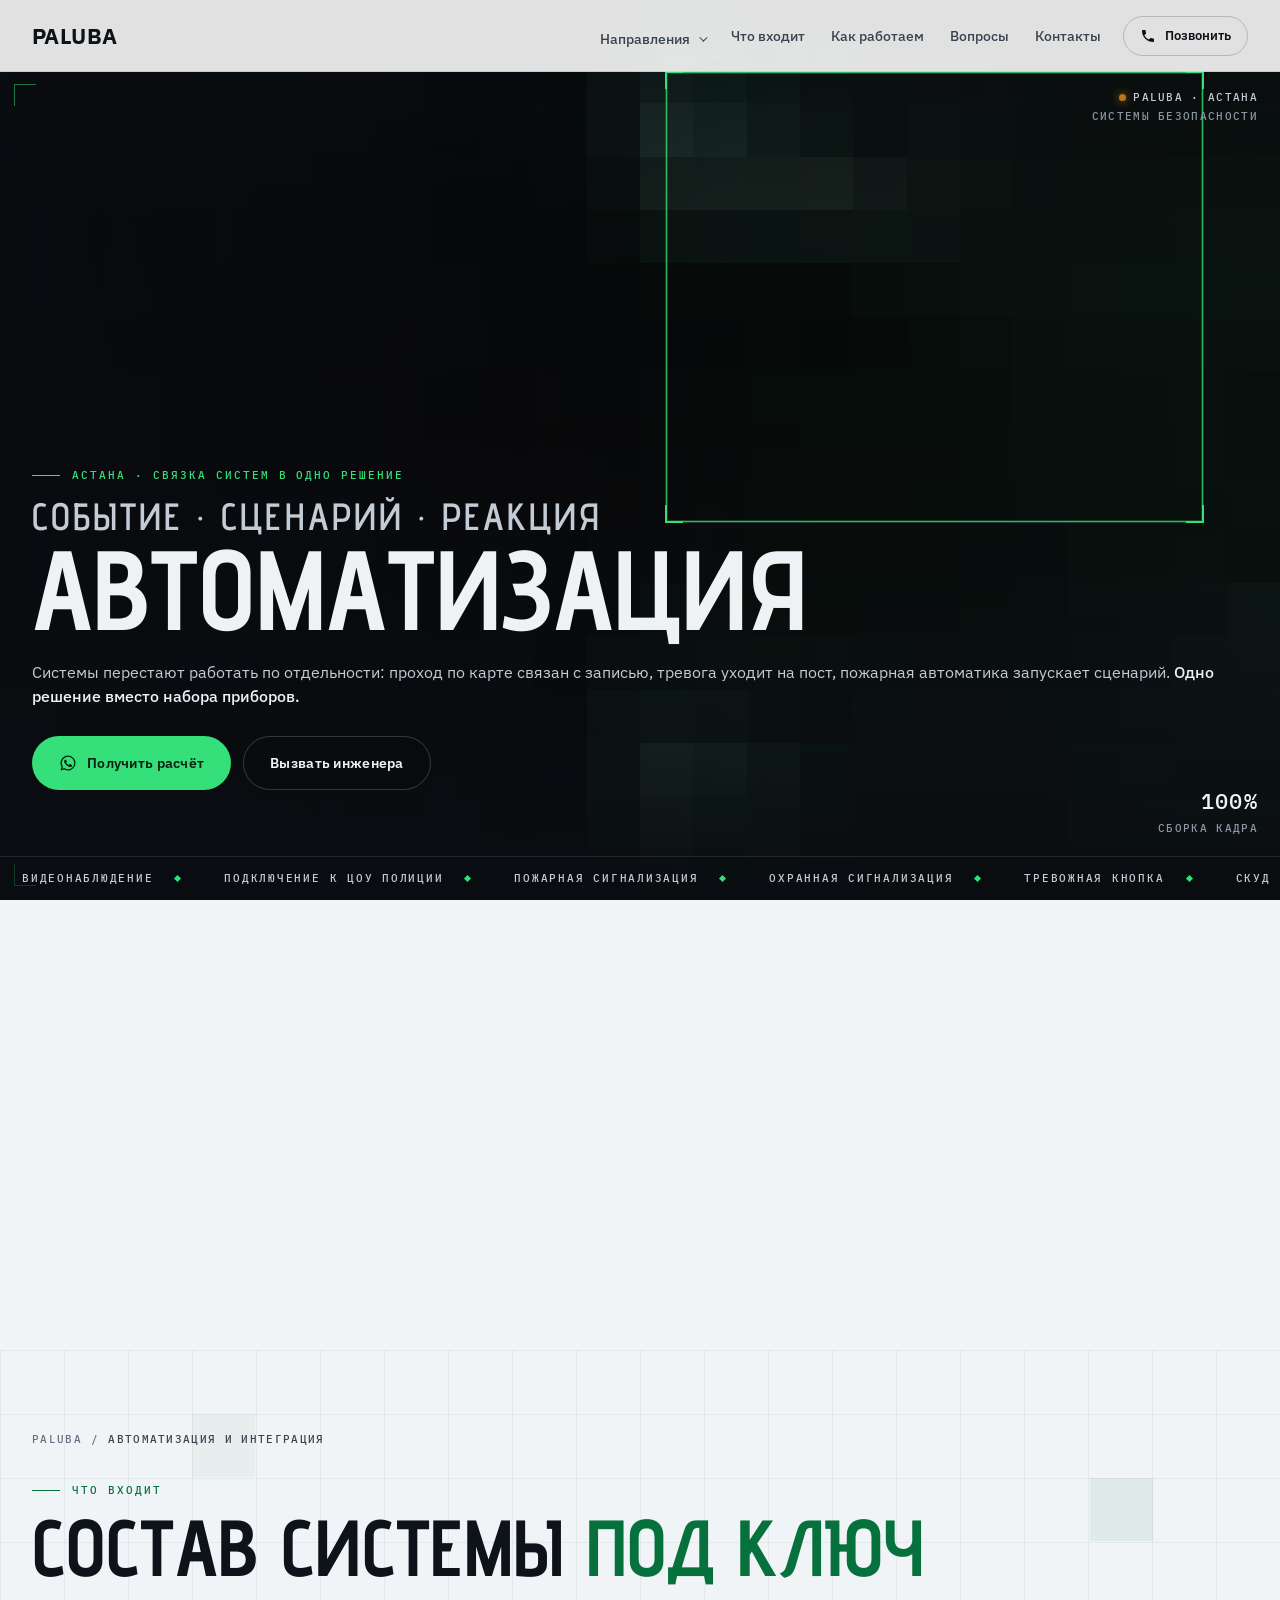
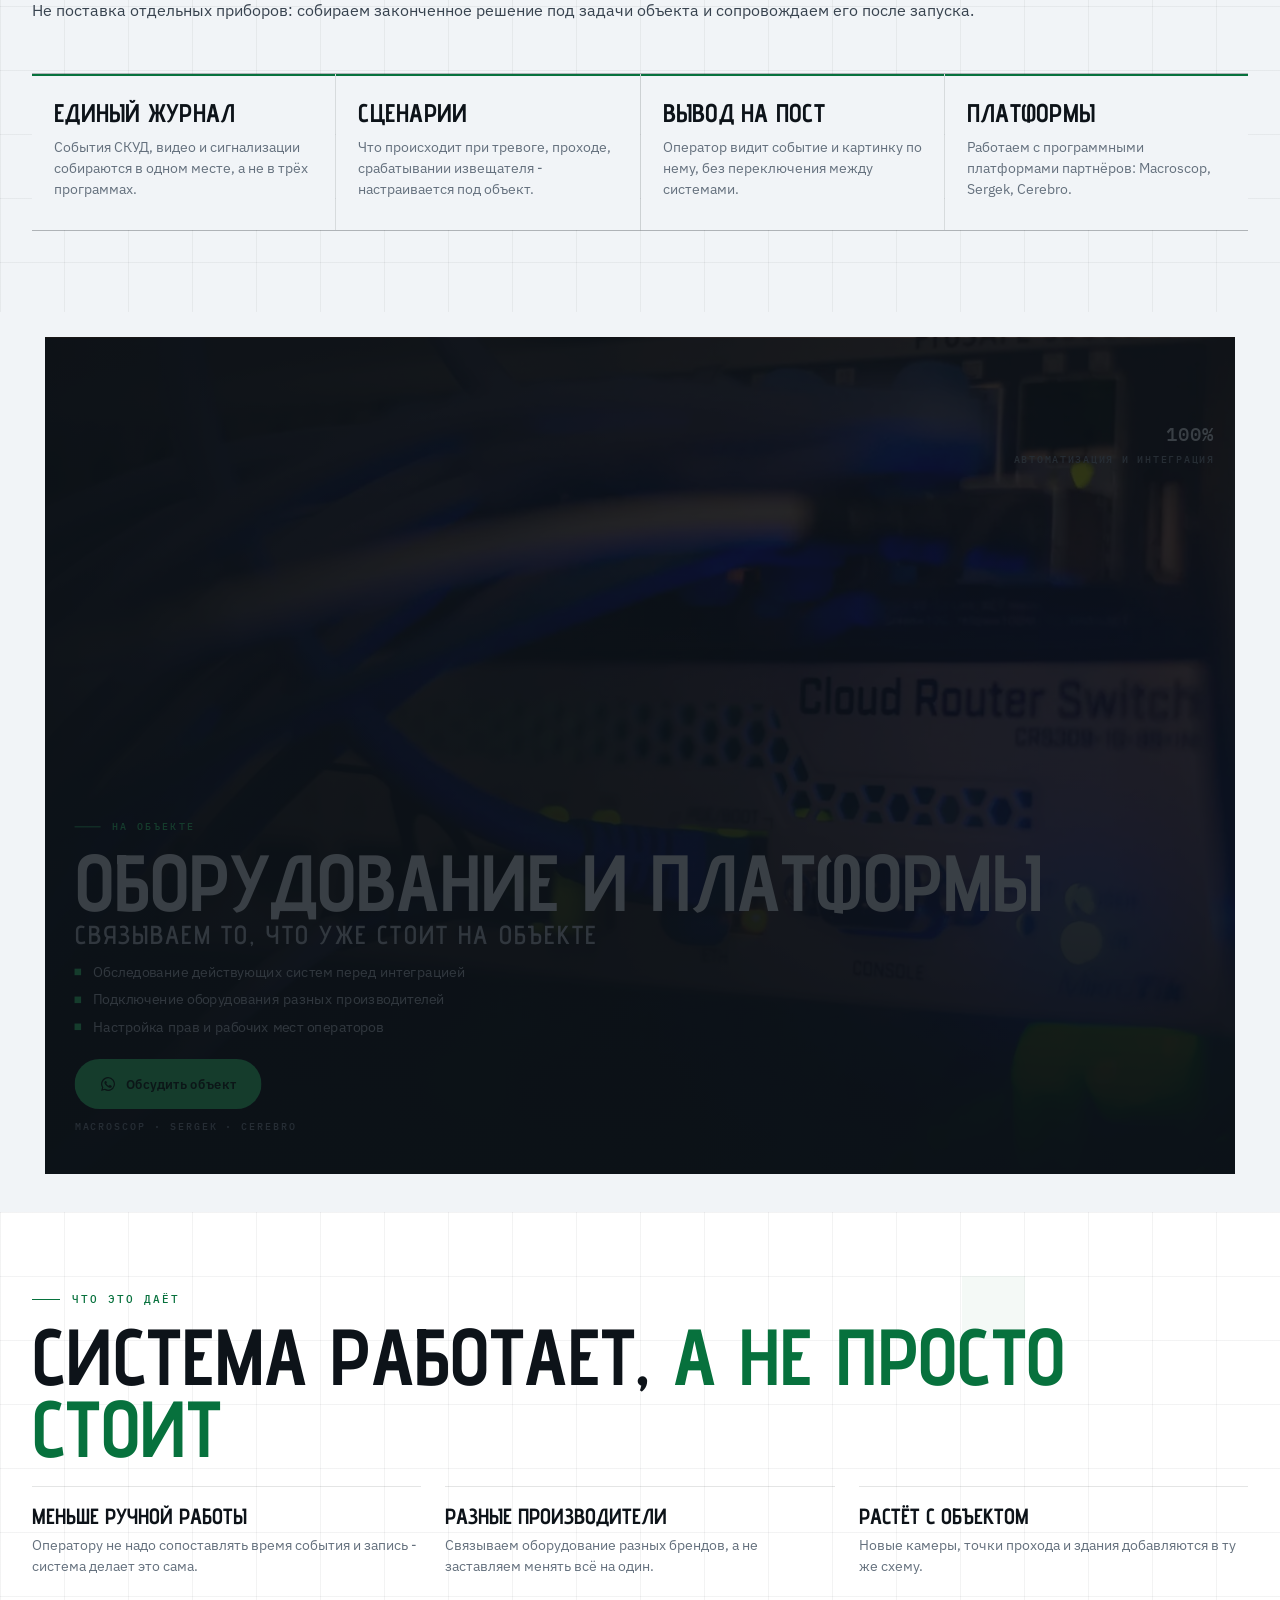
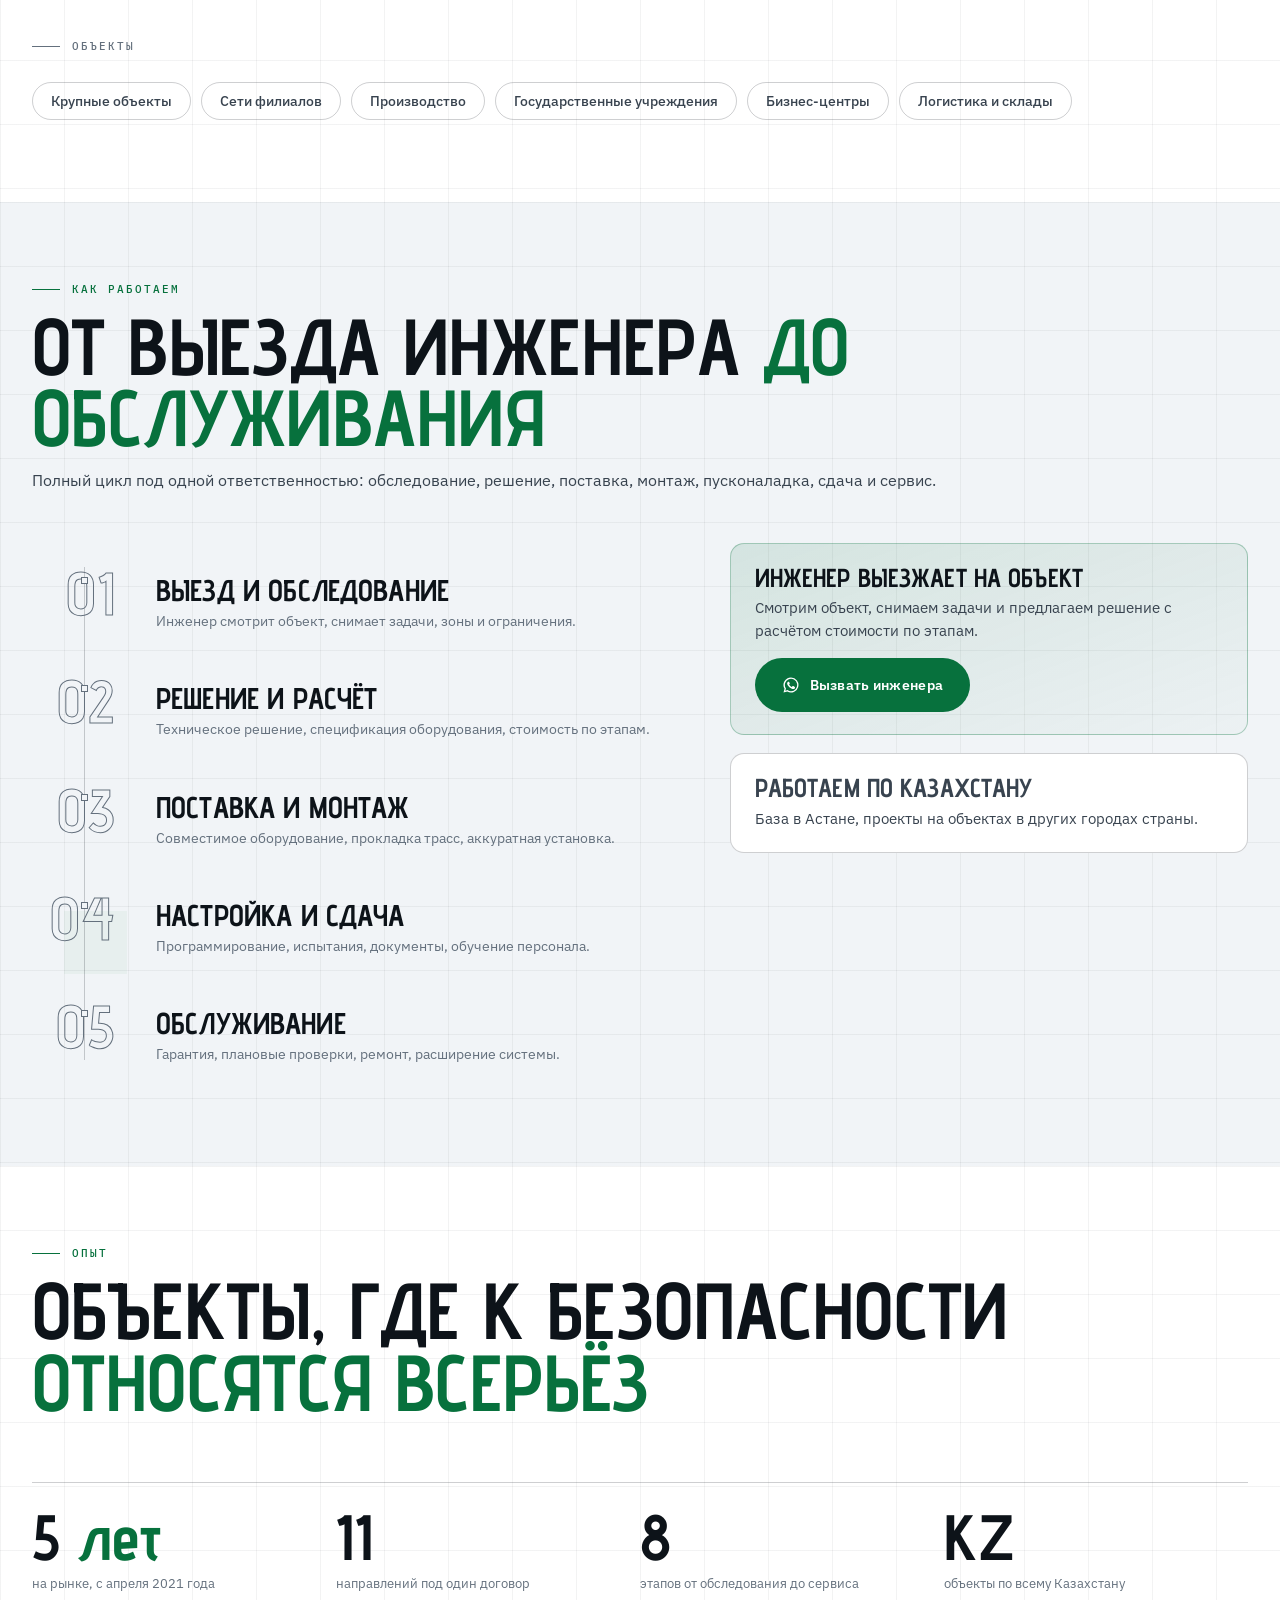
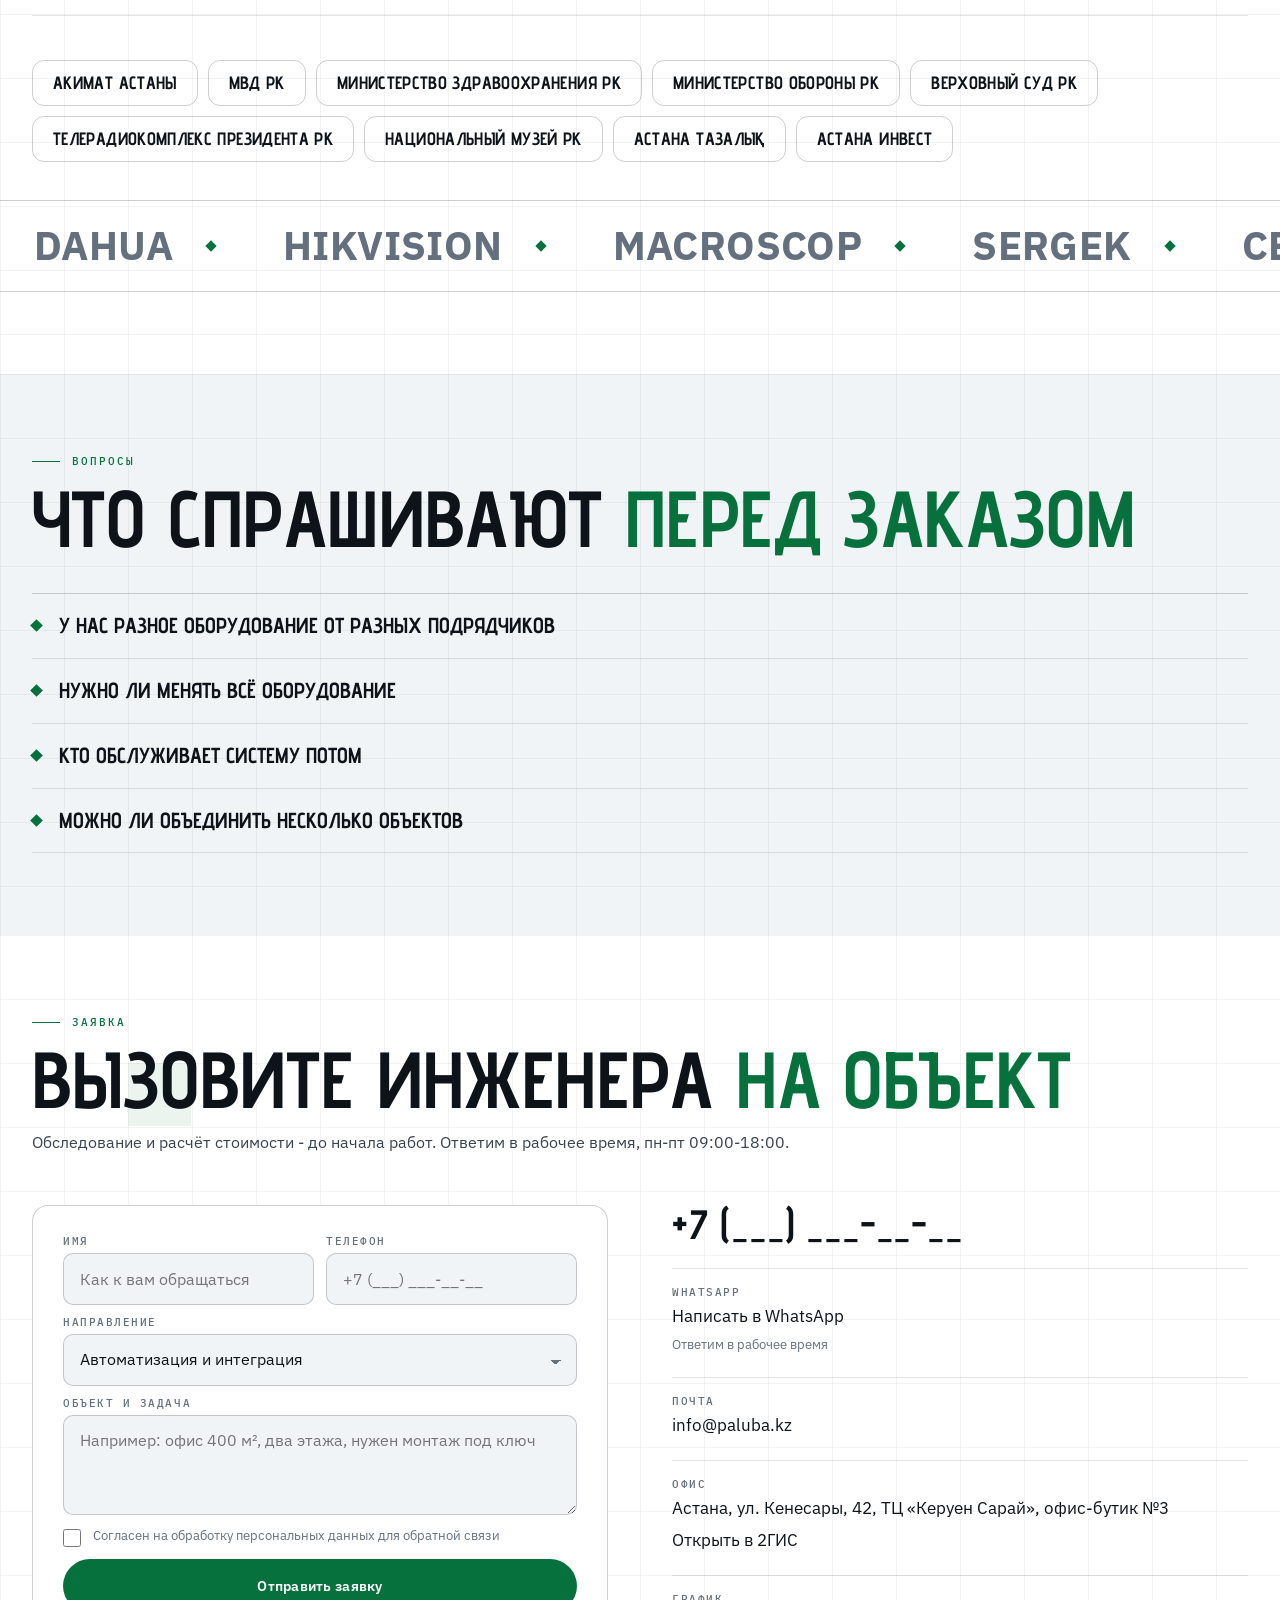
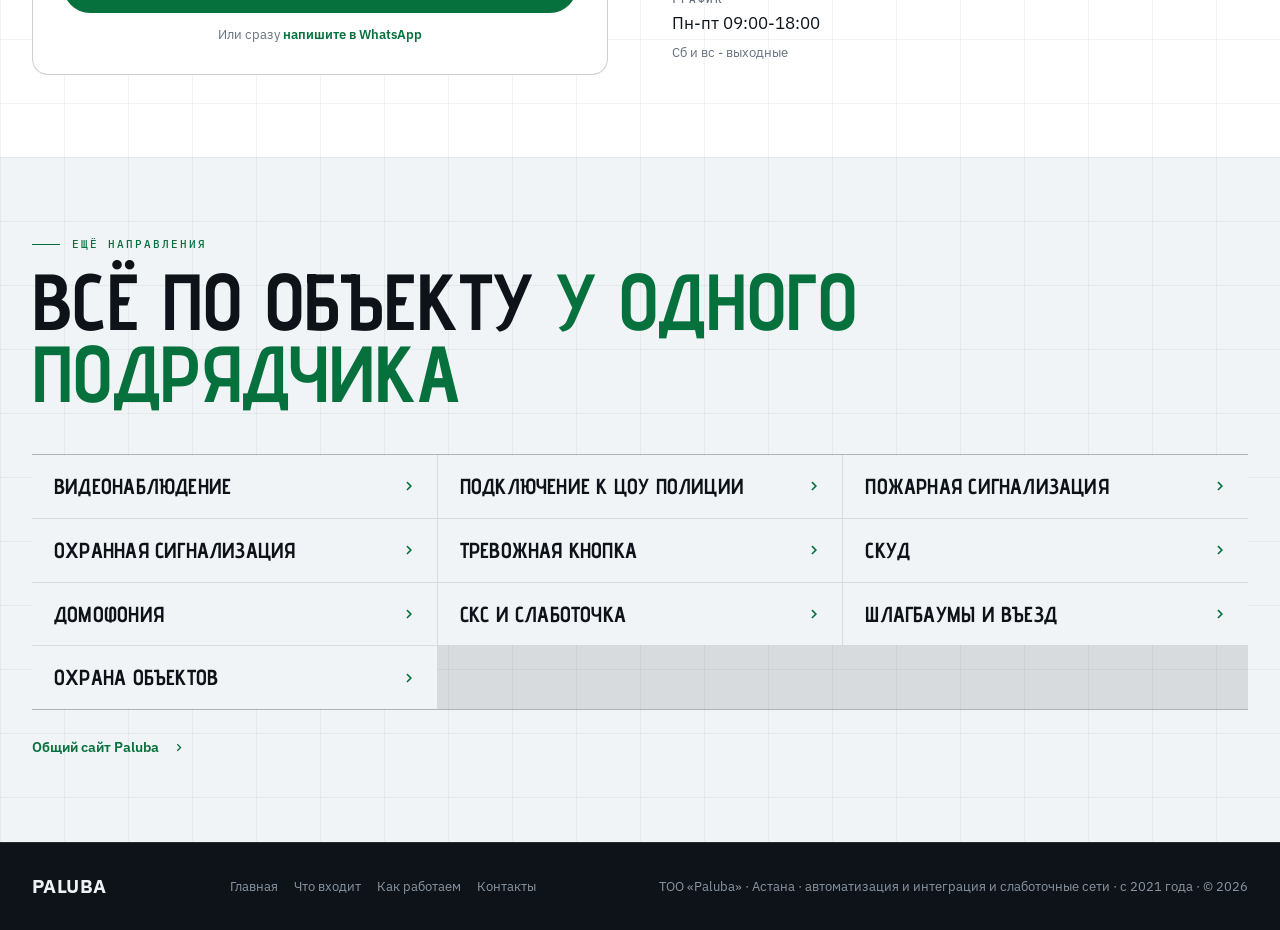
==== avtomatizaciya/index.html @ 79ee04c9 "Ребрендинг: Profit-Up переименован в Paluba Название, домен и почта заменены на всех 12 страницах, в" ====
<!DOCTYPE html>
<html lang="ru">
<head>
<meta charset="utf-8">
<meta name="viewport" content="width=device-width, initial-scale=1, viewport-fit=cover">
<title>Автоматизация и интеграция систем безопасности в Астане - Paluba</title>
<meta name="description" content="Интеграция систем безопасности в Астане: связка СКУД, видеонаблюдения, охранной и пожарной сигнализации в одно решение. Сценарии, единый журнал событий, вывод на пост охраны. Paluba, с 2021 года.">
<meta name="theme-color" content="#F1F4F7">
<link rel="canonical" href="https://paluba.kz/avtomatizaciya/">
<meta property="og:type" content="website">
<meta property="og:locale" content="ru_RU">
<meta property="og:site_name" content="Paluba">
<meta property="og:url" content="https://paluba.kz/avtomatizaciya/">
<meta property="og:title" content="Автоматизация и интеграция в Астане под ключ - Paluba">
<meta property="og:description" content="Интеграция систем безопасности в Астане: связка СКУД, видеонаблюдения, охранной и пожарной сигнализации в одно решение. Сценарии, единый журнал событий, вывод на пост охраны. Paluba, с 2021 года.">
<meta property="og:image" content="https://paluba.kz/assets/lp/avtomatizaciya-og.jpg">
<meta property="og:image:width" content="1200">
<meta property="og:image:height" content="630">
<meta name="twitter:card" content="summary_large_image">
<link rel="icon" href="../favicon.ico?v=20260912-1" sizes="any">
<link rel="icon" type="image/png" sizes="32x32" href="../assets/icon2-32.png">
<link rel="icon" type="image/png" sizes="16x16" href="../assets/icon2-16.png">
<link rel="apple-touch-icon" sizes="180x180" href="../assets/icon2-180.png">
<link rel="preconnect" href="https://fonts.googleapis.com">
<link rel="preconnect" href="https://fonts.gstatic.com" crossorigin>
<link href="https://fonts.googleapis.com/css2?family=Advent+Pro:wght@600;700&family=IBM+Plex+Sans:wght@400;500;600&family=IBM+Plex+Mono:wght@400;500&display=swap" rel="stylesheet">
<link rel="preload" as="image" href="../assets/lp/avtomatizaciya-hero.webp" media="(min-width:761px)" fetchpriority="high">
<link rel="preload" as="image" href="../assets/lp/avtomatizaciya-hero-m.webp" media="(max-width:760px)" fetchpriority="high">
<link rel="stylesheet" href="../styles.css?v=20260912-1">
<script type="application/ld+json">
{"@context":"https://schema.org","@graph":[
{"@type":"Service","name":"Автоматизация и интеграция","serviceType":"Автоматизация и интеграция","url":"https://paluba.kz/avtomatizaciya/",
 "description":"Интеграция систем безопасности в Астане: связка СКУД, видеонаблюдения, охранной и пожарной сигнализации в одно решение. Сценарии, единый журнал событий, вывод на пост охраны. Paluba, с 2021 года.",
 "areaServed":{"@type":"City","name":"Астана"},
 "provider":{"@type":"LocalBusiness","name":"ТОО Paluba","url":"https://paluba.kz/","email":"info@paluba.kz",
   "address":{"@type":"PostalAddress","streetAddress":"ул. Кенесары, 42, ТЦ Керуен Сарай, офис-бутик 3","addressLocality":"Астана","addressCountry":"KZ"},
   "openingHoursSpecification":{"@type":"OpeningHoursSpecification","dayOfWeek":["Monday","Tuesday","Wednesday","Thursday","Friday"],"opens":"09:00","closes":"18:00"}}},
{"@type":"BreadcrumbList","itemListElement":[
 {"@type":"ListItem","position":1,"name":"Главная","item":"https://paluba.kz/"},
 {"@type":"ListItem","position":2,"name":"Автоматизация и интеграция","item":"https://paluba.kz/avtomatizaciya/"}]},
{"@type":"FAQPage","mainEntity":[{"@type":"Question","name":"У нас разное оборудование от разных подрядчиков","acceptedAnswer":{"@type":"Answer","text":"Это обычная ситуация. Обследуем, что стоит, и показываем, что связывается напрямую, а что через платформу или замену узла."}},{"@type":"Question","name":"Нужно ли менять всё оборудование","acceptedAnswer":{"@type":"Answer","text":"Как правило, нет. Стараемся сохранить работающее и заменить только то, что мешает интеграции."}},{"@type":"Question","name":"Кто обслуживает систему потом","acceptedAnswer":{"@type":"Answer","text":"Мы: обслуживание, ремонт и модернизация входят в наш цикл работ."}},{"@type":"Question","name":"Можно ли объединить несколько объектов","acceptedAnswer":{"@type":"Answer","text":"Да, филиалы и площадки сводятся в одну систему с общим журналом и правами доступа."}}]}
]}
</script>
</head>
<body>

<header class="hdr" id="hdr">
  <div class="hdr-in">
    <a class="brand" href="../" aria-label="Paluba, на главную">Paluba</a>
    <nav class="nav" aria-label="Разделы сайта">
      <div class="drop">
        <button type="button" class="drop-b" aria-expanded="false">Направления<i></i></button>
        <div class="drop-m"><a href="../videonablyudenie/">Видеонаблюдение</a><a href="../podklyuchenie-k-cou/">Подключение к ЦОУ полиции</a><a href="../pozharnaya-signalizaciya/">Пожарная сигнализация</a><a href="../ohrannaya-signalizaciya/">Охранная сигнализация</a><a href="../trevozhnaya-knopka/">Тревожная кнопка</a><a href="../skud/">СКУД</a><a href="../domofoniya/">Домофония</a><a href="../sks-slabotochnye-seti/">СКС и слаботочка</a><a href="../avtomatizaciya/">Автоматизация и интеграция</a><a href="../shlagbaumy/">Шлагбаумы и въезд</a><a href="../ohrana-obektov/">Охрана объектов</a><a href="../">Все услуги Paluba</a></div>
      </div>
      <a href="#sostav">Что входит</a>
      <a href="#cikl">Как работаем</a>
      <a href="#faq">Вопросы</a>
      <a href="#kontakty">Контакты</a>
    </nav>
    <div class="hdr-right">
      <a class="call" href="tel:+7XXXXXXXXXX" aria-label="Позвонить"><svg viewBox="0 0 24 24" aria-hidden="true"><path fill="currentColor" d="M6.6 10.8a15.1 15.1 0 0 0 6.6 6.6l2.2-2.2c.3-.3.7-.4 1-.2 1.1.4 2.3.6 3.6.6.6 0 1 .4 1 1V20c0 .6-.4 1-1 1A17 17 0 0 1 3 4c0-.6.4-1 1-1h3.5c.6 0 1 .4 1 1 0 1.3.2 2.5.6 3.6.1.3 0 .7-.2 1z"/></svg><span>Позвонить</span></a>
      <button class="burger" id="burger" type="button" aria-label="Меню" aria-expanded="false" aria-controls="mnav"><span></span></button>
    </div>
  </div>
  <nav class="mnav" id="mnav" aria-label="Мобильное меню">
    <a class="mn" href="#sostav">Что входит <small>Состав системы под ключ</small></a>
    <a class="mn" href="#cikl">Как работаем <small>От выезда инженера до обслуживания</small></a>
    <a class="mn" href="#kontakty">Контакты</a>
    <p class="mnav-t">Другие направления</p>
    <a class="mn" href="../videonablyudenie/">Видеонаблюдение</a><a class="mn" href="../podklyuchenie-k-cou/">Подключение к ЦОУ полиции</a><a class="mn" href="../pozharnaya-signalizaciya/">Пожарная сигнализация</a><a class="mn" href="../ohrannaya-signalizaciya/">Охранная сигнализация</a><a class="mn" href="../trevozhnaya-knopka/">Тревожная кнопка</a><a class="mn" href="../skud/">СКУД</a><a class="mn" href="../domofoniya/">Домофония</a><a class="mn" href="../sks-slabotochnye-seti/">СКС и слаботочка</a><a class="mn" href="../shlagbaumy/">Шлагбаумы и въезд</a><a class="mn" href="../ohrana-obektov/">Охрана объектов</a>
    <a class="mn" href="../">Все услуги <small>Общий сайт Paluba</small></a>
    <div class="mnav-ct">
      <a class="btn btn-sig wa" href="https://wa.me/7XXXXXXXXXX" data-wa="Здравствуйте! Интересует автоматизация и интеграция систем."><svg viewBox="0 0 24 24" aria-hidden="true"><path fill="currentColor" d="M12 2a10 10 0 0 0-8.6 15.1L2 22l5-1.3A10 10 0 1 0 12 2zm0 18.2a8.2 8.2 0 0 1-4.2-1.2l-.3-.2-3 .8.8-2.9-.2-.3A8.2 8.2 0 1 1 12 20.2zm4.5-6.1c-.2-.1-1.5-.7-1.7-.8-.2-.1-.4-.1-.6.1l-.8 1c-.1.2-.3.2-.5.1a6.7 6.7 0 0 1-3.3-2.9c-.3-.4.2-.4.7-1.3.1-.2 0-.3 0-.5l-.8-1.8c-.2-.5-.4-.4-.6-.4h-.5a1 1 0 0 0-.7.3 3 3 0 0 0-.9 2.2 5.2 5.2 0 0 0 1.1 2.7 11.9 11.9 0 0 0 4.5 4c.6.3 1.1.4 1.5.5.6.2 1.2.2 1.6.1.5-.1 1.5-.6 1.7-1.2.2-.6.2-1.1.1-1.2l-.5-.3z"/></svg>Написать в WhatsApp</a>
      <a class="btn btn-ghost" href="tel:+7XXXXXXXXXX">+7 (___) ___-__-__</a>
    </div>
  </nav>
</header>

<main>

<!-- ===== ГЕРОЙ ===== -->
<div class="pw pw-hero lp-hero" id="top">
  <section class="plate hero" id="hero" aria-label="Автоматизация и интеграция в Астане - Paluba">
    <div class="ph">
      <picture>
        <source media="(max-width:760px)" srcset="../assets/lp/avtomatizaciya-hero-m-lo.webp">
        <img class="lo" src="../assets/lp/avtomatizaciya-hero-lo.webp" alt="" width="40" height="23" aria-hidden="true">
      </picture>
      <picture>
        <source media="(max-width:760px)" srcset="../assets/lp/avtomatizaciya-hero-m.webp">
        <img class="sharp" src="../assets/lp/avtomatizaciya-hero.webp" alt="Серверная стойка с подсветкой и коммутационным оборудованием" width="1800" height="1013" fetchpriority="high" decoding="async">
      </picture>
      <div class="cells" data-cells></div>
      <div class="grad"></div>
    </div>
    <div class="hud">
      <i class="hcorn a"></i><i class="hcorn b"></i><i class="hcorn c"></i><i class="hcorn d"></i>
      <div class="track" style="--tld:52%;--ttd:8%;--trd:6%;--tbd:42%;--tlm:42%;--ttm:8%;--trm:4%;--tbm:55%"><i></i><i></i><i></i><i></i><b>Сценарий · интеграция</b></div>
      <div class="hud-tr"><span class="rec">Paluba · Астана</span><span class="sub">Системы безопасности</span></div>
      <div class="hud-br"><span class="pct" id="pct">000%</span><span class="sub">Сборка кадра</span></div>
    </div>
    <div class="hero-txt">
      <div class="wrap">
        <p class="kick">Астана · связка систем в одно решение</p>
        <h1 class="h1"><span class="a fit">Событие · сценарий · реакция</span><span class="b fit">Автоматизация</span></h1>
        <p class="lead">Системы перестают работать по отдельности: проход по карте связан с записью, тревога уходит на пост, пожарная автоматика запускает сценарий. <b>Одно решение вместо набора приборов.</b></p>
        <div class="btns">
          <a class="btn btn-sig wa" href="https://wa.me/7XXXXXXXXXX" data-wa="Здравствуйте! Интересует автоматизация и интеграция систем."><svg viewBox="0 0 24 24" aria-hidden="true"><path fill="currentColor" d="M12 2a10 10 0 0 0-8.6 15.1L2 22l5-1.3A10 10 0 1 0 12 2zm0 18.2a8.2 8.2 0 0 1-4.2-1.2l-.3-.2-3 .8.8-2.9-.2-.3A8.2 8.2 0 1 1 12 20.2zm4.5-6.1c-.2-.1-1.5-.7-1.7-.8-.2-.1-.4-.1-.6.1l-.8 1c-.1.2-.3.2-.5.1a6.7 6.7 0 0 1-3.3-2.9c-.3-.4.2-.4.7-1.3.1-.2 0-.3 0-.5l-.8-1.8c-.2-.5-.4-.4-.6-.4h-.5a1 1 0 0 0-.7.3 3 3 0 0 0-.9 2.2 5.2 5.2 0 0 0 1.1 2.7 11.9 11.9 0 0 0 4.5 4c.6.3 1.1.4 1.5.5.6.2 1.2.2 1.6.1.5-.1 1.5-.6 1.7-1.2.2-.6.2-1.1.1-1.2l-.5-.3z"/></svg>Получить расчёт</a>
          <a class="btn btn-ghost" href="#zayavka">Вызвать инженера</a>
        </div>
      </div>
    </div>
    <div class="ticker" aria-hidden="true"><div class="tk" id="tk1" data-items="Видеонаблюдение|Подключение к ЦОУ полиции|Пожарная сигнализация|Охранная сигнализация|Тревожная кнопка|СКУД|Домофония|СКС и слаботочка|Автоматизация и интеграция|Шлагбаумы и въезд|Охрана объектов"></div></div>
  </section>
</div>

<!-- ===== ЧТО ВХОДИТ ===== -->
<section class="sec" id="sostav" aria-labelledby="h-sos">
  <i class="lit dsk" style="left:calc(var(--cs)*3);top:calc(var(--cs)*1);--dl:-1s" aria-hidden="true"></i>
  <i class="lit h" style="right:calc(var(--cs)*2 - 1px);top:calc(var(--cs)*2);--dl:-3s" aria-hidden="true"></i>
  <div class="wrap">
    <nav class="crumbs rv" aria-label="Хлебные крошки"><a href="../">Paluba</a><span>/</span><b>Автоматизация и интеграция</b></nav>
    <div class="head rv">
      <p class="kick">Что входит</p>
      <h2 id="h-sos">Состав системы <em>под ключ</em></h2>
      <p class="lead">Не поставка отдельных приборов: собираем законченное решение под задачи объекта и сопровождаем его после запуска.</p>
    </div>
    <div class="feats"><article class="feat rv"><b>Единый журнал</b><p>События СКУД, видео и сигнализации собираются в одном месте, а не в трёх программах.</p></article><article class="feat rv"><b>Сценарии</b><p>Что происходит при тревоге, проходе, срабатывании извещателя - настраивается под объект.</p></article><article class="feat rv"><b>Вывод на пост</b><p>Оператор видит событие и картинку по нему, без переключения между системами.</p></article><article class="feat rv"><b>Платформы</b><p>Работаем с программными платформами партнёров: Macroscop, Sergek, Cerebro.</p></article></div>
  </div>
</section>

<!-- ===== ФОТО-ПЛИТА ===== -->
<div class="pw" id="obekty">
  <section class="plate pp" aria-labelledby="h-obj">
    <div class="ph">
      <img class="lo" src="../assets/lp/avtomatizaciya-p-lo.webp" alt="" width="32" height="21" aria-hidden="true">
      <img class="sharp" src="../assets/lp/avtomatizaciya-p.webp" alt="Коммутационное оборудование и кабели в стойке" width="1400" height="933" loading="lazy" decoding="async">
      <div class="cells" data-cells></div>
      <div class="grad"></div>
    </div>
    <div class="st"><span class="n" data-pct>000%</span><span class="sub">Автоматизация и интеграция</span></div>
    <div class="txt">
      <div class="wrap">
        <p class="kick">На объекте</p>
        <h2 id="h-obj"><span class="a fit">Оборудование и платформы</span><span class="b fit">Связываем то, что уже стоит на объекте</span></h2>
        <ul class="pts"><li>Обследование действующих систем перед интеграцией</li><li>Подключение оборудования разных производителей</li><li>Настройка прав и рабочих мест операторов</li></ul>
        <div class="btns"><a class="btn btn-sig wa" href="https://wa.me/7XXXXXXXXXX" data-wa="Здравствуйте! Интересует автоматизация и интеграция систем."><svg viewBox="0 0 24 24" aria-hidden="true"><path fill="currentColor" d="M12 2a10 10 0 0 0-8.6 15.1L2 22l5-1.3A10 10 0 1 0 12 2zm0 18.2a8.2 8.2 0 0 1-4.2-1.2l-.3-.2-3 .8.8-2.9-.2-.3A8.2 8.2 0 1 1 12 20.2zm4.5-6.1c-.2-.1-1.5-.7-1.7-.8-.2-.1-.4-.1-.6.1l-.8 1c-.1.2-.3.2-.5.1a6.7 6.7 0 0 1-3.3-2.9c-.3-.4.2-.4.7-1.3.1-.2 0-.3 0-.5l-.8-1.8c-.2-.5-.4-.4-.6-.4h-.5a1 1 0 0 0-.7.3 3 3 0 0 0-.9 2.2 5.2 5.2 0 0 0 1.1 2.7 11.9 11.9 0 0 0 4.5 4c.6.3 1.1.4 1.5.5.6.2 1.2.2 1.6.1.5-.1 1.5-.6 1.7-1.2.2-.6.2-1.1.1-1.2l-.5-.3z"/></svg>Обсудить объект</a></div>
        <p class="brands">Macroscop · Sergek · Cerebro</p>
      </div>
    </div>
  </section>
</div>

<!-- ===== ЧТО ЭТО ДАЁТ + ОБЪЕКТЫ ===== -->
<section class="sec alt" id="pochemu" aria-labelledby="h-poch">
  <i class="lit dsk" style="right:calc(var(--cs)*4 - 1px);top:calc(var(--cs)*1);--dl:-2s" aria-hidden="true"></i>
  <div class="wrap">
    <div class="head rv">
      <p class="kick">Что это даёт</p>
      <h2 id="h-poch">Система работает, <em>а не просто стоит</em></h2>
    </div>
    <div class="pt-note rv"><div><b>Меньше ручной работы</b><p>Оператору не надо сопоставлять время события и запись - система делает это сама.</p></div><div><b>Разные производители</b><p>Связываем оборудование разных брендов, а не заставляем менять всё на один.</p></div><div><b>Растёт с объектом</b><p>Новые камеры, точки прохода и здания добавляются в ту же схему.</p></div></div>
    <div class="head rv" style="margin-top:clamp(40px,5vw,72px)">
      <p class="kick mute">Объекты</p>
    </div>
    <ul class="chips rv"><li>Крупные объекты</li><li>Сети филиалов</li><li>Производство</li><li>Государственные учреждения</li><li>Бизнес-центры</li><li>Логистика и склады</li></ul>
  </div>
</section>

<!-- ===== КАК РАБОТАЕМ ===== -->
<section class="sec" id="cikl" aria-labelledby="h-cikl">
  <i class="lit" style="left:calc(var(--cs)*1);bottom:calc(var(--cs)*3);--dl:-5s" aria-hidden="true"></i>
  <div class="wrap">
    <div class="head rv">
      <p class="kick">Как работаем</p>
      <h2 id="h-cikl">От выезда инженера <em>до обслуживания</em></h2>
      <p class="lead">Полный цикл под одной ответственностью: обследование, решение, поставка, монтаж, пусконаладка, сдача и сервис.</p>
    </div>
    <div class="cyc">
      <ol class="steps" id="steps"><li class="step"><span class="num">01</span><i class="dot"></i><div><h3>Выезд и обследование</h3><p>Инженер смотрит объект, снимает задачи, зоны и ограничения.</p></div></li><li class="step"><span class="num">02</span><i class="dot"></i><div><h3>Решение и расчёт</h3><p>Техническое решение, спецификация оборудования, стоимость по этапам.</p></div></li><li class="step"><span class="num">03</span><i class="dot"></i><div><h3>Поставка и монтаж</h3><p>Совместимое оборудование, прокладка трасс, аккуратная установка.</p></div></li><li class="step"><span class="num">04</span><i class="dot"></i><div><h3>Настройка и сдача</h3><p>Программирование, испытания, документы, обучение персонала.</p></div></li><li class="step"><span class="num">05</span><i class="dot"></i><div><h3>Обслуживание</h3><p>Гарантия, плановые проверки, ремонт, расширение системы.</p></div></li></ol>
      <div class="cyc-side">
        <div class="note">
          <h3>Инженер выезжает на объект</h3>
          <p>Смотрим объект, снимаем задачи и предлагаем решение с расчётом стоимости по этапам.</p>
          <a class="btn btn-sig wa" href="https://wa.me/7XXXXXXXXXX" data-wa="Здравствуйте! Интересует автоматизация и интеграция систем."><svg viewBox="0 0 24 24" aria-hidden="true"><path fill="currentColor" d="M12 2a10 10 0 0 0-8.6 15.1L2 22l5-1.3A10 10 0 1 0 12 2zm0 18.2a8.2 8.2 0 0 1-4.2-1.2l-.3-.2-3 .8.8-2.9-.2-.3A8.2 8.2 0 1 1 12 20.2zm4.5-6.1c-.2-.1-1.5-.7-1.7-.8-.2-.1-.4-.1-.6.1l-.8 1c-.1.2-.3.2-.5.1a6.7 6.7 0 0 1-3.3-2.9c-.3-.4.2-.4.7-1.3.1-.2 0-.3 0-.5l-.8-1.8c-.2-.5-.4-.4-.6-.4h-.5a1 1 0 0 0-.7.3 3 3 0 0 0-.9 2.2 5.2 5.2 0 0 0 1.1 2.7 11.9 11.9 0 0 0 4.5 4c.6.3 1.1.4 1.5.5.6.2 1.2.2 1.6.1.5-.1 1.5-.6 1.7-1.2.2-.6.2-1.1.1-1.2l-.5-.3z"/></svg>Вызвать инженера</a>
        </div>
        <div class="note dim">
          <h3>Работаем по Казахстану</h3>
          <p>База в Астане, проекты на объектах в других городах страны.</p>
        </div>
      </div>
    </div>
  </div>
</section>

<!-- ===== ДОВЕРИЕ ===== -->
<section class="sec alt" id="doverie" aria-labelledby="h-dov">
  <div class="wrap">
    <div class="head rv">
      <p class="kick">Опыт</p>
      <h2 id="h-dov">Объекты, где к безопасности <em>относятся всерьёз</em></h2>
    </div>
    <div class="nums rv">
      <div class="num-c"><b>5<em> лет</em></b><span>на рынке, с апреля 2021 года</span></div>
      <div class="num-c"><b>11</b><span>направлений под один договор</span></div>
      <div class="num-c"><b>8</b><span>этапов от обследования до сервиса</span></div>
      <div class="num-c"><b>KZ</b><span>объекты по всему Казахстану</span></div>
    </div>
    <ul class="chips lg rv">
      <li>Акимат Астаны</li><li>МВД РК</li><li>Министерство здравоохранения РК</li>
      <li>Министерство обороны РК</li><li>Верховный Суд РК</li><li>Телерадиокомплекс Президента РК</li>
      <li>Национальный музей РК</li><li>Астана Тазалық</li><li>Астана Инвест</li>
    </ul>
  </div>
  <div class="pt-row dim" aria-label="Оборудование и платформы">
    <div class="tk" data-items="Dahua|Hikvision|Macroscop|Sergek|Cerebro|Отан Мектеп" data-speed="42"></div>
  </div>
</section>

<!-- ===== FAQ ===== -->
<section class="sec" id="faq" aria-labelledby="h-faq">
  <div class="wrap">
    <div class="head rv">
      <p class="kick">Вопросы</p>
      <h2 id="h-faq">Что спрашивают <em>перед заказом</em></h2>
    </div>
    <div class="faq rv"><details><summary><span>У нас разное оборудование от разных подрядчиков</span></summary><div class="ans">Это обычная ситуация. Обследуем, что стоит, и показываем, что связывается напрямую, а что через платформу или замену узла.</div></details><details><summary><span>Нужно ли менять всё оборудование</span></summary><div class="ans">Как правило, нет. Стараемся сохранить работающее и заменить только то, что мешает интеграции.</div></details><details><summary><span>Кто обслуживает систему потом</span></summary><div class="ans">Мы: обслуживание, ремонт и модернизация входят в наш цикл работ.</div></details><details><summary><span>Можно ли объединить несколько объектов</span></summary><div class="ans">Да, филиалы и площадки сводятся в одну систему с общим журналом и правами доступа.</div></details></div>
  </div>
</section>

<!-- ===== ЗАЯВКА ===== -->
<section class="sec alt" id="kontakty" aria-labelledby="h-kt">
  <i class="lit h" style="left:calc(var(--cs)*2);top:calc(var(--cs)*2);--dl:-2.5s" aria-hidden="true"></i>
  <div class="wrap">
    <div class="head rv">
      <p class="kick">Заявка</p>
      <h2 id="h-kt">Вызовите инженера <em>на объект</em></h2>
      <p class="lead">Обследование и расчёт стоимости - до начала работ. Ответим в рабочее время, пн-пт 09:00-18:00.</p>
    </div>
    <div class="kt">
      <form class="form rv" id="zayavka" novalidate>
        <div class="fld"><label for="f-name">Имя</label><input id="f-name" name="name" type="text" autocomplete="name" placeholder="Как к вам обращаться" required></div>
        <div class="fld"><label for="f-phone">Телефон</label><input id="f-phone" name="phone" type="tel" autocomplete="tel" inputmode="tel" placeholder="+7 (___) ___-__-__" required></div>
        <div class="fld full"><label for="f-sys">Направление</label>
          <select id="f-sys" name="sys"><option>Видеонаблюдение</option><option>Подключение к ЦОУ полиции</option><option>Пожарная сигнализация</option><option>Охранная сигнализация</option><option>Тревожная сигнализация</option><option>СКУД</option><option>Домофония</option><option>СКС и слаботочные сети</option><option selected>Автоматизация и интеграция</option><option>Шлагбаумы и въезд</option><option>Охрана объектов</option></select>
        </div>
        <div class="fld full"><label for="f-msg">Объект и задача</label><textarea id="f-msg" name="msg" placeholder="Например: офис 400 м², два этажа, нужен монтаж под ключ"></textarea></div>
        <div class="hp" aria-hidden="true"><label for="f-company">Компания</label><input id="f-company" name="company" type="text" tabindex="-1" autocomplete="off"></div>
        <input type="hidden" name="t0" id="f-t0" value="">
        <label class="chk full"><input type="checkbox" name="agree" id="f-agree" required> Согласен на обработку персональных данных для обратной связи</label>
        <p class="fm-msg err full" id="fm-err" hidden>Проверьте имя, телефон и согласие на обработку данных.</p>
        <p class="fm-msg ok full" id="fm-ok" hidden>Спасибо! Заявка сформирована - откроется WhatsApp с готовым текстом. Если окно не открылось, напишите нам напрямую.</p>
        <div class="full"><button class="btn btn-sig" type="submit">Отправить заявку</button></div>
        <p class="alt-wa full">Или сразу <a class="wa" href="https://wa.me/7XXXXXXXXXX" data-wa="Здравствуйте! Интересует автоматизация и интеграция систем.">напишите в WhatsApp</a></p>
      </form>
      <div class="ct rv">
        <a class="big" href="tel:+7XXXXXXXXXX">+7 (___) ___-__-__</a>
        <div class="row"><span>WhatsApp</span><a class="wa" href="https://wa.me/7XXXXXXXXXX" data-wa="Здравствуйте! Интересует автоматизация и интеграция систем.">Написать в WhatsApp</a><small>Ответим в рабочее время</small></div>
        <div class="row"><span>Почта</span><a href="mailto:info@paluba.kz">info@paluba.kz</a></div>
        <div class="row"><span>Офис</span><p>Астана, ул. Кенесары, 42, ТЦ «Керуен Сарай», офис-бутик №3</p><a href="https://go.2gis.com/rPcck" target="_blank" rel="noopener">Открыть в 2ГИС</a></div>
        <div class="row"><span>График</span><p>Пн-пт 09:00-18:00</p><small>Сб и вс - выходные</small></div>
      </div>
    </div>
  </div>
</section>

<!-- ===== ДРУГИЕ НАПРАВЛЕНИЯ ===== -->
<section class="sec" id="drugie" aria-labelledby="h-dr">
  <div class="wrap">
    <div class="head rv">
      <p class="kick">Ещё направления</p>
      <h2 id="h-dr">Всё по объекту <em>у одного подрядчика</em></h2>
    </div>
    <div class="svc"><a class="svc-i rv" href="../videonablyudenie/"><span>Видеонаблюдение</span><svg viewBox="0 0 24 24" aria-hidden="true"><path fill="currentColor" d="M5 12h12l-4.5-4.5L14 6l6 6-6 6-1.5-1.5L17 12H5z"/></svg></a><a class="svc-i rv" href="../podklyuchenie-k-cou/"><span>Подключение к ЦОУ полиции</span><svg viewBox="0 0 24 24" aria-hidden="true"><path fill="currentColor" d="M5 12h12l-4.5-4.5L14 6l6 6-6 6-1.5-1.5L17 12H5z"/></svg></a><a class="svc-i rv" href="../pozharnaya-signalizaciya/"><span>Пожарная сигнализация</span><svg viewBox="0 0 24 24" aria-hidden="true"><path fill="currentColor" d="M5 12h12l-4.5-4.5L14 6l6 6-6 6-1.5-1.5L17 12H5z"/></svg></a><a class="svc-i rv" href="../ohrannaya-signalizaciya/"><span>Охранная сигнализация</span><svg viewBox="0 0 24 24" aria-hidden="true"><path fill="currentColor" d="M5 12h12l-4.5-4.5L14 6l6 6-6 6-1.5-1.5L17 12H5z"/></svg></a><a class="svc-i rv" href="../trevozhnaya-knopka/"><span>Тревожная кнопка</span><svg viewBox="0 0 24 24" aria-hidden="true"><path fill="currentColor" d="M5 12h12l-4.5-4.5L14 6l6 6-6 6-1.5-1.5L17 12H5z"/></svg></a><a class="svc-i rv" href="../skud/"><span>СКУД</span><svg viewBox="0 0 24 24" aria-hidden="true"><path fill="currentColor" d="M5 12h12l-4.5-4.5L14 6l6 6-6 6-1.5-1.5L17 12H5z"/></svg></a><a class="svc-i rv" href="../domofoniya/"><span>Домофония</span><svg viewBox="0 0 24 24" aria-hidden="true"><path fill="currentColor" d="M5 12h12l-4.5-4.5L14 6l6 6-6 6-1.5-1.5L17 12H5z"/></svg></a><a class="svc-i rv" href="../sks-slabotochnye-seti/"><span>СКС и слаботочка</span><svg viewBox="0 0 24 24" aria-hidden="true"><path fill="currentColor" d="M5 12h12l-4.5-4.5L14 6l6 6-6 6-1.5-1.5L17 12H5z"/></svg></a><a class="svc-i rv" href="../shlagbaumy/"><span>Шлагбаумы и въезд</span><svg viewBox="0 0 24 24" aria-hidden="true"><path fill="currentColor" d="M5 12h12l-4.5-4.5L14 6l6 6-6 6-1.5-1.5L17 12H5z"/></svg></a><a class="svc-i rv" href="../ohrana-obektov/"><span>Охрана объектов</span><svg viewBox="0 0 24 24" aria-hidden="true"><path fill="currentColor" d="M5 12h12l-4.5-4.5L14 6l6 6-6 6-1.5-1.5L17 12H5z"/></svg></a></div>
    <p class="svc-all rv"><a href="../">Общий сайт Paluba <svg viewBox="0 0 24 24" aria-hidden="true"><path fill="currentColor" d="M5 12h12l-4.5-4.5L14 6l6 6-6 6-1.5-1.5L17 12H5z"/></svg></a></p>
  </div>
</section>

</main>

<footer class="ftr">
  <div class="wrap ftr-in">
    <a class="brand" href="../">Paluba</a>
    <nav aria-label="Футер">
      <a href="../">Главная</a>
      <a href="#sostav">Что входит</a>
      <a href="#cikl">Как работаем</a>
      <a href="#kontakty">Контакты</a>
    </nav>
    <p>ТОО «Paluba» · Астана · автоматизация и интеграция и слаботочные сети · с 2021 года · © 2026</p>
  </div>
</footer>

<div class="bar" id="bar" aria-label="Быстрая связь">
  <a href="tel:+7XXXXXXXXXX"><svg viewBox="0 0 24 24" aria-hidden="true"><path fill="currentColor" d="M6.6 10.8a15.1 15.1 0 0 0 6.6 6.6l2.2-2.2c.3-.3.7-.4 1-.2 1.1.4 2.3.6 3.6.6.6 0 1 .4 1 1V20c0 .6-.4 1-1 1A17 17 0 0 1 3 4c0-.6.4-1 1-1h3.5c.6 0 1 .4 1 1 0 1.3.2 2.5.6 3.6.1.3 0 .7-.2 1z"/></svg>Позвонить</a>
  <a class="w wa" href="https://wa.me/7XXXXXXXXXX" data-wa="Здравствуйте! Интересует автоматизация и интеграция систем."><svg viewBox="0 0 24 24" aria-hidden="true"><path fill="currentColor" d="M12 2a10 10 0 0 0-8.6 15.1L2 22l5-1.3A10 10 0 1 0 12 2zm0 18.2a8.2 8.2 0 0 1-4.2-1.2l-.3-.2-3 .8.8-2.9-.2-.3A8.2 8.2 0 1 1 12 20.2zm4.5-6.1c-.2-.1-1.5-.7-1.7-.8-.2-.1-.4-.1-.6.1l-.8 1c-.1.2-.3.2-.5.1a6.7 6.7 0 0 1-3.3-2.9c-.3-.4.2-.4.7-1.3.1-.2 0-.3 0-.5l-.8-1.8c-.2-.5-.4-.4-.6-.4h-.5a1 1 0 0 0-.7.3 3 3 0 0 0-.9 2.2 5.2 5.2 0 0 0 1.1 2.7 11.9 11.9 0 0 0 4.5 4c.6.3 1.1.4 1.5.5.6.2 1.2.2 1.6.1.5-.1 1.5-.6 1.7-1.2.2-.6.2-1.1.1-1.2l-.5-.3z"/></svg>WhatsApp</a>
</div>

<script src="../script.js?v=20260912-1" defer></script>
</body>
</html>
---- styles.css ----
/* ============================================================
   PALUBA - системы безопасности, Астана.
   Сигнатура: развёртка видеопотока - кадр собирается из ячеек сетки.
   Плиты: .pw (обёртка) > .plate (sticky); прогресс в --enter/--exit/--stay/--open,
   герою ещё --intro (интро 0..1). Дальше всё делает CSS через calc.
   ============================================================ */
:root{
  /* светлая гамма: --ink* это фоны, --paper/--steel* это текст */
  --ink:#F1F4F7; --ink2:#FFFFFF; --ink3:#E6EBF0;
  --line:rgba(13,19,25,.11); --line2:rgba(13,19,25,.20);
  --steel:#64707D; --steel2:#38434F; --paper:#0D1319;
  --sig:#07713D; --sig-rgb:7,113,61; --sig-h:#0A8F4E; --on-sig:#FFFFFF;
  --ghost-bg:transparent; --grid:rgba(13,19,25,.05);
  --dark:#0D1319; --dark2:#161C24; --amber:#B9781A;
  --fd:"Advent Pro","Segoe UI",sans-serif;
  --ft:"IBM Plex Sans","Segoe UI",sans-serif;
  --fm:"IBM Plex Mono",Consolas,monospace;
  --hh:64px; --cs:64px;
  --enter:0; --exit:0; --stay:0; --open:0; --intro:0;
}
@media(min-width:761px){:root{--hh:72px}}
/* Тёмный контекст: всё, что лежит поверх фотографии или на тёмной подложке,
   получает ночную палитру - HUD, текст героя и неоновый акцент сигнатуры. */
.plate,.ph,.im,.frame,.bar,.ftr,.dark{
  --ink:#0D1319; --ink2:#161C24; --ink3:#1D242D;
  --line:rgba(255,255,255,.10); --line2:rgba(255,255,255,.18);
  --steel:#8B96A3; --steel2:#C3CBD4; --paper:#EEF2F5;
  --sig:#35E07A; --sig-rgb:53,224,122; --sig-h:#5BEA95; --on-sig:#06220F;
  --ghost-bg:rgba(10,13,17,.28); --grid:rgba(255,255,255,.05)}
*{box-sizing:border-box}
html{scroll-behavior:smooth;-webkit-text-size-adjust:100%}
html.js{scroll-behavior:auto}
body{margin:0;background:var(--ink);color:var(--paper);font:400 15px/1.5 var(--ft);overflow-x:hidden}
@media(min-width:1024px){body{font-size:17px}}
img{display:block;max-width:100%}
a{color:inherit;text-decoration:none}
button{font:inherit;color:inherit}
h1,h2,h3{margin:0;font-family:var(--fd);font-weight:700;text-transform:uppercase;line-height:.9;letter-spacing:.005em}
p{margin:0}
ul,ol{margin:0;padding:0;list-style:none}
.wrap{width:min(1320px,100% - 40px);margin-inline:auto}
@media(min-width:761px){.wrap{width:min(1320px,100% - 64px)}}
.vh{position:absolute!important;width:1px;height:1px;overflow:hidden;clip:rect(0 0 0 0);white-space:nowrap}

/* ---------- кикер / кнопки ---------- */
.kick{display:flex;align-items:center;gap:12px;font:500 11px/1 var(--fm);letter-spacing:.18em;text-transform:uppercase;color:var(--sig)}
.kick::before{content:"";width:28px;height:1px;background:var(--sig);flex:0 0 auto}
.kick.mute{color:var(--steel)}.kick.mute::before{background:var(--steel)}
.btn{display:inline-flex;align-items:center;justify-content:center;gap:10px;height:54px;padding:0 26px;border-radius:999px;border:1px solid transparent;font:600 14px/1 var(--ft);letter-spacing:.02em;cursor:pointer;transition:transform .25s,background .25s,border-color .25s,color .25s;white-space:nowrap}
.btn svg{width:18px;height:18px;flex:0 0 auto}
.btn-sig{background:var(--sig);color:var(--on-sig)}
.btn-sig:hover{background:var(--sig-h);transform:translateY(-1px)}
.btn-ghost{border-color:var(--line2);color:var(--paper);background:var(--ghost-bg)}
.btn-ghost:hover{border-color:var(--sig);color:var(--sig)}
.btn-ink{background:var(--dark);color:#EEF2F5}
.btn-ink:hover{background:#1F2833}
.btns{display:flex;flex-wrap:wrap;gap:12px}
@media(max-width:480px){.btns .btn{flex:1 1 100%}}

/* ---------- шапка ---------- */
.hdr{position:fixed;inset:0 0 auto;height:var(--hh);z-index:50;background:rgba(255,255,255,.88);backdrop-filter:blur(10px);-webkit-backdrop-filter:blur(10px);border-bottom:1px solid var(--line)}
body.menu-open .hdr{backdrop-filter:none;-webkit-backdrop-filter:none;background:var(--ink2)}
.hdr-in{height:100%;width:min(1320px,100% - 40px);margin-inline:auto;display:flex;align-items:center;gap:22px}
@media(min-width:761px){.hdr-in{width:min(1320px,100% - 64px)}}
.brand{position:relative;z-index:60;display:flex;align-items:center;gap:10px;font:700 22px/1 var(--ft);letter-spacing:.02em;text-transform:uppercase;color:var(--paper);flex:0 0 auto}
.nav{display:flex;gap:26px;margin-left:auto;font:500 14px/1 var(--ft);color:var(--steel2)}
.nav a{position:relative;padding:6px 0;transition:color .2s}
.nav a::after{content:"";position:absolute;left:0;right:100%;bottom:0;height:1px;background:var(--sig);transition:right .3s}
.nav a:hover{color:var(--paper)}.nav a:hover::after{right:0}
.hdr-right{display:flex;align-items:center;gap:10px;flex:0 0 auto;position:relative;z-index:60}
.call{display:inline-flex;align-items:center;gap:9px;height:40px;padding:0 16px;border-radius:999px;border:1px solid var(--line2);font:600 13px/1 var(--ft);color:var(--paper);transition:border-color .2s,color .2s}
.call:hover{border-color:var(--sig);color:var(--sig)}
.call svg{width:16px;height:16px}
.call span{display:none}
@media(min-width:761px){.call span{display:inline}}
.burger{display:none;width:40px;height:40px;border:0;background:transparent;border-radius:10px;position:relative;cursor:pointer}
.burger span,.burger span::before,.burger span::after{position:absolute;left:10px;width:20px;height:2px;background:var(--paper);border-radius:2px;transition:transform .3s,top .3s,background .3s;content:""}
.burger span{top:19px}.burger span::before{top:-6px;left:0}.burger span::after{top:6px;left:0}
body.menu-open .burger span{background:transparent}
body.menu-open .burger span::before{transform:translateY(6px) rotate(45deg)}
body.menu-open .burger span::after{transform:translateY(-6px) rotate(-45deg)}
@media(max-width:1023px){.nav{display:none}.burger{display:block}.hdr-right{margin-left:auto}}
/* мобильное меню: съезд справа, фон всегда непрозрачный */
.mnav{position:fixed;inset:0;z-index:40;background:var(--ink2);padding:calc(var(--hh) + 28px) 20px 40px;transform:translateX(100%);visibility:hidden;transition:transform .4s cubic-bezier(.2,.7,.2,1),visibility 0s .4s;overflow-y:auto;
  background-image:linear-gradient(var(--grid) 1px,transparent 1px),linear-gradient(90deg,var(--grid) 1px,transparent 1px);background-size:var(--cs) var(--cs)}
body.menu-open .mnav{transform:none;visibility:visible;transition:transform .4s cubic-bezier(.2,.7,.2,1),visibility 0s}
body.menu-open{overflow:hidden}
.mnav a.mn{display:block;padding:14px 0;border-bottom:1px solid var(--line);font:700 30px/1 var(--fd);text-transform:uppercase;letter-spacing:.02em;color:var(--paper)}
.mnav a.mn small{display:block;margin-top:6px;font:400 12px/1 var(--fm);letter-spacing:.1em;color:var(--steel)}
.mnav .mnav-ct{margin-top:26px;display:grid;gap:10px}
@media(min-width:1024px){.mnav{display:none}}

/* ---------- плиты ---------- */
.pw{position:relative;height:100svh}
.pw-hero{height:145svh}
.plate{position:sticky;top:0;height:100svh;overflow:hidden;background:var(--dark);color:var(--paper);transform:scale(calc(1 - .07 * var(--exit)));transform-origin:50% 40%;border-radius:calc(28px * (1 - var(--enter))) calc(28px * (1 - var(--enter))) 0 0;isolation:isolate}
.plate::after{content:"";position:absolute;inset:0;background:var(--dark);opacity:calc(.8 * var(--exit));pointer-events:none;z-index:30}
.pw.gone .plate{visibility:hidden}
html.no-plate .plate{transform:none;border-radius:0}
html.no-plate .plate::after{display:none}
html.no-plate .pw{--enter:1;--open:1;--intro:1;--stay:0}

/* фото-слой: пиксельный кадр внизу, резкий сверху, поверх - ячейки */
.ph{position:absolute;inset:0;overflow:hidden}
.ph picture{display:block;width:100%;height:100%}
.ph img{position:absolute;inset:0;width:100%;height:100%;object-fit:cover}
.ph .lo{image-rendering:pixelated;filter:brightness(.7) saturate(.6)}
.cells{position:absolute;inset:0;display:grid;grid-template-columns:repeat(var(--cols),1fr);grid-template-rows:repeat(var(--rows),1fr);pointer-events:none;z-index:2}
.cell{position:relative;background:rgba(10,13,17,calc(.62 + .36 * var(--v)));box-shadow:inset 0 0 0 1px rgba(var(--sig-rgb),.14);
  opacity:clamp(0,(var(--d) + .18 - var(--p)) * 5.5,1)}
.cell::after{content:"";position:absolute;inset:0;background:rgba(var(--sig-rgb),.55);
  opacity:calc(clamp(0,(var(--p) - var(--d)) * 7,1) * clamp(0,(var(--d) + .2 - var(--p)) * 7,1))}
.grad{position:absolute;inset:0;z-index:3;pointer-events:none}

/* ---------- герой ---------- */
.hero{--i:var(--intro);--s:var(--stay);--cols:12;--rows:8}
.hero .ph .sharp{opacity:clamp(0,(var(--i) - .08) * 1.35,1);transform:scale(calc(1 + .12 * var(--s)));transform-origin:70% 40%}
.hero .ph .lo{transform:scale(calc(1 + .12 * var(--s)));transform-origin:70% 40%}
.hero .cells{--p:calc(var(--i) * 1.28)}
.hero .grad{background:linear-gradient(180deg,rgba(10,13,17,.55) 0,rgba(10,13,17,0) 30%,rgba(10,13,17,.15) 55%,rgba(10,13,17,.92) 100%),linear-gradient(90deg,rgba(10,13,17,.7) 0,rgba(10,13,17,.15) 55%,rgba(10,13,17,0) 100%)}
/* HUD: рамка трекинга наводится на камеру (интро), затем уходит за края (скролл) */
.hud{position:absolute;inset:0;z-index:4;pointer-events:none;font:500 11px/1.4 var(--fm);letter-spacing:.12em;text-transform:uppercase;color:rgba(var(--sig-rgb),.9)}
.track{--tl:51%;--tt:16%;--tr:15%;--tb:47%;
  --L:calc(6% * (1 - var(--i)) + var(--tl) * var(--i));--T:calc(14% * (1 - var(--i)) + var(--tt) * var(--i));
  --R:calc(6% * (1 - var(--i)) + var(--tr) * var(--i));--B:calc(12% * (1 - var(--i)) + var(--tb) * var(--i));
  position:absolute;left:calc(var(--L) * (1 - var(--s)) - 6% * var(--s));top:calc(var(--T) * (1 - var(--s)) - 8% * var(--s));
  right:calc(var(--R) * (1 - var(--s)) - 6% * var(--s));bottom:calc(var(--B) * (1 - var(--s)) - 8% * var(--s));
  border:1px solid rgba(var(--sig-rgb),calc(.35 + .45 * var(--i)));opacity:clamp(0,1 - var(--s) * 1.6,1)}
.track i,.track i::before{content:"";position:absolute;width:18px;height:18px;border:2px solid var(--sig)}
.track i:nth-child(1){left:-2px;top:-2px;border-right:0;border-bottom:0}
.track i:nth-child(2){right:-2px;top:-2px;border-left:0;border-bottom:0}
.track i:nth-child(3){left:-2px;bottom:-2px;border-right:0;border-top:0}
.track i:nth-child(4){right:-2px;bottom:-2px;border-left:0;border-top:0}
.track i::before{display:none}
.track b{position:absolute;left:0;bottom:calc(100% + 10px);display:flex;align-items:center;gap:8px;font-weight:500;white-space:nowrap;opacity:0;transform:translateY(-4px);transition:opacity .4s,transform .4s}
.track b::before{content:"";width:6px;height:6px;border-radius:50%;background:var(--sig);box-shadow:0 0 10px var(--sig)}
.hero.lock .track b{opacity:1;transform:none}
.hero.lock .track{box-shadow:0 0 0 1px rgba(var(--sig-rgb),.25),inset 0 0 0 1px rgba(var(--sig-rgb),.25)}
.hud-tl,.hud-tr,.hud-br{position:absolute;display:grid;gap:4px;opacity:clamp(0,1 - var(--s) * 2.2,1)}
.hud-tr{right:22px;top:calc(var(--hh) + 18px);text-align:right}
.hud-br{right:22px;bottom:64px;text-align:right}
.hud .rec{display:inline-flex;align-items:center;gap:7px;justify-content:flex-end;color:var(--steel2)}
.hud .rec::before{content:"";width:7px;height:7px;border-radius:50%;background:var(--amber);box-shadow:0 0 10px var(--amber);animation:blink 1.4s steps(1) infinite}
@keyframes blink{50%{opacity:.15}}
.hud .pct{font-size:22px;letter-spacing:.06em;color:var(--paper)}
.hud .sub{color:var(--steel)}
.hcorn{position:absolute;width:22px;height:22px;border:1px solid rgba(var(--sig-rgb),.5)}
.hcorn.a{left:14px;top:calc(var(--hh) + 12px);border-right:0;border-bottom:0}
.hcorn.b{right:14px;top:calc(var(--hh) + 12px);border-left:0;border-bottom:0;display:none}
.hcorn.c{left:14px;bottom:14px;border-right:0;border-top:0}
.hcorn.d{right:14px;bottom:14px;border-left:0;border-top:0;display:none}
@media(max-width:760px){.hud-tr,.hud-br{display:none}.track{--tl:22%;--tt:13%;--tr:12%;--tb:64%}.hero .kick{font-size:10px;letter-spacing:.14em}}
@media(max-width:760px) and (max-height:700px){.track{--tt:14%;--tb:69%}}
/* текст героя */
.hero-txt{position:absolute;left:0;right:0;bottom:0;z-index:5;padding:0 0 calc(56px + 6svh);
  transform:translateY(calc(-48px * var(--s)));opacity:clamp(0,1 - var(--s) * 1.35,1)}
.hero-txt > *{opacity:0;transform:translateY(22px);transition:opacity .8s cubic-bezier(.2,.7,.2,1),transform .8s cubic-bezier(.2,.7,.2,1)}
.hero.on .hero-txt > *{opacity:1;transform:none}
.hero-txt > :nth-child(2){transition-delay:.1s}.hero-txt > :nth-child(3){transition-delay:.2s}.hero-txt > :nth-child(4){transition-delay:.3s}
html.no-plate .hero-txt > *,html.no-intro .hero-txt > *{opacity:1;transform:none}
.h1{margin-top:18px;display:grid;gap:6px}
.h1 .a{font-size:clamp(20px,3.2vw,38px);font-weight:600;letter-spacing:.08em;color:var(--steel2);white-space:nowrap}
.h1 .b{font-size:clamp(58px,min(10.6vw,12.5svh),176px);white-space:nowrap;color:var(--paper)}
.lead{margin-top:20px;font-size:clamp(15px,1.25vw,19px);line-height:1.5;color:var(--steel2)}
.lead b{color:var(--paper);font-weight:500}
.hero .btns{margin-top:28px}
/* лента направлений внизу героя */
.ticker{position:absolute;left:0;right:0;bottom:0;z-index:6;height:44px;border-top:1px solid var(--line);background:rgba(10,13,17,.55);overflow:hidden;display:flex;align-items:center;opacity:clamp(0,1 - var(--s) * 2,1)}
.tk{display:flex;flex:0 0 auto;gap:0;animation:marq var(--dur,30s) linear infinite;will-change:transform}
.tk span{flex:0 0 auto;padding:0 22px;font:500 11px/1 var(--fm);letter-spacing:.16em;text-transform:uppercase;color:var(--steel2);display:flex;align-items:center;gap:22px}
.tk span::after{content:"";width:5px;height:5px;background:var(--sig);transform:rotate(45deg)}
@keyframes marq{to{transform:translateX(calc(-1 * var(--marq,50%)))}}
html.no-plate .ticker,html.no-plate .hud{display:none}
html.no-plate .hero .ph .sharp{opacity:1}

/* ---------- фото-плиты направлений ---------- */
.pp{--cols:10;--rows:6}
.pp .cells{--p:calc(var(--open) * 1.28)}
.pp .ph .sharp{opacity:clamp(0,(var(--open) - .05) * 1.5,1);transform:scale(calc(1.02 + .08 * var(--exit)))}
.pp .ph .lo{transform:scale(calc(1.02 + .08 * var(--exit)))}
.pp .grad{background:linear-gradient(180deg,rgba(10,13,17,.45) 0,rgba(10,13,17,.12) 26%,rgba(10,13,17,.42) 52%,rgba(10,13,17,.95) 100%),linear-gradient(90deg,rgba(10,13,17,.86) 0,rgba(10,13,17,.5) 38%,rgba(10,13,17,.08) 78%,rgba(10,13,17,0) 100%)}
.pp .st{position:absolute;right:22px;top:calc(var(--hh) + 18px);z-index:5;font:500 11px/1.5 var(--fm);letter-spacing:.12em;text-transform:uppercase;color:rgba(var(--sig-rgb),.9);text-align:right;display:grid;gap:3px}
.pp .st .n{font-size:20px;color:var(--paper);letter-spacing:.06em}
.pp .st .sub{color:var(--steel)}
.pp .txt{position:absolute;left:0;right:0;bottom:0;z-index:5;padding-bottom:clamp(28px,5svh,56px)}
.pp .txt > *{opacity:0;transform:translateY(20px);transition:opacity .7s cubic-bezier(.2,.7,.2,1),transform .7s cubic-bezier(.2,.7,.2,1)}
.pw.on .txt > *{opacity:1;transform:none}
.pp .txt > :nth-child(2){transition-delay:.08s}.pp .txt > :nth-child(3){transition-delay:.16s}.pp .txt > :nth-child(4){transition-delay:.24s}.pp .txt > :nth-child(5){transition-delay:.3s}
html.no-plate .pp .txt > *{opacity:1;transform:none}
.pp h2{margin-top:16px;display:grid;gap:4px}
.pp h2 .a{font-size:clamp(40px,min(8.2vw,9.5svh),120px);white-space:nowrap}
.pp h2 .b{font-size:clamp(16px,2.2vw,28px);font-weight:600;letter-spacing:.08em;color:var(--steel2);white-space:nowrap}
.pp .pts{margin-top:18px;display:grid;gap:8px;font-size:clamp(14px,1.15vw,17px);line-height:1.45;color:var(--steel2);max-width:720px}
.pp .pts li{position:relative;padding-left:20px}
.pp .pts li::before{content:"";position:absolute;left:0;top:.5em;width:7px;height:7px;background:var(--sig)}
.pp .btns{margin-top:24px}
.pp .brands{margin-top:14px;font:500 11px/1 var(--fm);letter-spacing:.14em;text-transform:uppercase;color:var(--steel)}

/* ---------- обычные секции ---------- */
.sec{position:relative;padding:clamp(52px,6.4vw,88px) 0;background:var(--ink);overflow:hidden;
  background-image:linear-gradient(var(--grid) 1px,transparent 1px),linear-gradient(90deg,var(--grid) 1px,transparent 1px);background-size:var(--cs) var(--cs)}
.sec.alt{background-color:var(--ink2)}
.lit{position:absolute;width:calc(var(--cs) - 1px);height:calc(var(--cs) - 1px);background:rgba(var(--sig-rgb),.045);pointer-events:none;animation:lit 6s ease-in-out infinite;animation-delay:var(--dl,0s)}
.lit.h{background:rgba(var(--sig-rgb),.075)}
@keyframes lit{0%,100%{opacity:.3}50%{opacity:1}}
@media(max-width:760px){.lit.dsk{display:none}}
.head{position:relative;z-index:1}
.head h2{margin-top:16px;font-size:clamp(38px,6.2vw,84px)}
.head h2 em{font-style:normal;color:var(--sig)}
.head .lead{margin-top:14px;max-width:none}
.rv{opacity:0;transform:translateY(24px);transition:opacity .7s cubic-bezier(.2,.7,.2,1),transform .7s cubic-bezier(.2,.7,.2,1)}
.rv.in{opacity:1;transform:none}
html:not(.js) .rv{opacity:1;transform:none}

/* сетка направлений */
.grid{position:relative;z-index:1;margin-top:clamp(32px,4vw,56px);display:grid;gap:14px;grid-template-columns:1fr}
@media(min-width:600px){.grid{grid-template-columns:repeat(2,1fr)}}
@media(min-width:1024px){.grid{grid-template-columns:repeat(4,1fr);gap:16px}}
.card{position:relative;display:flex;flex-direction:column;background:var(--ink2);border:1px solid var(--line);border-radius:14px;overflow:hidden;scroll-margin-top:calc(var(--hh) + 16px);transition:border-color .3s,transform .3s}
.card:hover{border-color:rgba(var(--sig-rgb),.45);transform:translateY(-3px)}
.card .im{position:relative;aspect-ratio:4/3;overflow:hidden;background:var(--ink3)}
.card .im img{width:100%;height:100%;object-fit:cover;transition:transform .8s cubic-bezier(.2,.7,.2,1)}
.card:hover .im img{transform:scale(1.05)}
.card .im .cells{--cols:6;--rows:4}
.card .im .cell{opacity:1;transition:opacity .5s calc(var(--d) * .55s)}
.card .im .cell::after{opacity:0}
html.js .card.in .im .cell{opacity:0}
html.js .card.in .im .cell::after{animation:flash .5s calc(var(--d) * .55s) both}
html:not(.js) .card .im .cell{display:none}
@keyframes flash{0%{opacity:0}40%{opacity:.7}100%{opacity:0}}
/* пробег подсветки по сетке при наведении */
.card .sw{position:absolute;inset:0;z-index:3;pointer-events:none;overflow:hidden;
  -webkit-mask-image:repeating-linear-gradient(90deg,#000 0 calc(var(--ccs) - 2px),transparent 0 var(--ccs)),repeating-linear-gradient(0deg,#000 0 calc(var(--ccs) - 2px),transparent 0 var(--ccs));
  mask-image:repeating-linear-gradient(90deg,#000 0 calc(var(--ccs) - 2px),transparent 0 var(--ccs)),repeating-linear-gradient(0deg,#000 0 calc(var(--ccs) - 2px),transparent 0 var(--ccs));
  -webkit-mask-composite:source-in;mask-composite:intersect;--ccs:calc(100% / 6)}
.card .sw i{position:absolute;inset:0;background:linear-gradient(112deg,transparent 30%,rgba(var(--sig-rgb),.5) 50%,transparent 70%);transform:translateX(-100%);transition:transform 0s}
.card:hover .sw i{transform:translateX(100%);transition:transform 1.1s cubic-bezier(.3,.6,.3,1)}
.card .cb{padding:18px 18px 20px;display:flex;flex-direction:column;flex:1}
.card h3{font-size:26px;line-height:.95}
.card p{margin-top:10px;font-size:14px;line-height:1.45;color:var(--steel)}
.card .more{margin-top:auto;padding-top:16px;display:inline-flex;align-items:center;gap:8px;font:600 13px/1 var(--ft);color:var(--sig)}
.card .more svg{width:14px;height:14px;transition:transform .3s}
.card:hover .more svg{transform:translateX(4px)}
.card.cta{background:linear-gradient(160deg,rgba(var(--sig-rgb),.16),rgba(var(--sig-rgb),.04)),var(--ink2);border-color:rgba(var(--sig-rgb),.3);justify-content:flex-end}
.card.cta .cb{padding-top:28px}
.card.cta h3{font-size:30px}
.card.cta .btn{margin-top:18px;align-self:flex-start}

/* карточка направления: заголовок и «Подробнее» ведут на страницу услуги */
.card h3 a{display:block;transition:color .25s}
.card:hover h3 a{color:var(--sig)}
.c-act{margin-top:auto;padding-top:16px;display:flex;align-items:center;justify-content:space-between;gap:12px}
.c-act .more{margin-top:0;padding-top:0}
.c-wa{display:inline-flex;align-items:center;justify-content:center;width:38px;height:38px;flex:0 0 auto;border:1px solid var(--line2);border-radius:50%;color:var(--steel2);transition:border-color .25s,color .25s,background .25s}
.c-wa svg{width:17px;height:17px}
.c-wa:hover{border-color:var(--sig);color:var(--sig);background:rgba(var(--sig-rgb),.1)}

/* полный цикл */
.cyc{position:relative;z-index:1;margin-top:clamp(32px,4vw,56px);display:grid;gap:40px}
@media(min-width:1024px){.cyc{grid-template-columns:1.1fr .9fr;gap:64px;align-items:start}}
.steps{display:grid;position:relative}
.steps::before{content:"";position:absolute;left:34px;top:24px;bottom:24px;width:1px;background:var(--line2)}
.steps::after{content:"";position:absolute;left:34px;top:24px;width:1px;height:calc((100% - 48px) * var(--fill,0));background:var(--sig);box-shadow:0 0 12px var(--sig);transition:height .5s linear}
@media(min-width:600px){.steps::before,.steps::after{left:52px}}
.step{position:relative;display:grid;grid-template-columns:70px 1fr;gap:0 14px;padding:16px 0;align-items:start}
@media(min-width:600px){.step{grid-template-columns:106px 1fr;gap:0 18px;padding:20px 0}}
.step .num{font:700 44px/1 var(--fd);color:transparent;-webkit-text-stroke:1px var(--steel);letter-spacing:.02em;position:relative;padding-left:0;text-align:right;padding-right:14px;transition:color .4s,-webkit-text-stroke-color .4s}
@media(min-width:600px){.step .num{font-size:60px;padding-right:22px}}
.step.in .num{color:var(--sig);-webkit-text-stroke-color:var(--sig)}
.step .dot{position:absolute;left:31px;top:26px;width:7px;height:7px;background:var(--ink);border:1px solid var(--steel);transition:background .4s,border-color .4s}
@media(min-width:600px){.step .dot{left:49px;top:34px}}
.step.in .dot{background:var(--sig);border-color:var(--sig);box-shadow:0 0 10px var(--sig)}
.step h3{font-size:24px;line-height:1;padding-top:8px}
@media(min-width:600px){.step h3{font-size:30px;padding-top:12px}}
.step p{margin-top:6px;font-size:14px;color:var(--steel);line-height:1.45}
.cyc-side{display:grid;gap:18px;position:sticky;top:calc(var(--hh) + 24px)}
.frame{position:relative;border-radius:14px;overflow:hidden;aspect-ratio:4/3;border:1px solid var(--line);background:var(--ink3)}
.frame img{width:100%;height:100%;object-fit:cover}
.frame .cells{--cols:8;--rows:6}
.frame .cell{opacity:1;transition:opacity .5s calc(var(--d) * .7s)}
.frame .cell::after{opacity:0}
html.js .frame.in .cell{opacity:0}
html.js .frame.in .cell::after{animation:flash .5s calc(var(--d) * .7s) both}
html:not(.js) .frame .cell{display:none}
.frame .tag{position:absolute;left:14px;bottom:12px;z-index:3;font:500 11px/1 var(--fm);letter-spacing:.14em;text-transform:uppercase;color:var(--sig);display:flex;align-items:center;gap:8px}
.frame .tag::before{content:"";width:6px;height:6px;border-radius:50%;background:var(--sig);box-shadow:0 0 10px var(--sig)}
.note{padding:22px 24px;border:1px solid rgba(var(--sig-rgb),.3);border-radius:14px;background:linear-gradient(160deg,rgba(var(--sig-rgb),.12),rgba(var(--sig-rgb),.02))}
.note h3{font-size:26px}
.note p{margin-top:8px;color:var(--steel2);font-size:15px}
.note .btn{margin-top:16px}

/* цифры доверия */
.nums{position:relative;z-index:1;margin-top:clamp(36px,5vw,64px);display:grid;grid-template-columns:repeat(2,1fr);border-top:1px solid var(--line2)}
@media(min-width:760px){.nums{grid-template-columns:repeat(4,1fr)}}
.num-c{padding:22px 18px 22px 0;border-bottom:1px solid var(--line)}
.num-c b{display:block;font:700 clamp(44px,5vw,72px)/1 var(--fd);color:var(--paper)}
.num-c b em{font-style:normal;color:var(--sig)}
.num-c span{display:block;margin-top:6px;font-size:13px;color:var(--steel);line-height:1.4}

/* клиенты */
.cl{position:relative;z-index:1;margin-top:clamp(32px,4vw,56px);display:grid;gap:26px}
@media(min-width:900px){.cl{grid-template-columns:repeat(3,1fr);gap:24px}}
.cl h3{font:500 11px/1 var(--fm);letter-spacing:.18em;text-transform:uppercase;color:var(--steel);padding-bottom:14px;border-bottom:1px solid var(--line2)}
.cl ul{display:grid;gap:1px;margin-top:1px;background:var(--line)}
.cl li{position:relative;background:var(--ink);padding:16px 16px 16px 20px;font:700 clamp(20px,1.6vw,24px)/1.05 var(--fd);text-transform:uppercase;color:var(--paper);overflow:hidden}
.cl.alt li{background:var(--ink2)}
.cl li::before{content:"";position:absolute;left:0;top:0;bottom:0;width:3px;background:var(--sig);transform:scaleY(0);transform-origin:top;transition:transform .5s cubic-bezier(.2,.7,.2,1)}
.cl li::after{content:"";position:absolute;inset:0;background:rgba(var(--sig-rgb),.35);opacity:0}
.cl li small{display:block;margin-top:4px;font:400 12px/1.3 var(--ft);text-transform:none;color:var(--steel)}
html.js .cl.in li::before{transform:none;transition-delay:calc(var(--k) * .09s)}
html.js .cl.in li::after{animation:flash .6s calc(var(--k) * .09s) both}
html.js .cl li{opacity:0;transform:translateY(10px);transition:opacity .5s calc(var(--k) * .09s),transform .5s calc(var(--k) * .09s)}
html.js .cl.in li{opacity:1;transform:none}

/* партнёры */
.pt-row{position:relative;z-index:1;margin-top:clamp(28px,3vw,44px);border-top:1px solid var(--line2);border-bottom:1px solid var(--line2);height:92px;display:flex;align-items:center;overflow:hidden}
.pt-row + .pt-row{border-top:0}
.pt-row .tk span{font:700 clamp(26px,3.1vw,44px)/1 var(--ft);letter-spacing:.01em;text-transform:uppercase;color:var(--paper);padding:0 34px;gap:34px}
.pt-row.dim .tk span{color:var(--steel)}
.pt-row.rev .tk{animation-direction:reverse}
.pt-row .tk span::after{width:8px;height:8px}
.pt-note{position:relative;z-index:1;margin-top:22px;display:grid;gap:16px}
@media(min-width:900px){.pt-note{grid-template-columns:repeat(3,1fr);gap:24px}}
.pt-note div{padding:18px 0 0;border-top:1px solid var(--line)}
.pt-note b{display:block;font:700 22px/1 var(--fd);text-transform:uppercase}
.pt-note p{margin-top:8px;font-size:14px;color:var(--steel)}

/* FAQ */
.faq{position:relative;z-index:1;margin-top:clamp(28px,3vw,44px);border-top:1px solid var(--line2)}
.faq details{border-bottom:1px solid var(--line)}
.faq summary{list-style:none;cursor:pointer;display:flex;align-items:center;gap:18px;padding:20px 0;font:700 clamp(20px,1.7vw,26px)/1.1 var(--fd);text-transform:uppercase;color:var(--paper)}
.faq summary::-webkit-details-marker{display:none}
.faq summary::before{content:"";flex:0 0 auto;width:9px;height:9px;background:var(--sig);transform:rotate(45deg);transition:transform .3s}
.faq details[open] summary::before{transform:rotate(225deg)}
.faq summary span{flex:1}
.faq .ans{padding:0 0 22px 27px;color:var(--steel2);font-size:15px;line-height:1.55;max-width:900px}

/* контакты + форма */
.kt{position:relative;z-index:1;margin-top:clamp(32px,4vw,56px);display:grid;gap:40px}
@media(min-width:1024px){.kt{grid-template-columns:1fr 1fr;gap:64px;align-items:start}}
.form{display:grid;gap:12px;padding:24px;border:1px solid var(--line2);border-radius:16px;background:var(--ink2);scroll-margin-top:calc(var(--hh) + 16px)}
@media(min-width:600px){.form{padding:30px;grid-template-columns:1fr 1fr}.form .full{grid-column:1/-1}}
.fld{display:grid;gap:6px}
.fld label{font:500 11px/1 var(--fm);letter-spacing:.14em;text-transform:uppercase;color:var(--steel)}
.fld input,.fld select,.fld textarea{width:100%;height:52px;padding:0 16px;border:1px solid var(--line2);border-radius:10px;background:var(--ink);color:var(--paper);font:400 16px/1.3 var(--ft);outline:0;transition:border-color .2s}
.fld textarea{height:100px;padding:14px 16px;resize:vertical}
.fld select{appearance:none;-webkit-appearance:none;background-image:linear-gradient(45deg,transparent 50%,var(--steel) 50%),linear-gradient(-45deg,transparent 50%,var(--steel) 50%);background-position:calc(100% - 20px) 55%,calc(100% - 15px) 55%;background-size:5px 5px;background-repeat:no-repeat}
.fld input:focus,.fld select:focus,.fld textarea:focus{border-color:var(--sig)}
.hp{position:absolute;left:-9999px;width:1px;height:1px;opacity:0}
.chk{display:flex;gap:12px;align-items:flex-start;font-size:13px;color:var(--steel);line-height:1.4;cursor:pointer}
.chk input{margin:2px 0 0;width:18px;height:18px;accent-color:var(--sig);flex:0 0 auto}
.form .btn{width:100%}
.fm-msg{font-size:14px;line-height:1.45;padding:12px 14px;border-radius:10px}
.fm-msg.ok{background:rgba(var(--sig-rgb),.12);color:var(--sig);border:1px solid rgba(var(--sig-rgb),.35)}
.fm-msg.err{background:rgba(242,179,61,.1);color:var(--amber);border:1px solid rgba(242,179,61,.35)}
.form .alt-wa{text-align:center;font-size:13px;color:var(--steel)}
.form .alt-wa a{color:var(--sig);font-weight:600}
.ct{display:grid;gap:22px}
.ct .big{font:700 clamp(34px,3.2vw,48px)/1 var(--fd);letter-spacing:.02em;color:var(--paper)}
.ct .big:hover{color:var(--sig)}
.ct .row{display:grid;gap:6px;padding-top:18px;border-top:1px solid var(--line)}
.ct .row span{font:500 11px/1 var(--fm);letter-spacing:.14em;text-transform:uppercase;color:var(--steel)}
.ct .row a,.ct .row p{font-size:17px;color:var(--paper)}
.ct .row a:hover{color:var(--sig)}
.ct .row small{font-size:13px;color:var(--steel)}
.ct .btns{padding-top:6px}
.ct .wa-note{font-size:13px;color:var(--steel)}

/* футер */
.ftr{padding:34px 0 calc(28px + 72px);border-top:1px solid var(--line);background:var(--dark);color:var(--steel)}
@media(min-width:761px){.ftr{padding-bottom:34px}}
.ftr-in{display:flex;flex-wrap:wrap;gap:16px 32px;align-items:center;justify-content:space-between;font-size:13px;color:var(--steel)}
.ftr .brand{font-size:19px}
.ftr nav{display:flex;flex-wrap:wrap;gap:16px}
.ftr nav a:hover{color:var(--paper)}

/* липкая панель на мобильном */
.bar{position:fixed;left:50%;bottom:calc(14px + env(safe-area-inset-bottom));transform:translate(-50%,calc(100% + 30px));z-index:45;display:flex;background:var(--dark);border:1px solid var(--line2);color:#EEF2F5;border-radius:999px;padding:5px;box-shadow:0 14px 34px -10px rgba(0,0,0,.7);transition:transform .45s cubic-bezier(.2,.7,.2,1);width:min(360px,calc(100% - 32px))}
.bar.show{transform:translate(-50%,0)}
.bar a{flex:1;display:flex;align-items:center;justify-content:center;gap:8px;height:46px;border-radius:999px;font:600 13px/1 var(--ft);letter-spacing:.02em}
.bar a svg{width:16px;height:16px}
.bar a.w{background:var(--sig);color:var(--on-sig)}
@media(min-width:761px){.bar{display:none}}

/* якоря под шапку */
.sec{scroll-margin-top:0}
.pw{scroll-margin-top:0}

/* ============================================================
   ГЛАВНАЯ: компактные блоки вместо полноэкранных кусков.
   Полоса фактов, каталог из 10 направлений, короткий маршрут работ.
   ============================================================ */

/* ---------- полоса фактов под героем ---------- */
.strip{position:relative;z-index:2;background:var(--ink2);border-bottom:1px solid var(--line)}
.strip-in{display:grid;grid-template-columns:repeat(2,1fr)}
@media(min-width:900px){.strip-in{grid-template-columns:repeat(4,1fr)}}
.strip-i{padding:20px 20px 20px 0;display:grid;gap:5px;align-content:start;border-bottom:1px solid var(--line)}
.strip-i:nth-child(n+3){border-bottom:0}
@media(min-width:900px){.strip-i{border-bottom:0;padding:24px 24px 24px 0}
  .strip-i + .strip-i{padding-left:24px;border-left:1px solid var(--line)}}
.strip-i b{font:700 clamp(19px,1.7vw,23px)/1 var(--fd);text-transform:uppercase;letter-spacing:.01em;color:var(--paper)}
.strip-i span{font-size:13px;line-height:1.35;color:var(--steel)}

/* ---------- каталог направлений: 10 равных блоков ---------- */
.dirs{position:relative;z-index:1;margin-top:clamp(28px,3.4vw,44px);display:grid;gap:10px;grid-template-columns:repeat(2,1fr)}
@media(min-width:640px){.dirs{grid-template-columns:repeat(4,1fr)}}
@media(min-width:1080px){.dirs{gap:12px}}
/* широкая карточка: направление, которое есть не у всех - на две колонки */
.dir.wide{grid-column:span 2}
.dir.wide .im{aspect-ratio:8/3}
.dir.wide .im .cells{--cols:10;--rows:4}
@media(min-width:640px){.dir.wide h3{font-size:clamp(17px,1.5vw,22px)}}
@media(max-width:599px){.dir.wide p{display:block}}
.dir{position:relative;display:flex;flex-direction:column;background:var(--ink2);border:1px solid var(--line);border-radius:14px;overflow:hidden;
  box-shadow:0 1px 2px rgba(13,19,25,.04);transition:border-color .3s,transform .3s,box-shadow .3s}
.dir:hover{border-color:rgba(var(--sig-rgb),.5);transform:translateY(-3px);box-shadow:0 16px 30px -16px rgba(13,19,25,.3)}
.dir .im{position:relative;aspect-ratio:4/3;overflow:hidden;background:var(--ink3)}
.dir .im img{width:100%;height:100%;object-fit:cover;transition:transform .8s cubic-bezier(.2,.7,.2,1)}
.dir:hover .im img{transform:scale(1.06)}
.dir .im .cells{--cols:5;--rows:4}
.dir .im .cell{opacity:1;transition:opacity .5s calc(var(--d) * .5s)}
.dir .im .cell::after{opacity:0}
html.js .dir.in .im .cell{opacity:0}
html.js .dir.in .im .cell::after{animation:flash .5s calc(var(--d) * .5s) both}
html:not(.js) .dir .im .cell{display:none}
.dir .db{padding:13px 14px 15px;display:flex;flex-direction:column;gap:5px;flex:1}
.dir h3{font:700 clamp(15px,1.25vw,19px)/1.05 var(--fd);text-transform:uppercase;letter-spacing:.01em;color:var(--paper);transition:color .25s}
.dir h3 a{display:block}
/* весь блок кликается: ссылка заголовка растянута на карточку */
.dir h3 a::after{content:"";position:absolute;inset:0;z-index:2}
.dir:hover h3{color:var(--sig)}
.dir p{font-size:12.5px;line-height:1.35;color:var(--steel)}
.dir .go{margin-top:auto;padding-top:9px;display:inline-flex;align-items:center;gap:7px;font:600 12px/1 var(--ft);color:var(--sig)}
.dir .go svg{width:13px;height:13px;transition:transform .3s}
.dir:hover .go svg{transform:translateX(4px)}
.dir .c-wa{position:absolute;right:9px;top:9px;z-index:3;width:34px;height:34px;background:rgba(13,19,25,.55);border-color:rgba(255,255,255,.35);color:#fff;backdrop-filter:blur(6px);-webkit-backdrop-filter:blur(6px)}
.dir .c-wa:hover{background:var(--sig);border-color:var(--sig);color:var(--on-sig)}
@media(max-width:599px){.dir .db{padding:11px 12px 13px}.dir p{display:none}.dir .go{padding-top:6px}}

/* полоса «не знаете, что нужно» под каталогом */
.pick{position:relative;z-index:1;margin-top:14px;display:grid;gap:16px;align-items:center;padding:22px 24px;border-radius:16px;
  background:linear-gradient(120deg,rgba(var(--sig-rgb),.12),rgba(var(--sig-rgb),.03)),var(--ink2);border:1px solid rgba(var(--sig-rgb),.3)}
@media(min-width:800px){.pick{grid-template-columns:1fr auto;gap:28px;padding:26px 30px}}
.pick b{display:block;font:700 clamp(21px,2vw,28px)/1.05 var(--fd);text-transform:uppercase;color:var(--paper)}
.pick p{margin-top:7px;font-size:14.5px;line-height:1.45;color:var(--steel2)}
.pick .btns{flex-wrap:nowrap}

/* ---------- маршрут работ: четыре шага в ряд ---------- */
.flow{position:relative;z-index:1;margin-top:clamp(30px,3.6vw,48px);display:grid;gap:1px;list-style:none;padding:0;background:var(--line);border:1px solid var(--line);border-radius:16px;overflow:hidden}
@media(min-width:700px){.flow{grid-template-columns:repeat(2,1fr)}}
@media(min-width:1080px){.flow{grid-template-columns:repeat(4,1fr)}}
.fl{position:relative;background:var(--ink);padding:24px 22px 26px;display:grid;gap:9px;align-content:start}
.fl::before{content:"";position:absolute;left:0;top:0;width:100%;height:2px;background:var(--sig);transform:scaleX(0);transform-origin:left;transition:transform .7s cubic-bezier(.2,.7,.2,1)}
.fl.in::before{transform:none}
.flow .fl:nth-child(2)::before{transition-delay:.09s}
.flow .fl:nth-child(3)::before{transition-delay:.18s}
.flow .fl:nth-child(4)::before{transition-delay:.27s}
.fl .n{font:700 34px/1 var(--fd);color:transparent;-webkit-text-stroke:1px var(--steel);transition:color .4s,-webkit-text-stroke-color .4s}
.fl.in .n{color:var(--sig);-webkit-text-stroke-color:var(--sig)}
.fl h3{font-size:clamp(20px,1.8vw,25px);line-height:1.02;color:var(--paper)}
.fl p{font-size:14px;line-height:1.45;color:var(--steel)}
.fl ul{display:grid;gap:5px;margin-top:2px}
.fl li{position:relative;padding-left:15px;font:400 13px/1.35 var(--ft);color:var(--steel)}
.fl li::before{content:"";position:absolute;left:0;top:.5em;width:5px;height:5px;background:var(--sig);opacity:.7}

/* ---------- о компании: текст, цифры и кадр рядом ---------- */
.abt{position:relative;z-index:1;margin-top:clamp(30px,3.6vw,48px);display:grid;gap:28px}
@media(min-width:1024px){.abt{grid-template-columns:1.05fr .95fr;gap:56px;align-items:start}}
.abt .frame{aspect-ratio:16/11}
.abt-t p{font-size:clamp(15px,1.15vw,17px);line-height:1.55;color:var(--steel2)}
.abt-t p + p{margin-top:12px}
.abt .nums{margin-top:26px}
.abt .num-c b{font-size:clamp(38px,4vw,58px)}

/* ---------- клиенты плашками ---------- */
.cl-h{position:relative;z-index:1;margin-top:clamp(30px,3.6vw,46px);display:flex;flex-wrap:wrap;gap:10px 18px;align-items:baseline;justify-content:space-between}
.cl-h b{font:500 11px/1 var(--fm);letter-spacing:.18em;text-transform:uppercase;color:var(--steel)}
.cl-h span{font-size:13px;color:var(--steel)}
.chips.cls{margin-top:16px}
.chips li{display:flex;align-items:center}
.chips.cls li{background:var(--ink2);border-color:var(--line);font-weight:600;color:var(--steel2)}
.chips.cls li b{display:block;font:400 11.5px/1.3 var(--ft);color:var(--steel);margin-top:3px}

/* ---------- активный раздел в шапке ---------- */
.nav a.act,.nav .drop.act .drop-b{color:var(--paper)}
.nav a.act::after{right:0}

/* ============================================================
   СТРАНИЦЫ НАПРАВЛЕНИЙ (/videonablyudenie/, /skud/ и т.д.)
   Те же плиты и сигнатура, что на главной; ниже - только новые узлы.
   ============================================================ */
.lp-hero{height:150svh}
/* фото направлений светлее кадра главной - усиливаем затемнение под текст и HUD */
.lp-hero .grad{background:linear-gradient(180deg,rgba(10,13,17,.74) 0,rgba(10,13,17,.24) 24%,rgba(10,13,17,.34) 48%,rgba(10,13,17,.97) 100%),linear-gradient(90deg,rgba(10,13,17,.78) 0,rgba(10,13,17,.22) 58%,rgba(10,13,17,.05) 100%)}
/* рамка трекинга наводится на объект: координаты задаёт страница */
.lp-hero .track{--tl:var(--tld,51%);--tt:var(--ttd,16%);--tr:var(--trd,15%);--tb:var(--tbd,47%)}
@media(max-width:760px){.lp-hero .track{--tl:var(--tlm,22%);--tt:var(--ttm,13%);--tr:var(--trm,12%);--tb:var(--tbm,64%)}}

/* выпадающий список направлений в шапке */
.drop{position:relative;display:flex;align-items:center}
.drop-b{display:inline-flex;align-items:center;gap:9px;border:0;background:transparent;padding:6px 0 16px;margin-bottom:-16px;font:500 14px/1 var(--ft);color:var(--steel2);cursor:pointer;transition:color .2s}
.drop-b i{width:6px;height:6px;border-right:1.5px solid currentColor;border-bottom:1.5px solid currentColor;transform:rotate(45deg) translateY(-2px);transition:transform .3s}
.drop:hover .drop-b,.drop:focus-within .drop-b{color:var(--paper)}
.drop:hover .drop-b i,.drop:focus-within .drop-b i{transform:rotate(225deg) translateY(1px)}
.drop-m{position:absolute;left:-14px;top:calc(100% + 10px);min-width:286px;padding:8px;border:1px solid var(--line2);border-radius:14px;background:rgba(255,255,255,.98);backdrop-filter:blur(12px);-webkit-backdrop-filter:blur(12px);display:grid;gap:2px;opacity:0;visibility:hidden;transform:translateY(-8px);box-shadow:0 24px 44px -18px rgba(13,19,25,.28);transition:opacity .25s,transform .25s,visibility 0s .25s}
.drop:hover .drop-m,.drop:focus-within .drop-m{opacity:1;visibility:visible;transform:none;transition:opacity .25s,transform .25s,visibility 0s}
.drop-m a{padding:10px 14px;border-radius:9px;font:500 14px/1.2 var(--ft);color:var(--steel2);transition:background .2s,color .2s}
.drop-m a:hover{background:rgba(var(--sig-rgb),.12);color:var(--paper)}

/* хлебные крошки */
.crumbs{position:relative;z-index:1;display:flex;flex-wrap:wrap;gap:9px;align-items:center;margin-bottom:clamp(22px,3vw,38px);font:500 11px/1.4 var(--fm);letter-spacing:.12em;text-transform:uppercase;color:var(--steel)}
.crumbs a:hover{color:var(--sig)}
.crumbs b{font-weight:500;color:var(--steel2)}

/* состав системы */
.feats{position:relative;z-index:1;margin-top:clamp(32px,4vw,56px);display:grid;gap:1px;background:var(--line);border-top:1px solid var(--line2);border-bottom:1px solid var(--line2)}
@media(min-width:700px){.feats{grid-template-columns:repeat(2,1fr)}}
@media(min-width:1100px){.feats{grid-template-columns:repeat(4,1fr)}}
.feat{position:relative;background:var(--ink);padding:26px 22px 30px;display:grid;gap:11px;align-content:start;overflow:hidden}
.sec.alt .feat{background:var(--ink2)}
.feat::before{content:"";position:absolute;left:0;top:0;width:100%;height:2px;background:var(--sig);transform:scaleX(0);transform-origin:left;transition:transform .7s cubic-bezier(.2,.7,.2,1)}
.feat.in::before{transform:none}
.feats .feat:nth-child(2){transition-delay:.07s}.feats .feat:nth-child(2)::before{transition-delay:.07s}
.feats .feat:nth-child(3){transition-delay:.14s}.feats .feat:nth-child(3)::before{transition-delay:.14s}
.feats .feat:nth-child(4){transition-delay:.21s}.feats .feat:nth-child(4)::before{transition-delay:.21s}
.feat b{font:700 clamp(22px,2vw,27px)/1 var(--fd);text-transform:uppercase;letter-spacing:.01em;color:var(--paper)}
.feat p{font-size:14px;line-height:1.5;color:var(--steel)}

/* объекты и клиенты плашками */
.chips{position:relative;z-index:1;margin-top:clamp(18px,2.4vw,30px);display:flex;flex-wrap:wrap;gap:10px}
.chips li{padding:11px 18px;border:1px solid var(--line2);border-radius:999px;font:500 14px/1 var(--ft);color:var(--steel2);transition:border-color .3s,color .3s}
.chips li:hover{border-color:rgba(var(--sig-rgb),.5);color:var(--paper)}
.chips.lg{margin-top:clamp(28px,3.4vw,44px)}
.chips.lg li{padding:13px 20px;border-radius:12px;font:700 clamp(15px,1.4vw,19px)/1 var(--fd);letter-spacing:.02em;text-transform:uppercase;color:var(--paper)}

/* другие направления */
.svc{position:relative;z-index:1;margin-top:clamp(28px,3.5vw,48px);display:grid;gap:1px;background:var(--line);border-top:1px solid var(--line2);border-bottom:1px solid var(--line2)}
@media(min-width:700px){.svc{grid-template-columns:repeat(2,1fr)}}
@media(min-width:1100px){.svc{grid-template-columns:repeat(3,1fr)}}
.svc-i{background:var(--ink);display:flex;align-items:center;justify-content:space-between;gap:16px;padding:20px 22px;font:700 clamp(19px,1.7vw,24px)/1.05 var(--fd);text-transform:uppercase;letter-spacing:.01em;color:var(--paper);transition:background .3s}
.sec.alt .svc-i{background:var(--ink2)}
.svc-i svg{width:18px;height:18px;flex:0 0 auto;color:var(--sig);transition:transform .3s}
.svc-i:hover{background:var(--ink2)}
.sec.alt .svc-i:hover{background:var(--ink3)}
.svc-i:hover svg{transform:translateX(5px)}
.svc-all{position:relative;z-index:1;margin-top:24px}
.svc-all a{display:inline-flex;align-items:center;gap:10px;font:600 14px/1 var(--ft);color:var(--sig)}
.svc-all svg{width:15px;height:15px;transition:transform .3s}
.svc-all a:hover svg{transform:translateX(4px)}

/* вторая карточка в колонке цикла */
.note.dim{border-color:var(--line2);background:var(--ink2)}
.note.dim h3{color:var(--steel2)}

/* мобильное меню: подзаголовок и компактные пункты направлений */
.mnav-t{margin:24px 0 2px;font:500 11px/1 var(--fm);letter-spacing:.18em;text-transform:uppercase;color:var(--steel)}
.mnav .mnav-t ~ a.mn{font-size:21px;padding:11px 0}

/* ---------- reduced motion ---------- */
@media(prefers-reduced-motion:reduce){
  *,*::before,*::after{animation:none!important;transition:none!important}
  .tk{animation:none!important}
}
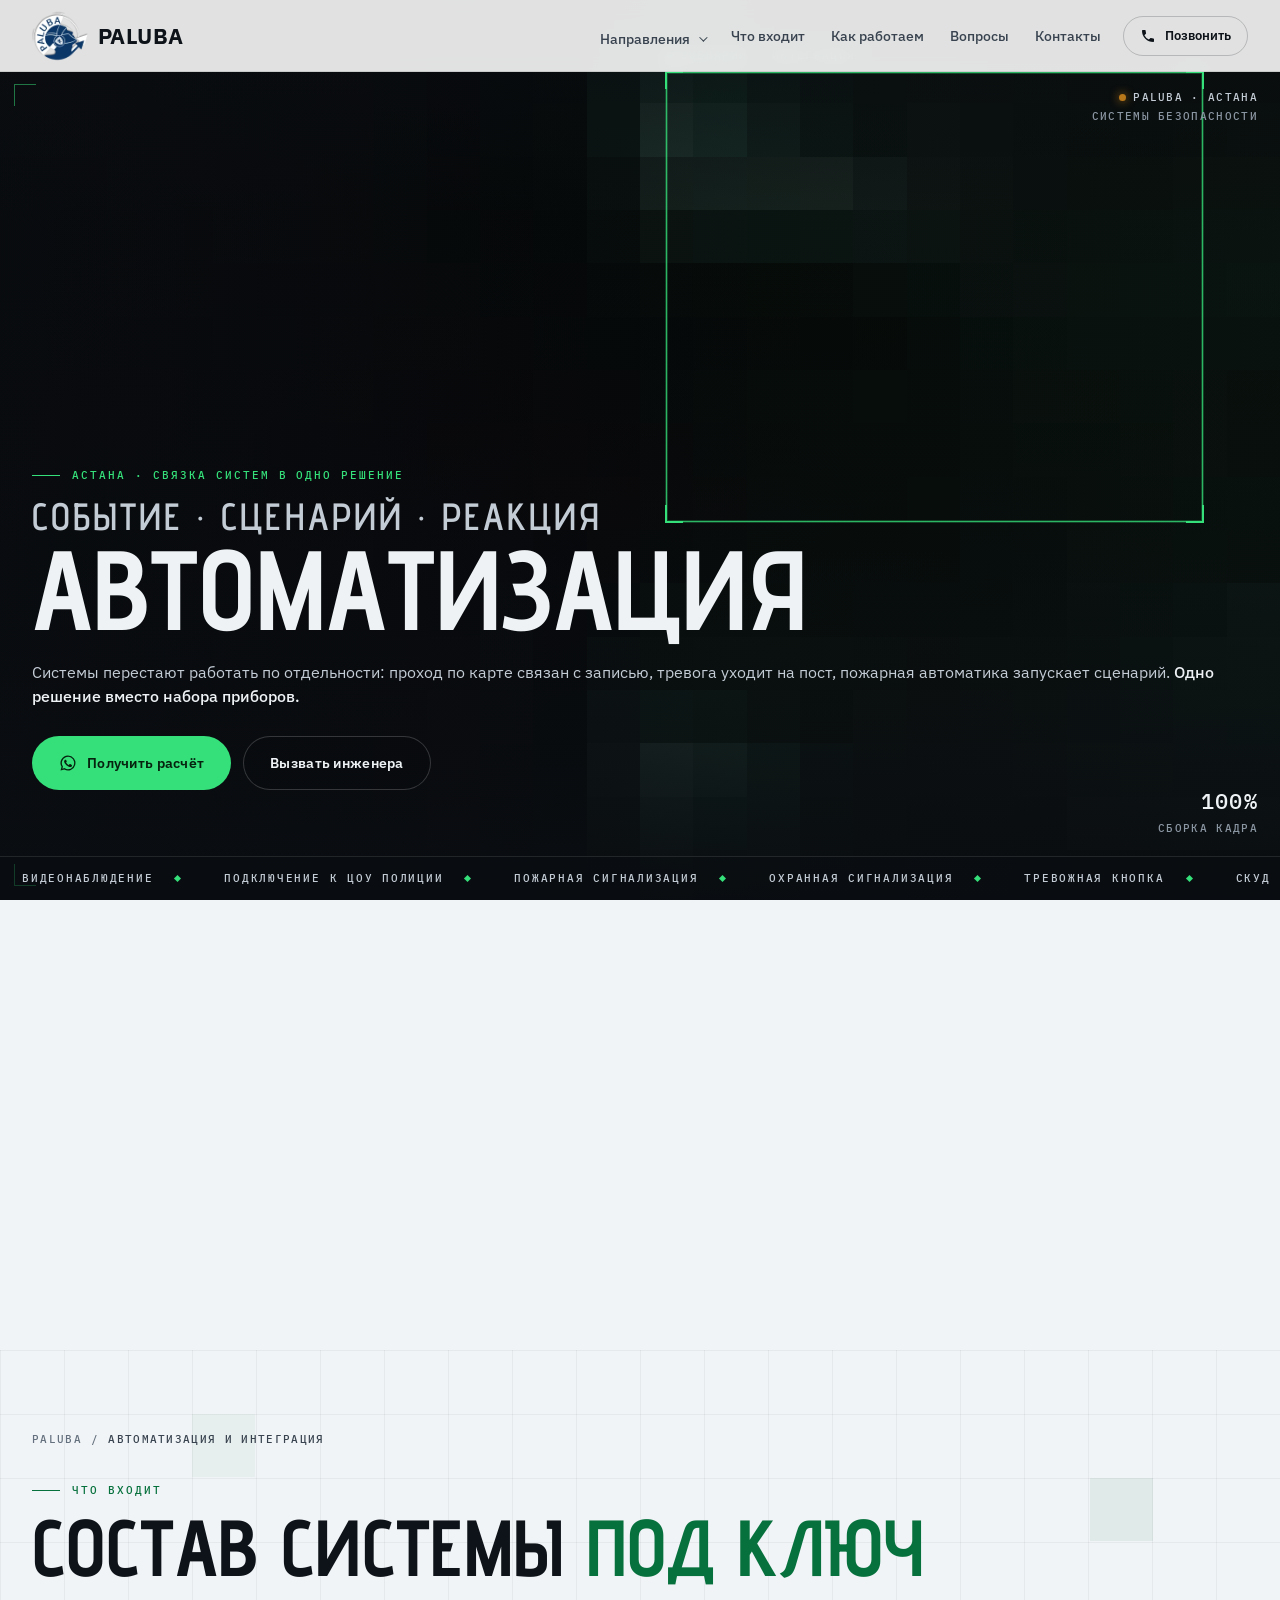
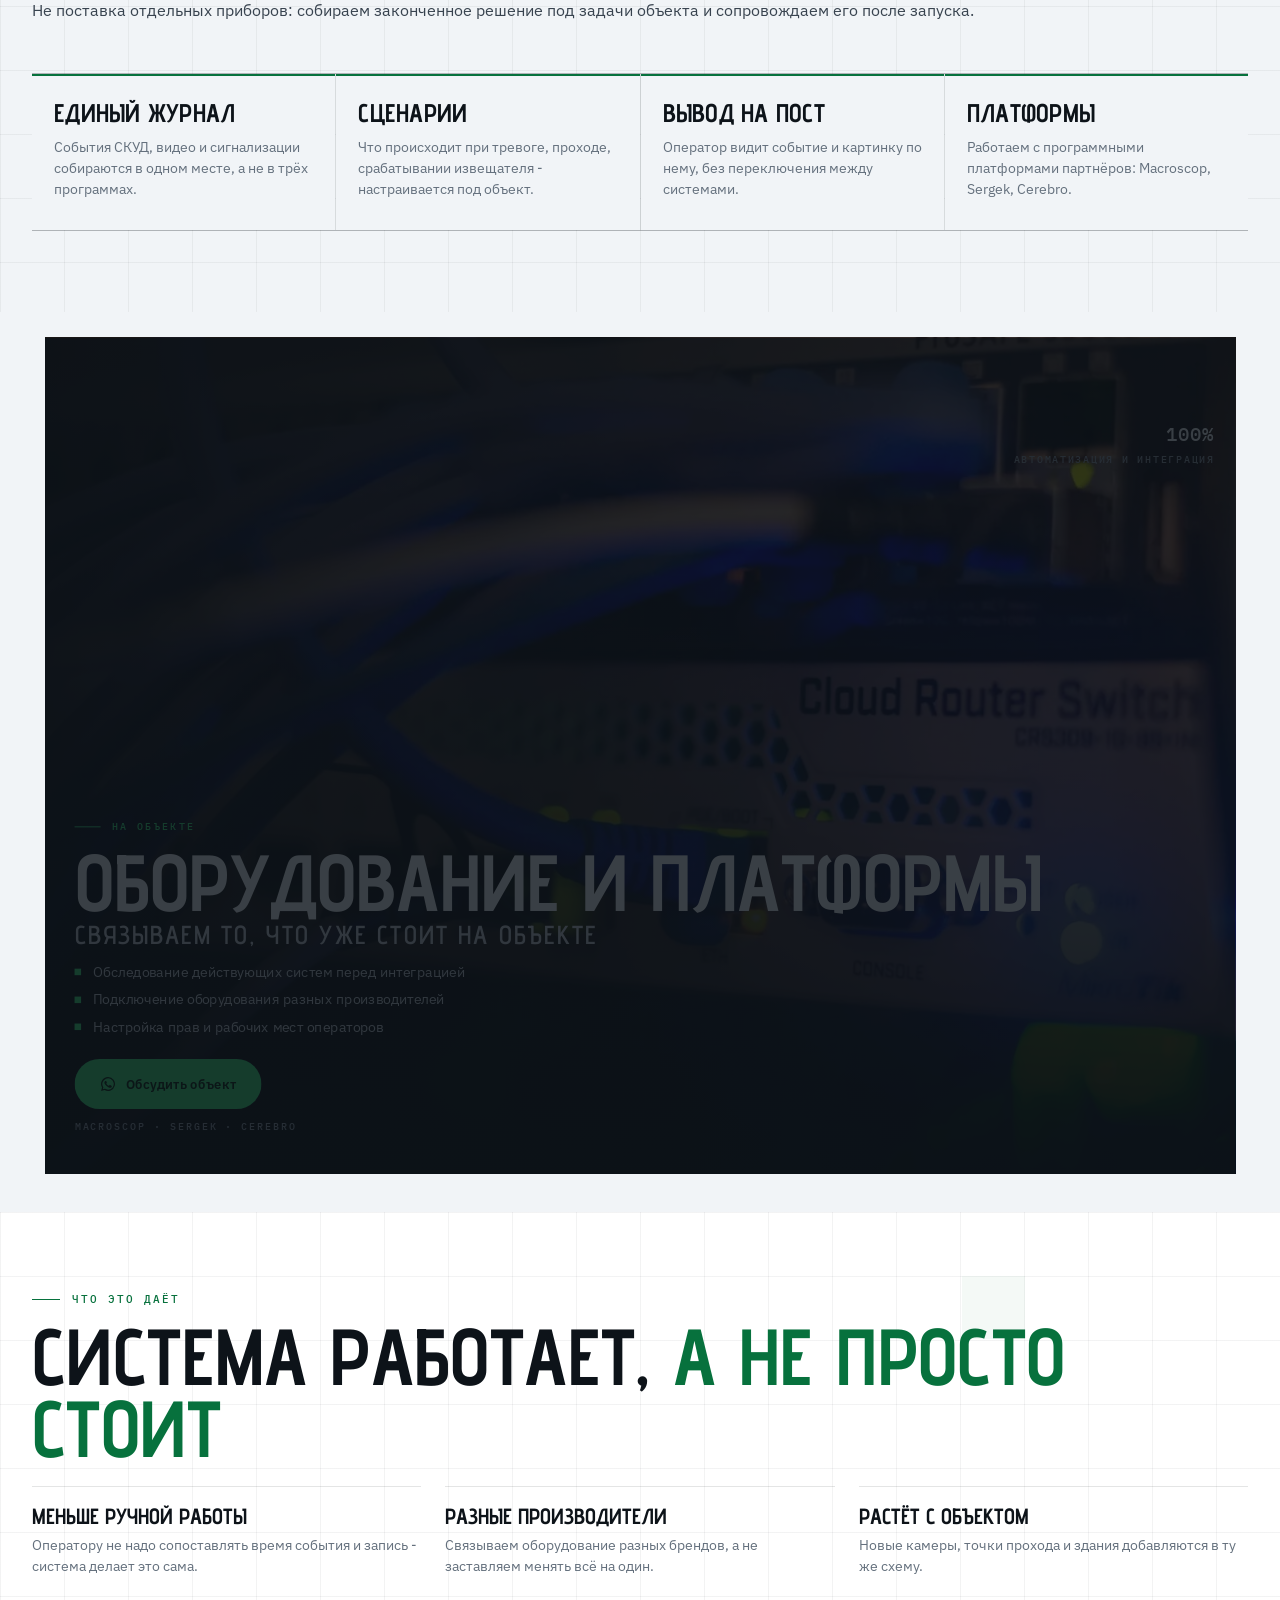
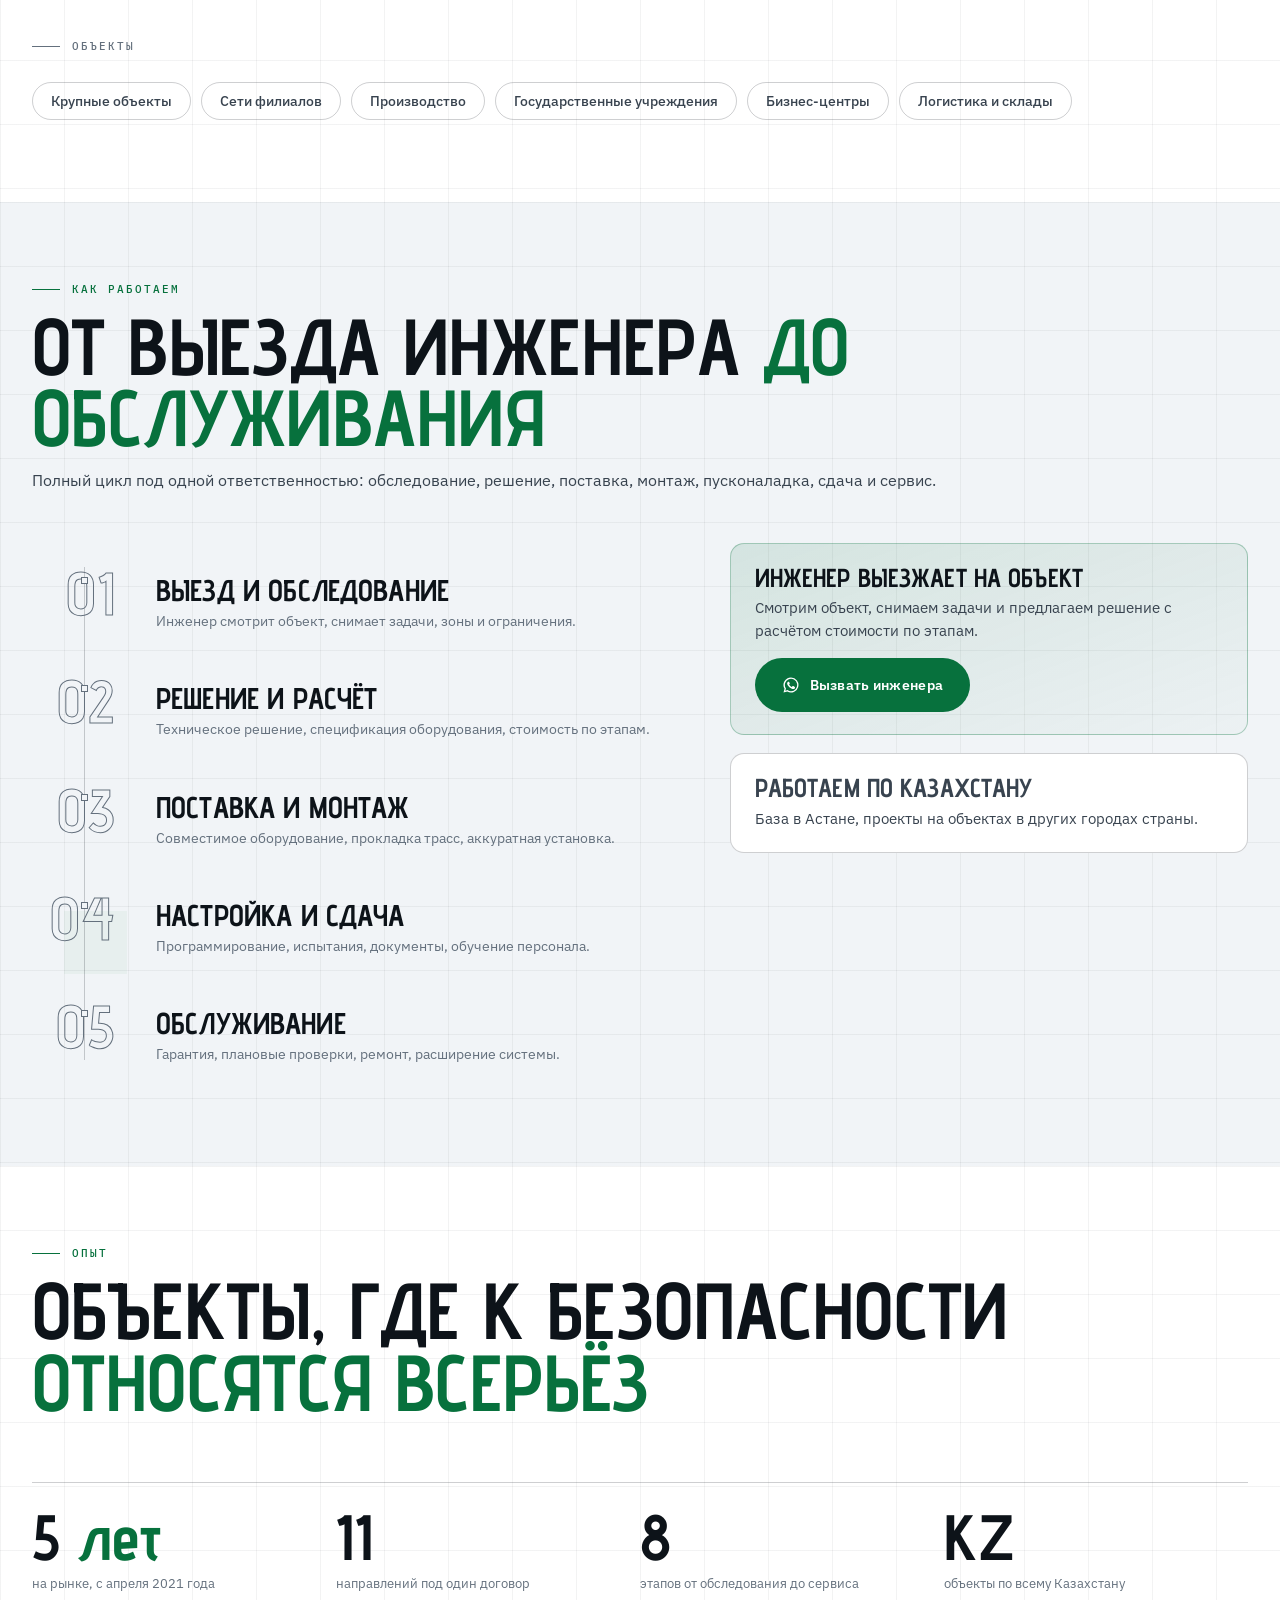
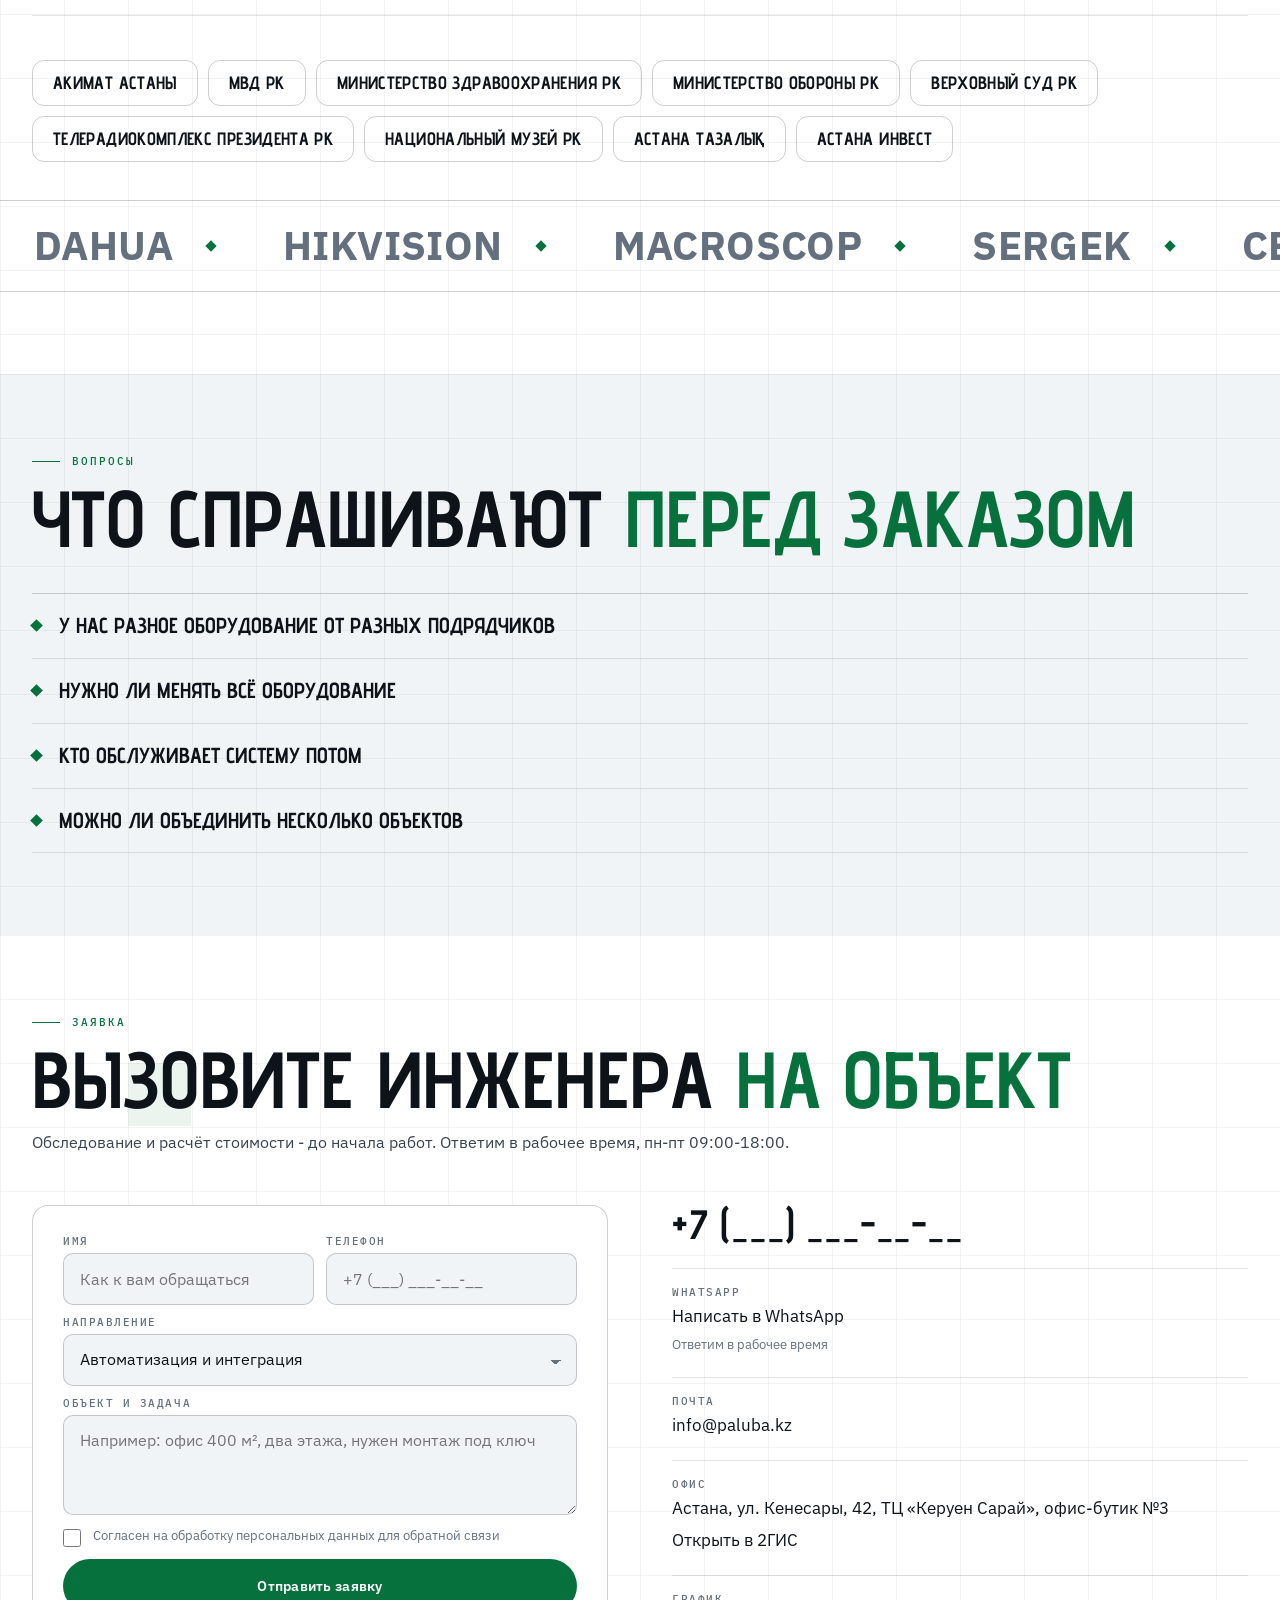
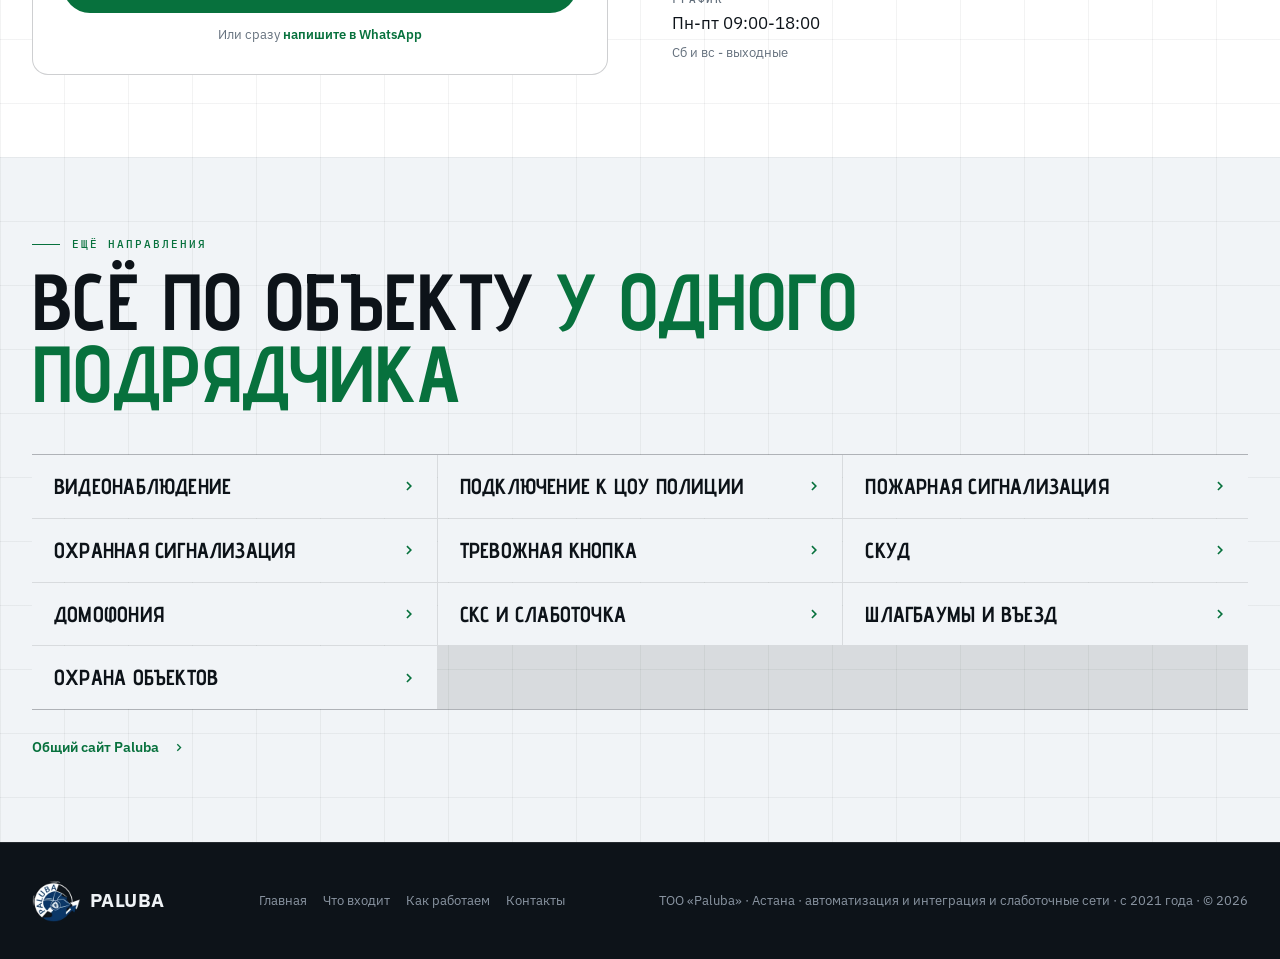
==== commit 6ccbff97: "Логотип Paluba в шапке, подвале, иконках и og-картинках Co-Authored-By: Claude Opus 5 (1M context) <" ====
--- a/avtomatizaciya/index.html
+++ b/avtomatizaciya/index.html
@@ -17,16 +17,16 @@
 <meta property="og:image:width" content="1200">
 <meta property="og:image:height" content="630">
 <meta name="twitter:card" content="summary_large_image">
-<link rel="icon" href="../favicon.ico?v=20260912-1" sizes="any">
-<link rel="icon" type="image/png" sizes="32x32" href="../assets/icon2-32.png">
-<link rel="icon" type="image/png" sizes="16x16" href="../assets/icon2-16.png">
-<link rel="apple-touch-icon" sizes="180x180" href="../assets/icon2-180.png">
+<link rel="icon" href="../favicon.ico?v=20260914-1" sizes="any">
+<link rel="icon" type="image/png" sizes="32x32" href="../assets/logo-32.png">
+<link rel="icon" type="image/png" sizes="16x16" href="../assets/logo-16.png">
+<link rel="apple-touch-icon" sizes="180x180" href="../assets/logo-180.png">
 <link rel="preconnect" href="https://fonts.googleapis.com">
 <link rel="preconnect" href="https://fonts.gstatic.com" crossorigin>
 <link href="https://fonts.googleapis.com/css2?family=Advent+Pro:wght@600;700&family=IBM+Plex+Sans:wght@400;500;600&family=IBM+Plex+Mono:wght@400;500&display=swap" rel="stylesheet">
 <link rel="preload" as="image" href="../assets/lp/avtomatizaciya-hero.webp" media="(min-width:761px)" fetchpriority="high">
 <link rel="preload" as="image" href="../assets/lp/avtomatizaciya-hero-m.webp" media="(max-width:760px)" fetchpriority="high">
-<link rel="stylesheet" href="../styles.css?v=20260912-1">
+<link rel="stylesheet" href="../styles.css?v=20260914-1">
 <script type="application/ld+json">
 {"@context":"https://schema.org","@graph":[
 {"@type":"Service","name":"Автоматизация и интеграция","serviceType":"Автоматизация и интеграция","url":"https://paluba.kz/avtomatizaciya/",
@@ -46,7 +46,7 @@
 
 <header class="hdr" id="hdr">
   <div class="hdr-in">
-    <a class="brand" href="../" aria-label="Paluba, на главную">Paluba</a>
+    <a class="brand" href="../" aria-label="Paluba, на главную"><img src="../assets/logo.webp?v=20260914-1" width="56" height="56" alt=""><span>Paluba</span></a>
     <nav class="nav" aria-label="Разделы сайта">
       <div class="drop">
         <button type="button" class="drop-b" aria-expanded="false">Направления<i></i></button>
@@ -280,7 +280,7 @@
 
 <footer class="ftr">
   <div class="wrap ftr-in">
-    <a class="brand" href="../">Paluba</a>
+    <a class="brand" href="../"><img src="../assets/logo.webp?v=20260914-1" width="56" height="56" alt="" loading="lazy"><span>Paluba</span></a>
     <nav aria-label="Футер">
       <a href="../">Главная</a>
       <a href="#sostav">Что входит</a>
@@ -296,6 +296,6 @@
   <a class="w wa" href="https://wa.me/7XXXXXXXXXX" data-wa="Здравствуйте! Интересует автоматизация и интеграция систем."><svg viewBox="0 0 24 24" aria-hidden="true"><path fill="currentColor" d="M12 2a10 10 0 0 0-8.6 15.1L2 22l5-1.3A10 10 0 1 0 12 2zm0 18.2a8.2 8.2 0 0 1-4.2-1.2l-.3-.2-3 .8.8-2.9-.2-.3A8.2 8.2 0 1 1 12 20.2zm4.5-6.1c-.2-.1-1.5-.7-1.7-.8-.2-.1-.4-.1-.6.1l-.8 1c-.1.2-.3.2-.5.1a6.7 6.7 0 0 1-3.3-2.9c-.3-.4.2-.4.7-1.3.1-.2 0-.3 0-.5l-.8-1.8c-.2-.5-.4-.4-.6-.4h-.5a1 1 0 0 0-.7.3 3 3 0 0 0-.9 2.2 5.2 5.2 0 0 0 1.1 2.7 11.9 11.9 0 0 0 4.5 4c.6.3 1.1.4 1.5.5.6.2 1.2.2 1.6.1.5-.1 1.5-.6 1.7-1.2.2-.6.2-1.1.1-1.2l-.5-.3z"/></svg>WhatsApp</a>
 </div>
 
-<script src="../script.js?v=20260912-1" defer></script>
+<script src="../script.js?v=20260914-1" defer></script>
 </body>
 </html>
--- a/styles.css
+++ b/styles.css
@@ -63,6 +63,8 @@
 .hdr-in{height:100%;width:min(1320px,100% - 40px);margin-inline:auto;display:flex;align-items:center;gap:22px}
 @media(min-width:761px){.hdr-in{width:min(1320px,100% - 64px)}}
 .brand{position:relative;z-index:60;display:flex;align-items:center;gap:10px;font:700 22px/1 var(--ft);letter-spacing:.02em;text-transform:uppercase;color:var(--paper);flex:0 0 auto}
+.brand img{width:48px;height:48px;flex:0 0 auto}
+@media(min-width:761px){.brand img{width:56px;height:56px}}
 .nav{display:flex;gap:26px;margin-left:auto;font:500 14px/1 var(--ft);color:var(--steel2)}
 .nav a{position:relative;padding:6px 0;transition:color .2s}
 .nav a::after{content:"";position:absolute;left:0;right:100%;bottom:0;height:1px;background:var(--sig);transition:right .3s}
@@ -371,6 +373,7 @@
 @media(min-width:761px){.ftr{padding-bottom:34px}}
 .ftr-in{display:flex;flex-wrap:wrap;gap:16px 32px;align-items:center;justify-content:space-between;font-size:13px;color:var(--steel)}
 .ftr .brand{font-size:19px}
+.ftr .brand img{width:48px;height:48px}
 .ftr nav{display:flex;flex-wrap:wrap;gap:16px}
 .ftr nav a:hover{color:var(--paper)}
 
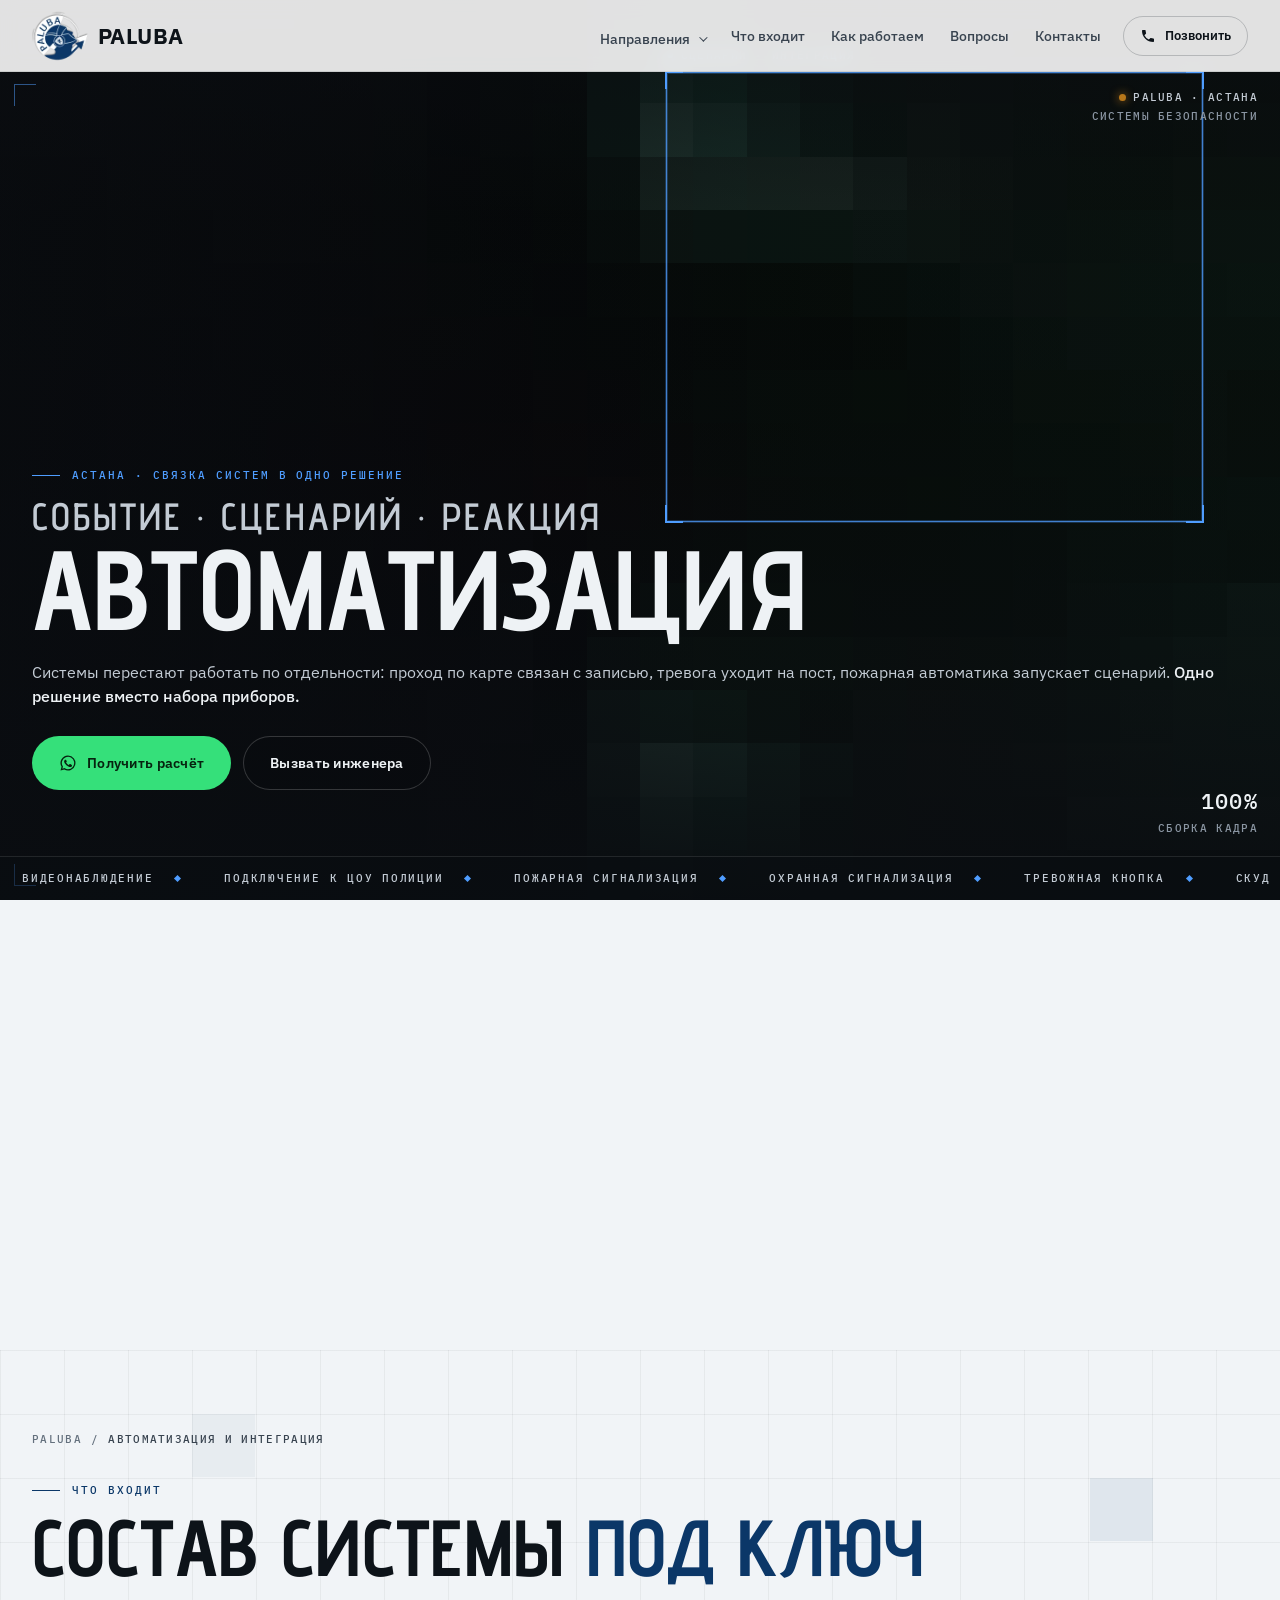
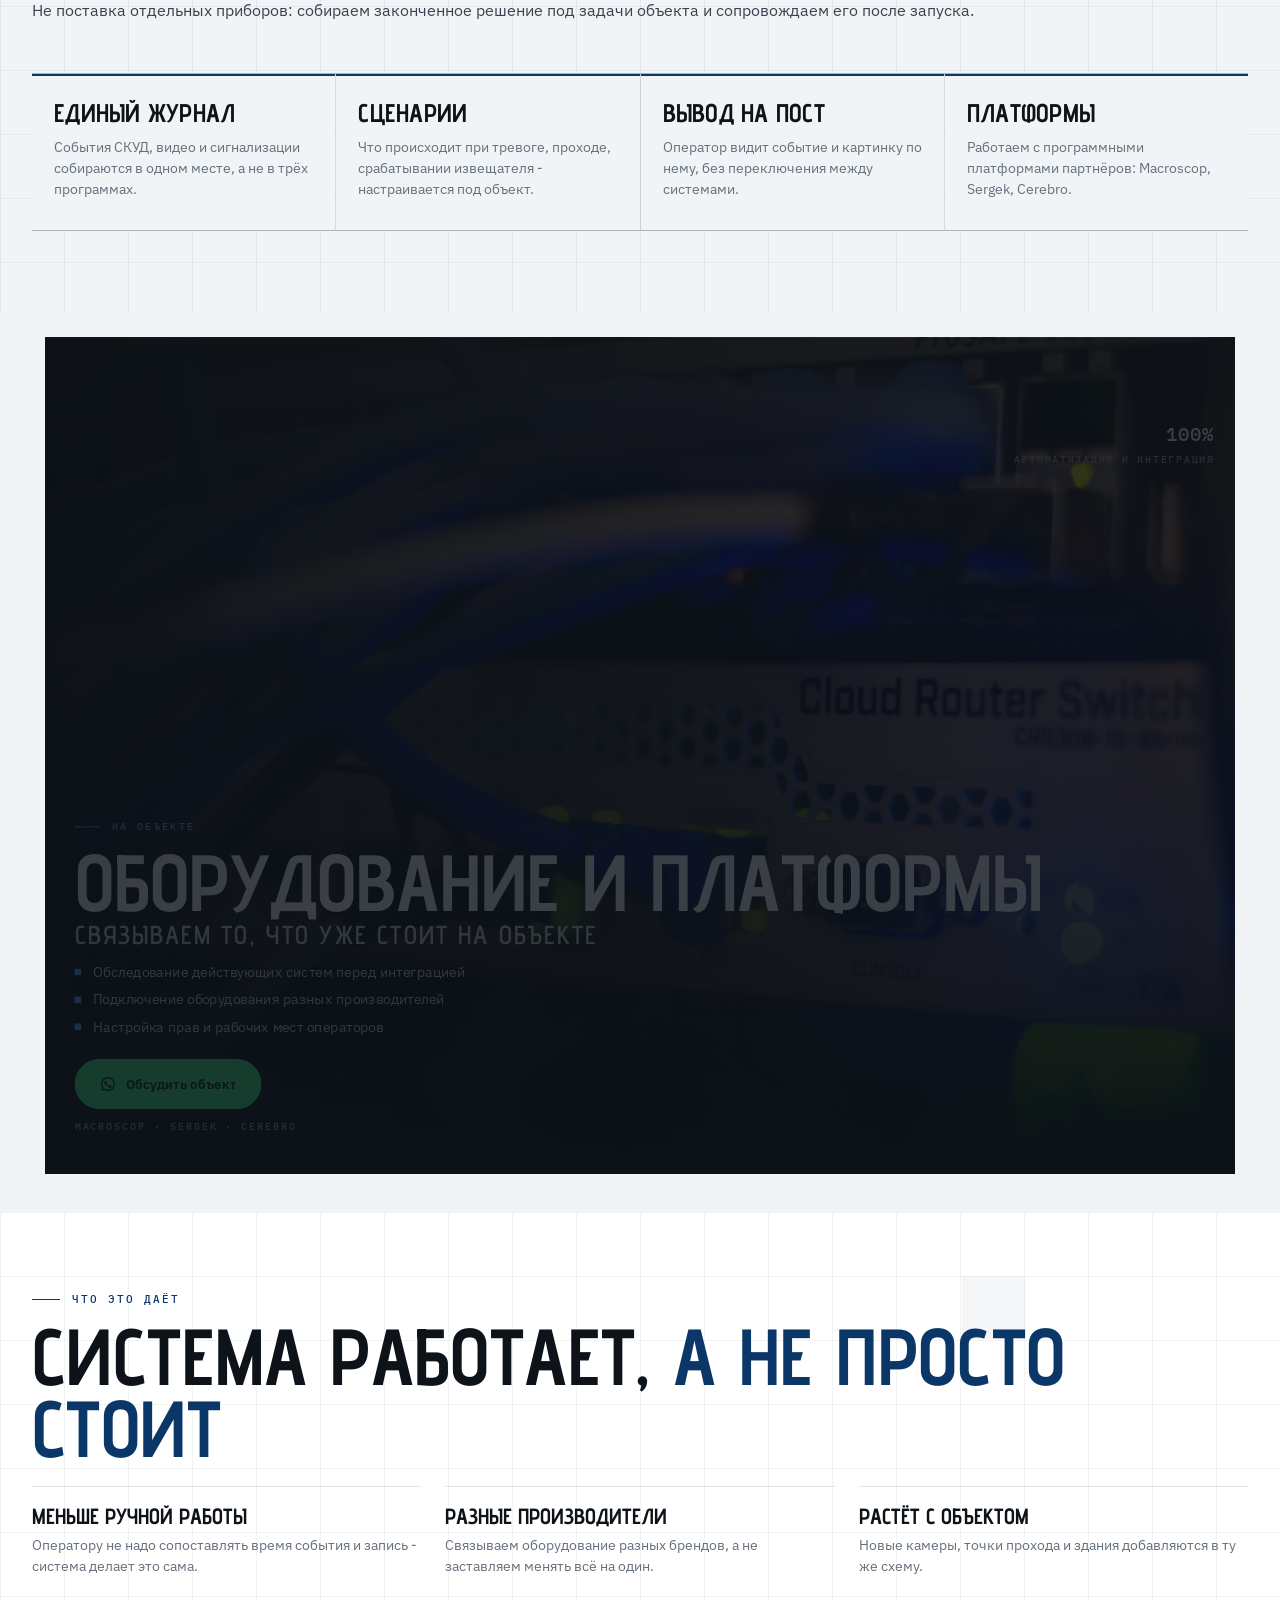
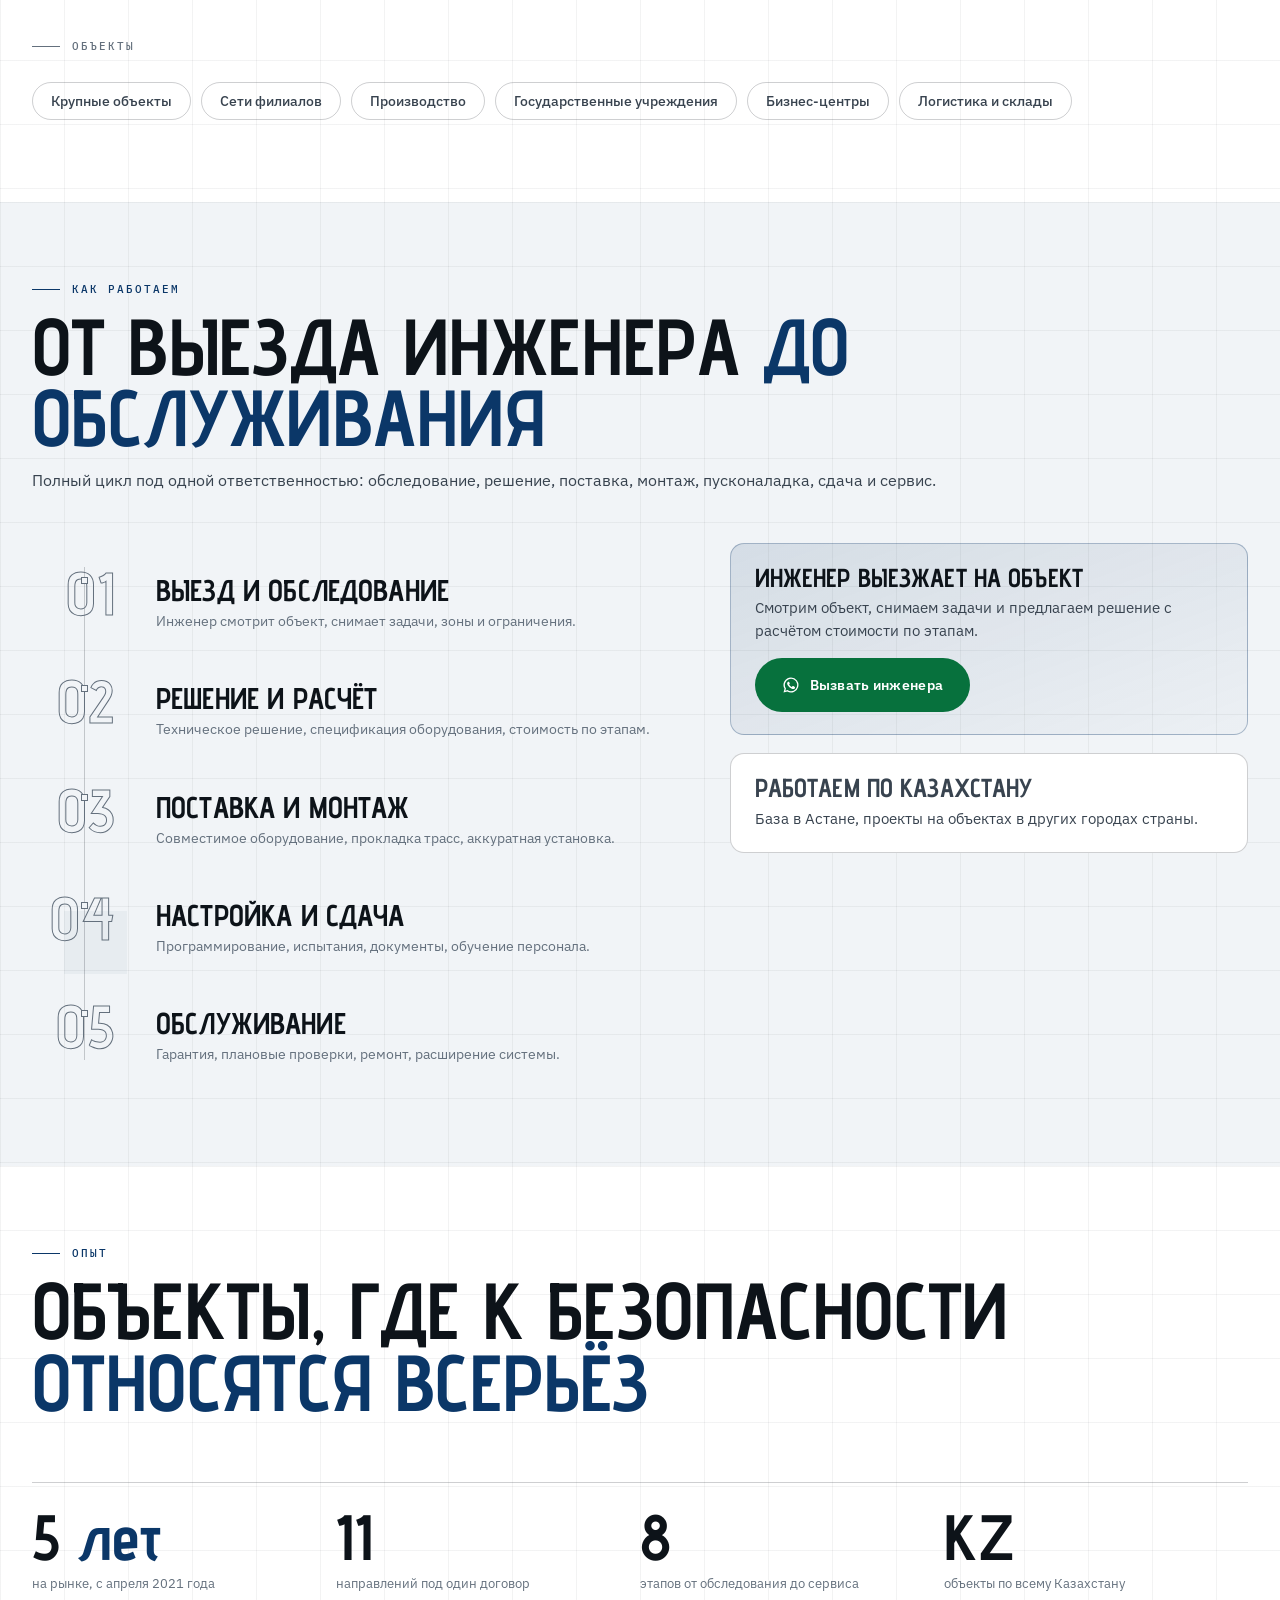
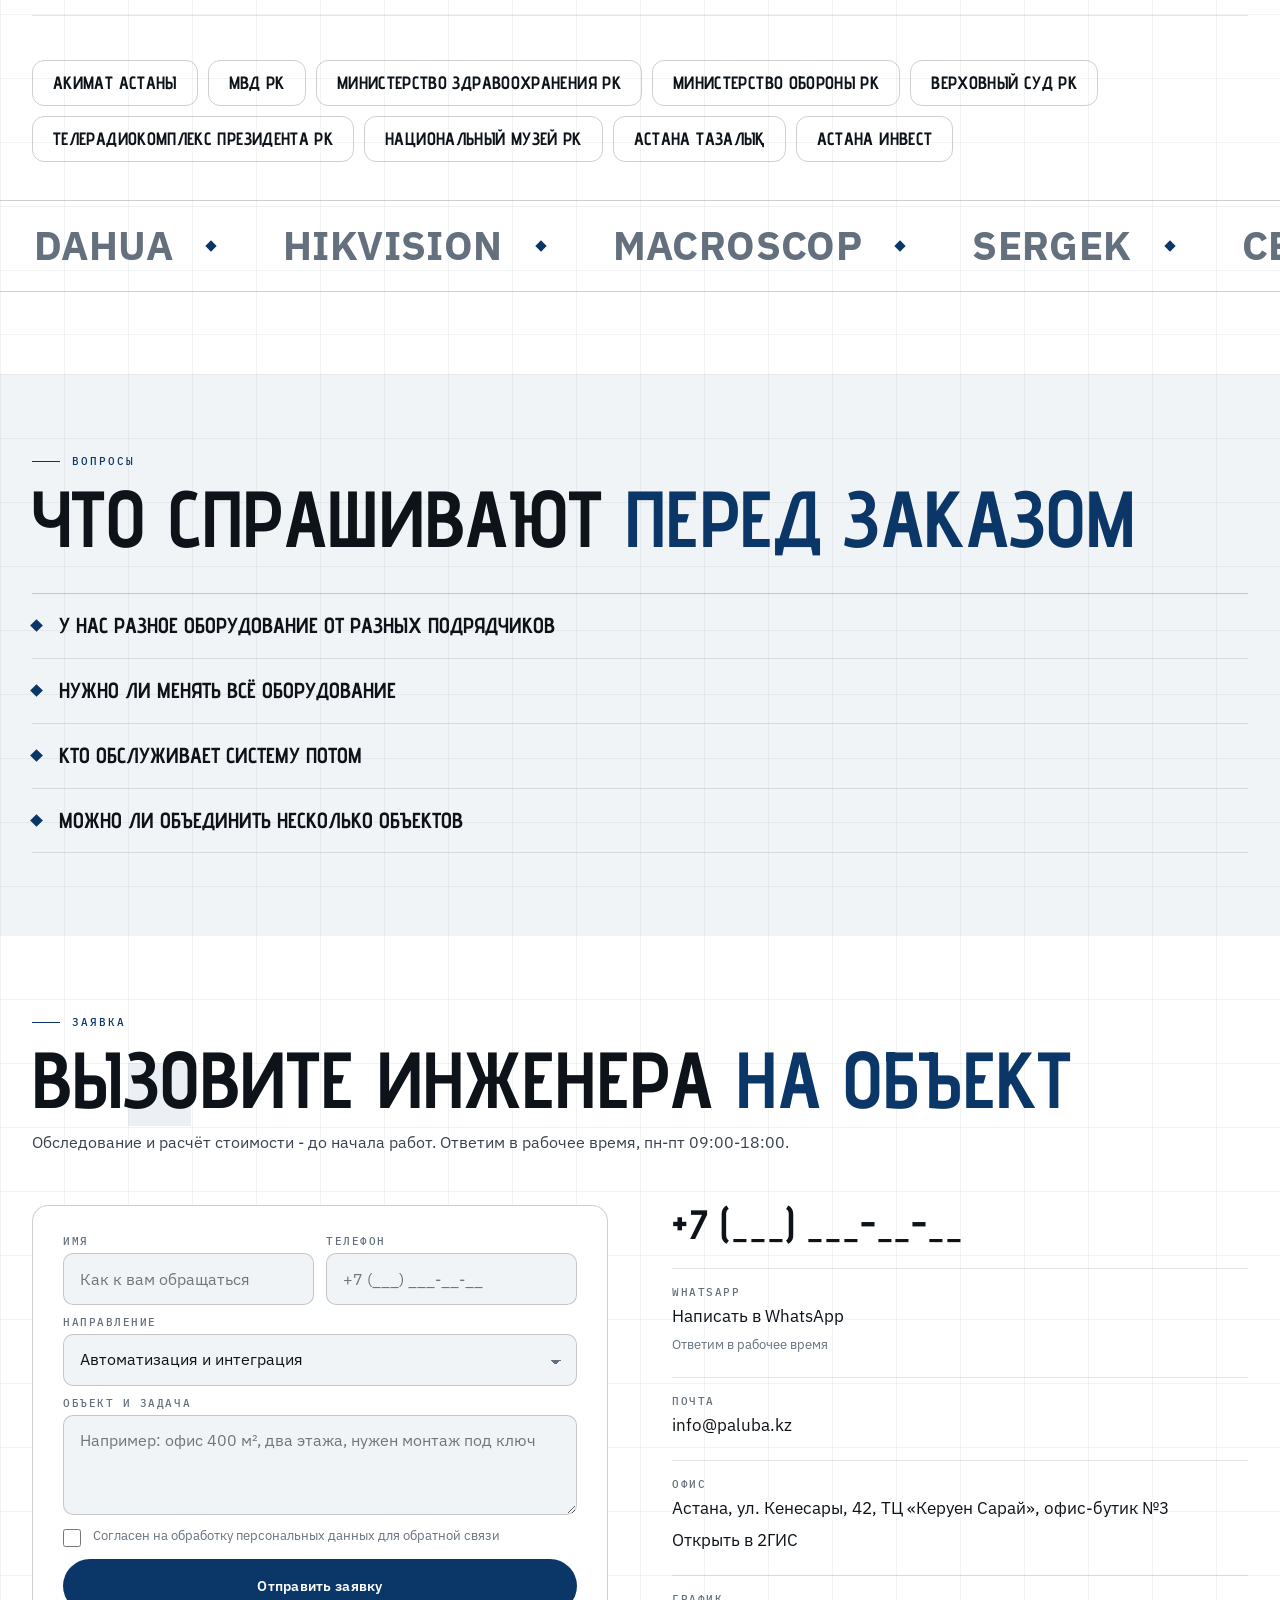
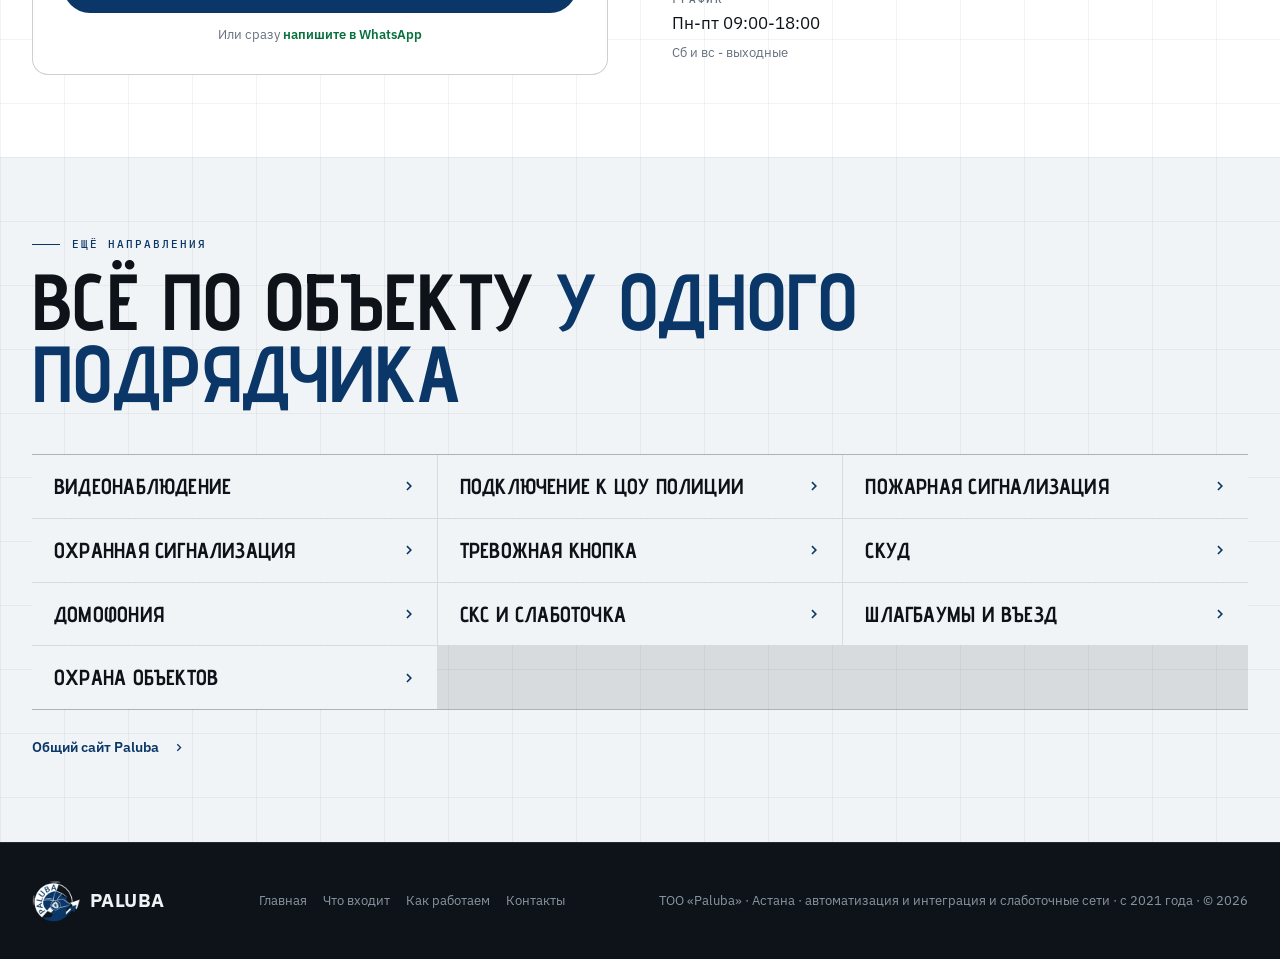
==== commit d6395fab: "Акцент сайта перекрашен в синий логотипа, WhatsApp остаётся зелёным Co-Authored-By: Claude Opus 5 (1" ====
--- a/avtomatizaciya/index.html
+++ b/avtomatizaciya/index.html
@@ -26,7 +26,7 @@
 <link href="https://fonts.googleapis.com/css2?family=Advent+Pro:wght@600;700&family=IBM+Plex+Sans:wght@400;500;600&family=IBM+Plex+Mono:wght@400;500&display=swap" rel="stylesheet">
 <link rel="preload" as="image" href="../assets/lp/avtomatizaciya-hero.webp" media="(min-width:761px)" fetchpriority="high">
 <link rel="preload" as="image" href="../assets/lp/avtomatizaciya-hero-m.webp" media="(max-width:760px)" fetchpriority="high">
-<link rel="stylesheet" href="../styles.css?v=20260914-1">
+<link rel="stylesheet" href="../styles.css?v=20260914-2">
 <script type="application/ld+json">
 {"@context":"https://schema.org","@graph":[
 {"@type":"Service","name":"Автоматизация и интеграция","serviceType":"Автоматизация и интеграция","url":"https://paluba.kz/avtomatizaciya/",
@@ -46,7 +46,7 @@
 
 <header class="hdr" id="hdr">
   <div class="hdr-in">
-    <a class="brand" href="../" aria-label="Paluba, на главную"><img src="../assets/logo.webp?v=20260914-1" width="56" height="56" alt=""><span>Paluba</span></a>
+    <a class="brand" href="../" aria-label="Paluba, на главную"><img src="../assets/logo.webp?v=20260914-2" width="56" height="56" alt=""><span>Paluba</span></a>
     <nav class="nav" aria-label="Разделы сайта">
       <div class="drop">
         <button type="button" class="drop-b" aria-expanded="false">Направления<i></i></button>
@@ -280,7 +280,7 @@
 
 <footer class="ftr">
   <div class="wrap ftr-in">
-    <a class="brand" href="../"><img src="../assets/logo.webp?v=20260914-1" width="56" height="56" alt="" loading="lazy"><span>Paluba</span></a>
+    <a class="brand" href="../"><img src="../assets/logo.webp?v=20260914-2" width="56" height="56" alt="" loading="lazy"><span>Paluba</span></a>
     <nav aria-label="Футер">
       <a href="../">Главная</a>
       <a href="#sostav">Что входит</a>
@@ -296,6 +296,6 @@
   <a class="w wa" href="https://wa.me/7XXXXXXXXXX" data-wa="Здравствуйте! Интересует автоматизация и интеграция систем."><svg viewBox="0 0 24 24" aria-hidden="true"><path fill="currentColor" d="M12 2a10 10 0 0 0-8.6 15.1L2 22l5-1.3A10 10 0 1 0 12 2zm0 18.2a8.2 8.2 0 0 1-4.2-1.2l-.3-.2-3 .8.8-2.9-.2-.3A8.2 8.2 0 1 1 12 20.2zm4.5-6.1c-.2-.1-1.5-.7-1.7-.8-.2-.1-.4-.1-.6.1l-.8 1c-.1.2-.3.2-.5.1a6.7 6.7 0 0 1-3.3-2.9c-.3-.4.2-.4.7-1.3.1-.2 0-.3 0-.5l-.8-1.8c-.2-.5-.4-.4-.6-.4h-.5a1 1 0 0 0-.7.3 3 3 0 0 0-.9 2.2 5.2 5.2 0 0 0 1.1 2.7 11.9 11.9 0 0 0 4.5 4c.6.3 1.1.4 1.5.5.6.2 1.2.2 1.6.1.5-.1 1.5-.6 1.7-1.2.2-.6.2-1.1.1-1.2l-.5-.3z"/></svg>WhatsApp</a>
 </div>
 
-<script src="../script.js?v=20260914-1" defer></script>
+<script src="../script.js?v=20260914-2" defer></script>
 </body>
 </html>
--- a/styles.css
+++ b/styles.css
@@ -9,7 +9,8 @@
   --ink:#F1F4F7; --ink2:#FFFFFF; --ink3:#E6EBF0;
   --line:rgba(13,19,25,.11); --line2:rgba(13,19,25,.20);
   --steel:#64707D; --steel2:#38434F; --paper:#0D1319;
-  --sig:#07713D; --sig-rgb:7,113,61; --sig-h:#0A8F4E; --on-sig:#FFFFFF;
+  /* акцент - тёмно-синий логотипа #0B3768; зелёный остаётся только у WhatsApp (.wa ниже) */
+  --sig:#0B3768; --sig-rgb:11,55,104; --sig-h:#164C8C; --on-sig:#FFFFFF;
   --ghost-bg:transparent; --grid:rgba(13,19,25,.05);
   --dark:#0D1319; --dark2:#161C24; --amber:#B9781A;
   --fd:"Advent Pro","Segoe UI",sans-serif;
@@ -25,8 +26,11 @@
   --ink:#0D1319; --ink2:#161C24; --ink3:#1D242D;
   --line:rgba(255,255,255,.10); --line2:rgba(255,255,255,.18);
   --steel:#8B96A3; --steel2:#C3CBD4; --paper:#EEF2F5;
-  --sig:#35E07A; --sig-rgb:53,224,122; --sig-h:#5BEA95; --on-sig:#06220F;
+  --sig:#4F9DFF; --sig-rgb:79,157,255; --sig-h:#74B2FF; --on-sig:#041A3A;
   --ghost-bg:rgba(10,13,17,.28); --grid:rgba(255,255,255,.05)}
+/* WhatsApp сохраняет фирменный зелёный: кнопки и иконки со ссылкой на wa.me (класс .wa) */
+.wa{--sig:#07713D; --sig-rgb:7,113,61; --sig-h:#0A8F4E; --on-sig:#FFFFFF}
+:is(.plate,.ph,.im,.frame,.bar,.ftr,.dark) .wa{--sig:#35E07A; --sig-rgb:53,224,122; --sig-h:#5BEA95; --on-sig:#06220F}
 *{box-sizing:border-box}
 html{scroll-behavior:smooth;-webkit-text-size-adjust:100%}
 html.js{scroll-behavior:auto}
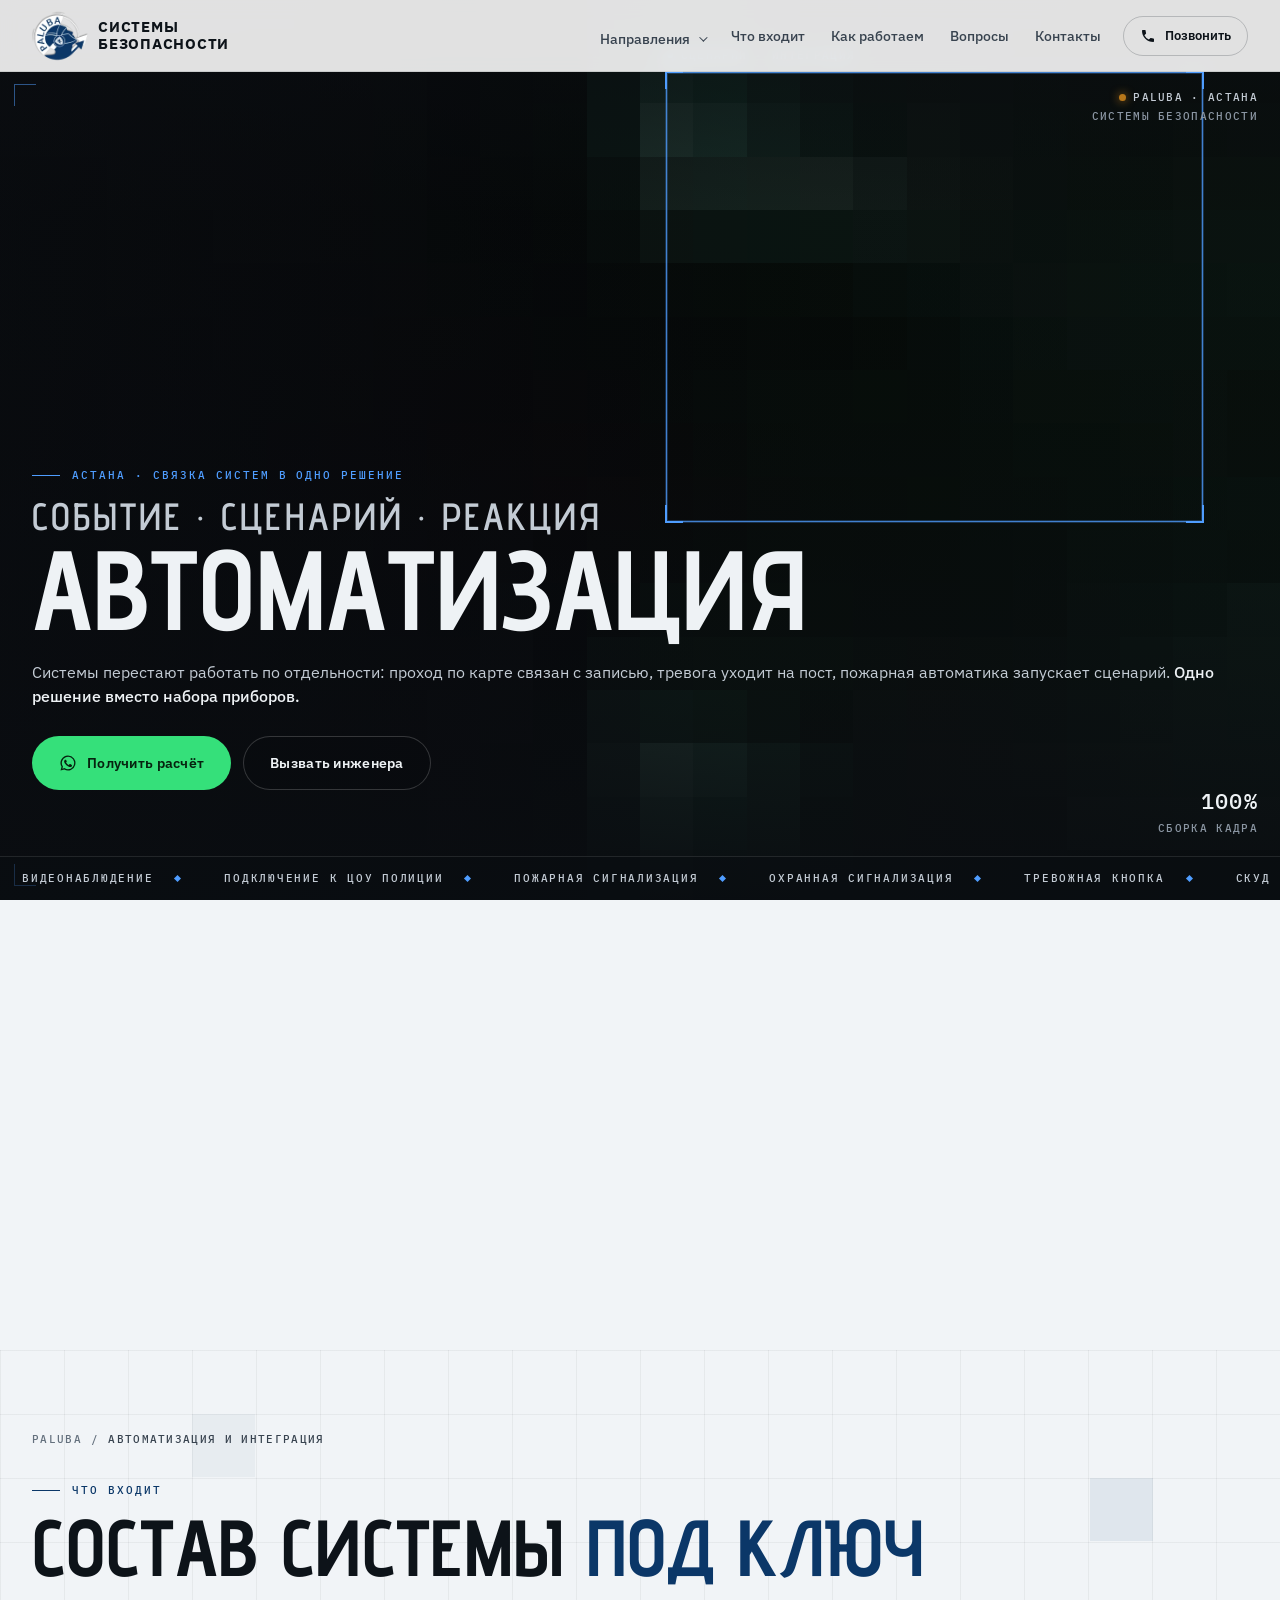
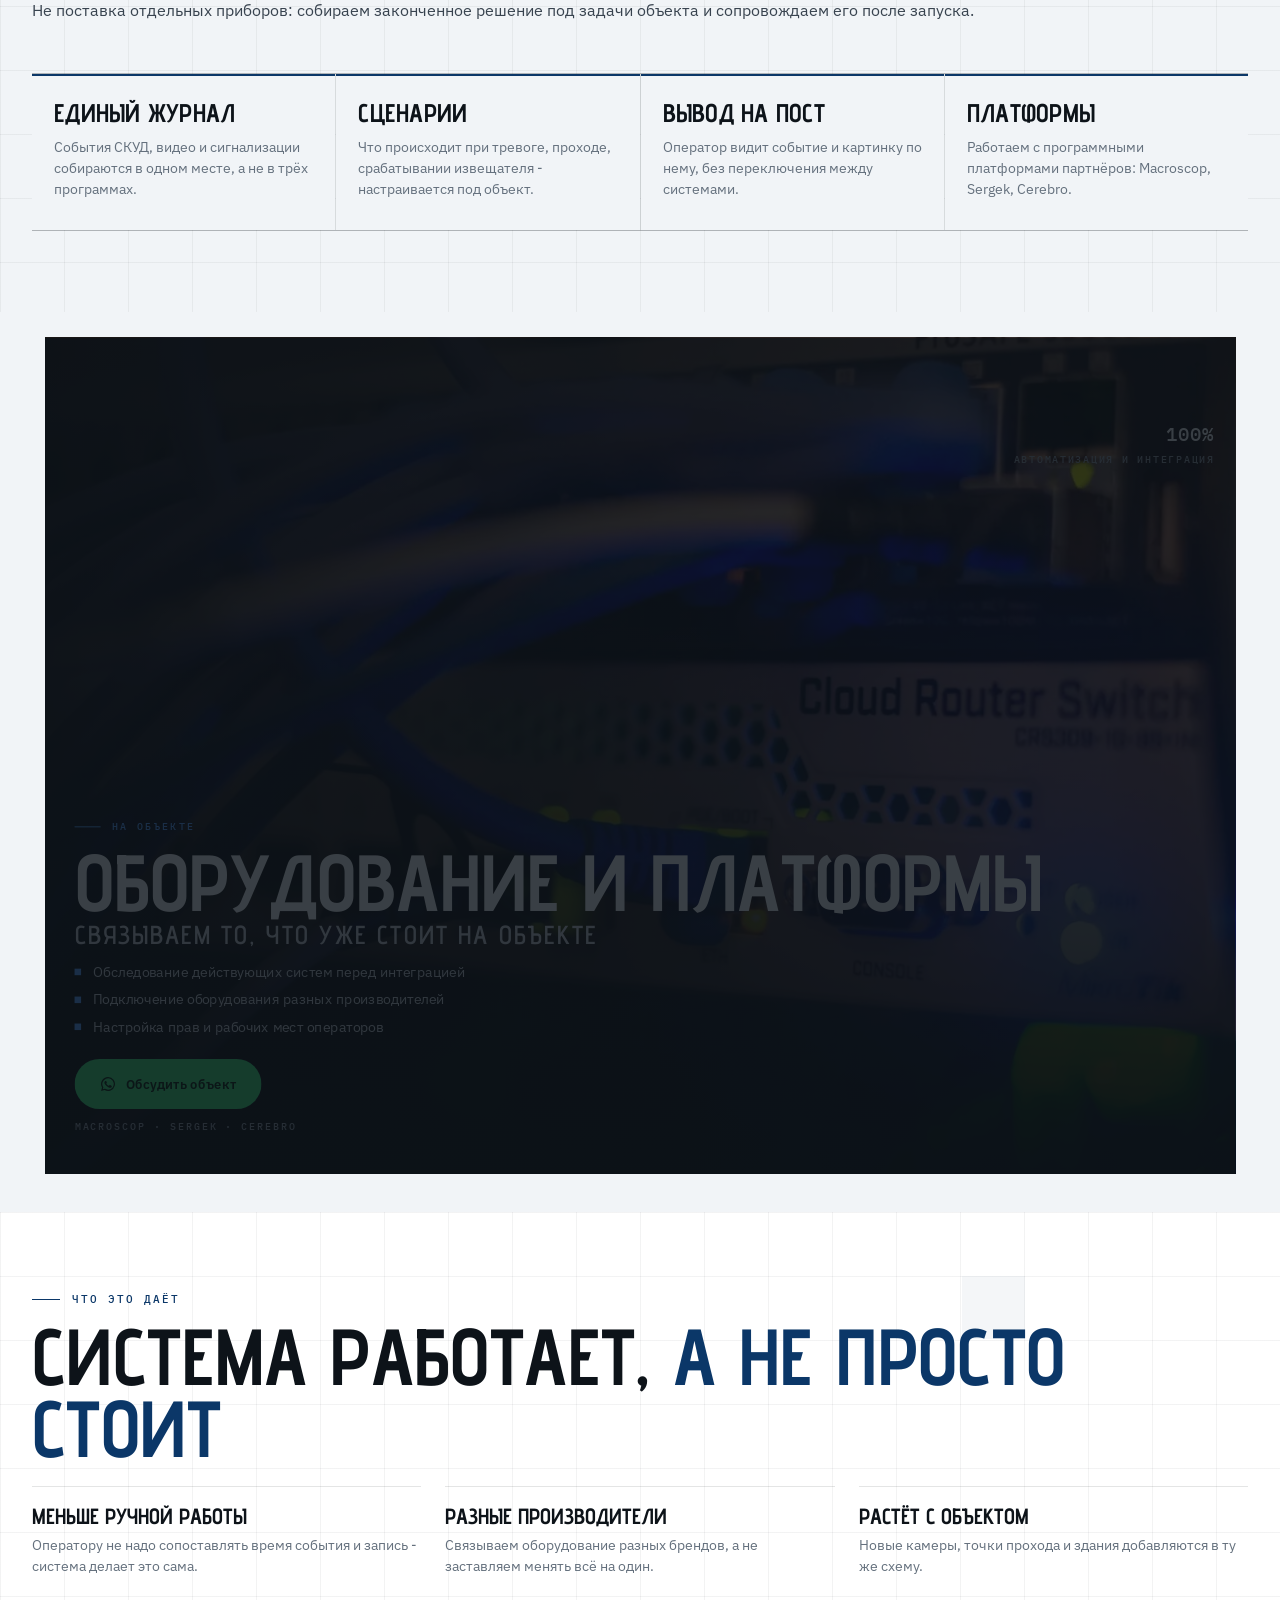
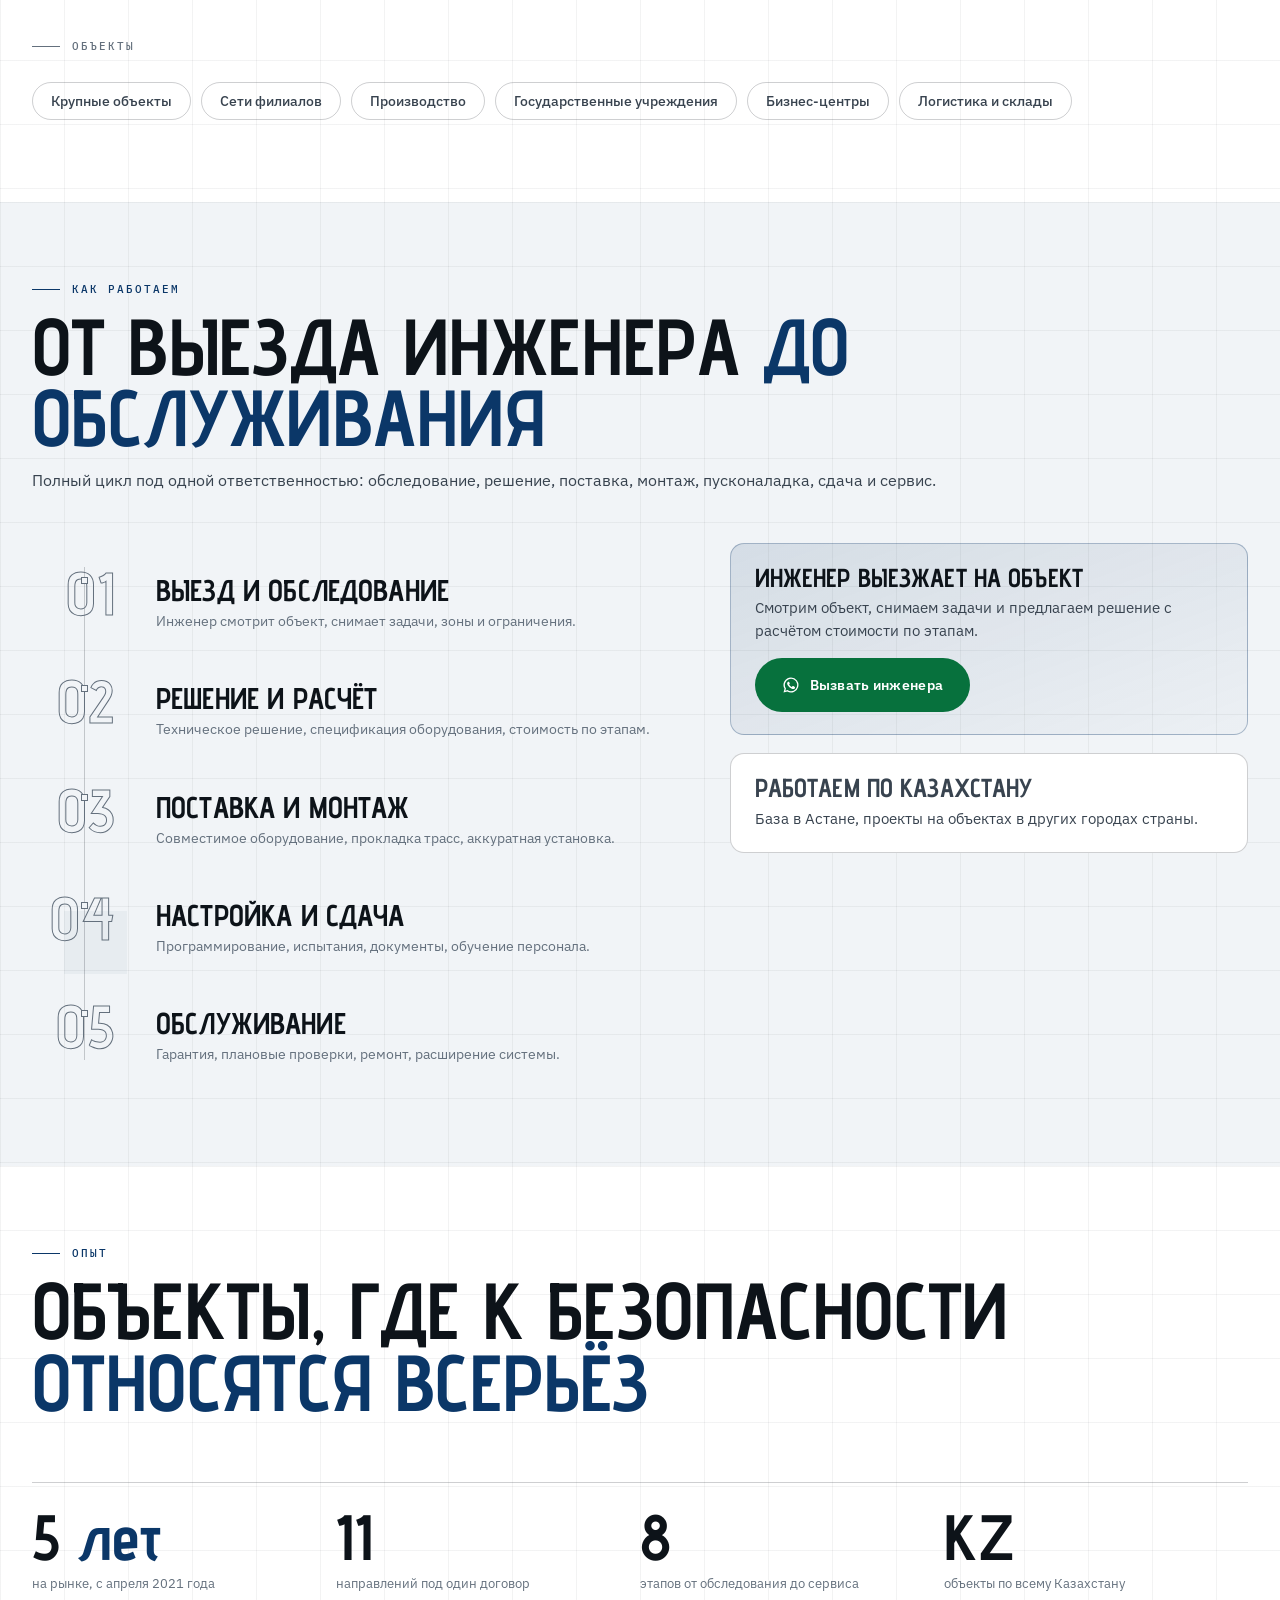
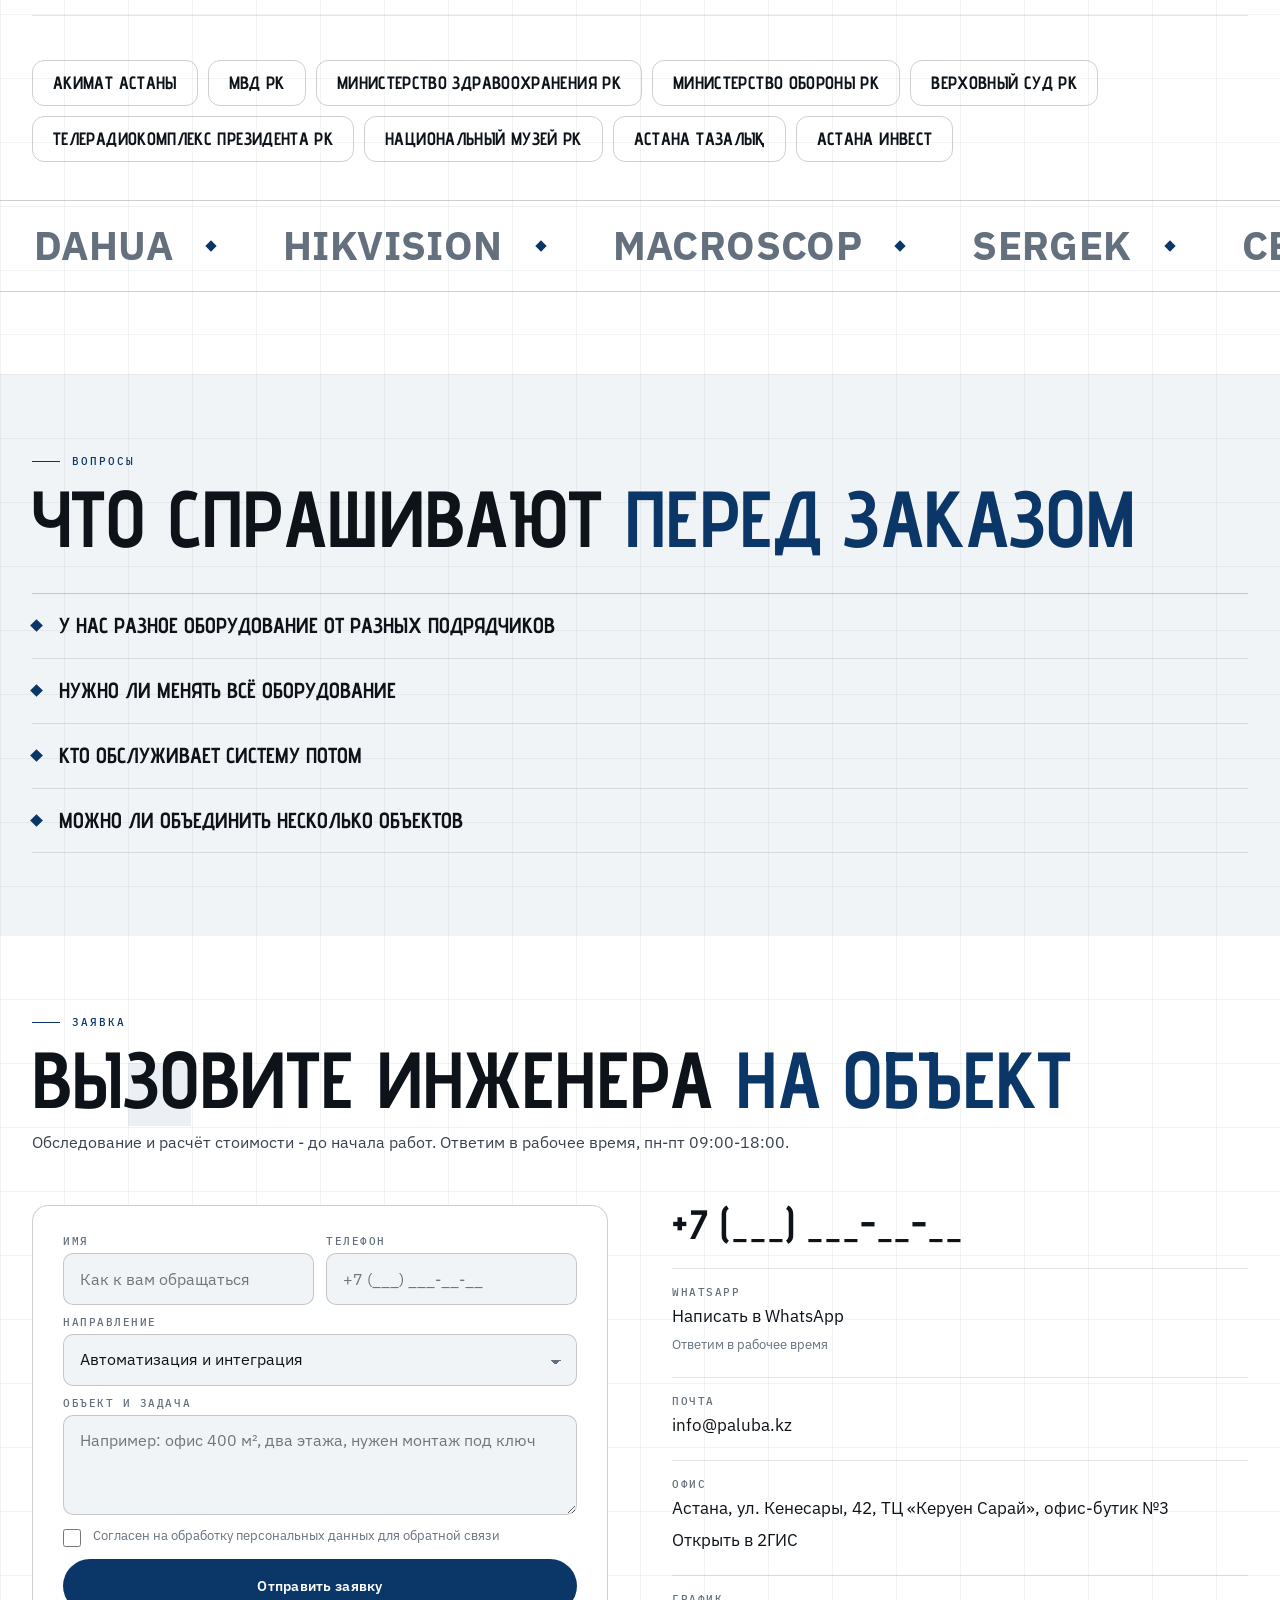
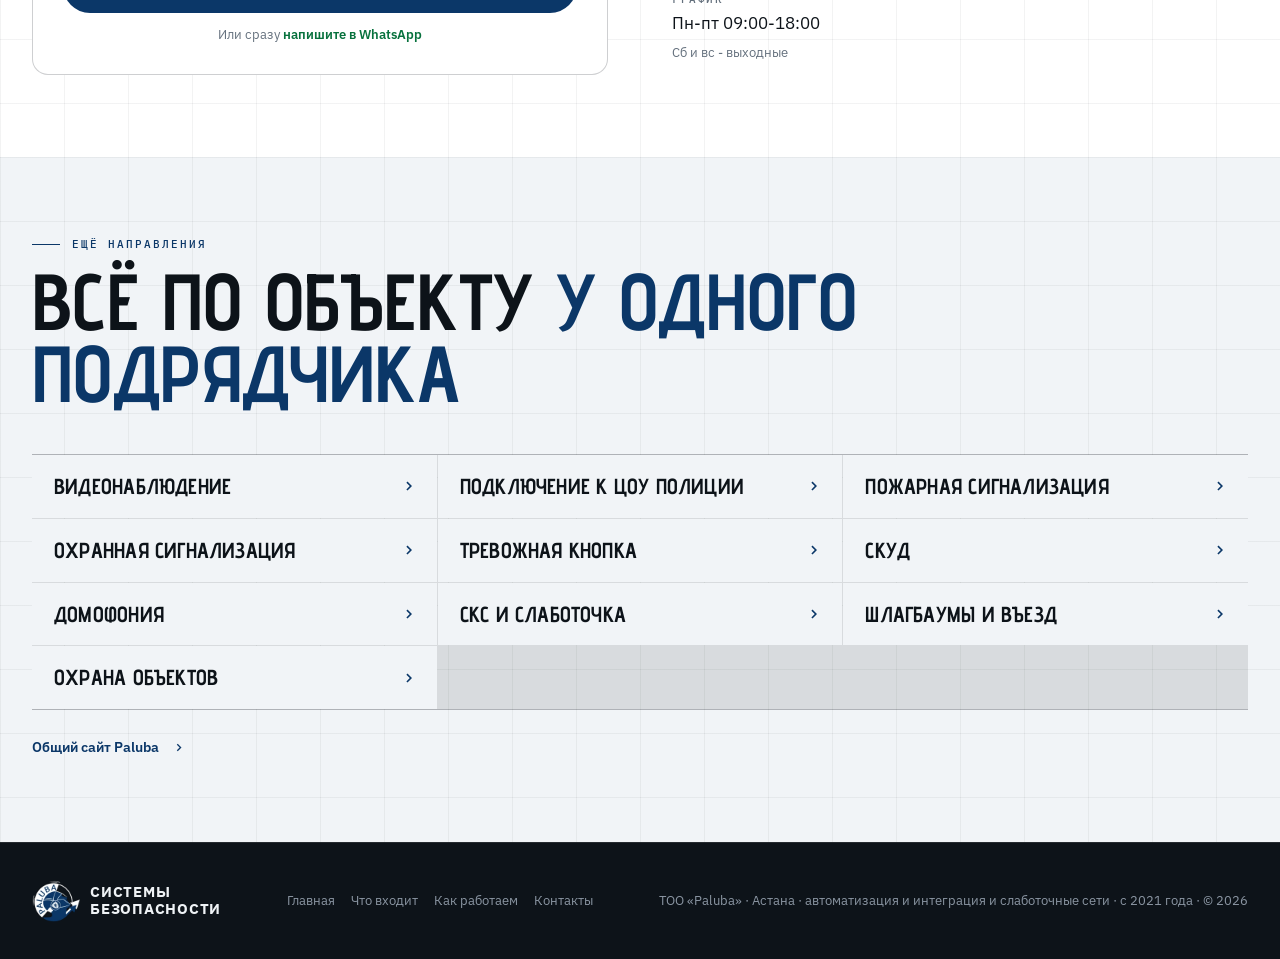
==== commit 1ae1a729: "Подпись у логотипа «Системы безопасности», в блоке о компании «Команда» Co-Authored-By: Claude Opus " ====
--- a/avtomatizaciya/index.html
+++ b/avtomatizaciya/index.html
@@ -26,7 +26,7 @@
 <link href="https://fonts.googleapis.com/css2?family=Advent+Pro:wght@600;700&family=IBM+Plex+Sans:wght@400;500;600&family=IBM+Plex+Mono:wght@400;500&display=swap" rel="stylesheet">
 <link rel="preload" as="image" href="../assets/lp/avtomatizaciya-hero.webp" media="(min-width:761px)" fetchpriority="high">
 <link rel="preload" as="image" href="../assets/lp/avtomatizaciya-hero-m.webp" media="(max-width:760px)" fetchpriority="high">
-<link rel="stylesheet" href="../styles.css?v=20260914-2">
+<link rel="stylesheet" href="../styles.css?v=20260914-3">
 <script type="application/ld+json">
 {"@context":"https://schema.org","@graph":[
 {"@type":"Service","name":"Автоматизация и интеграция","serviceType":"Автоматизация и интеграция","url":"https://paluba.kz/avtomatizaciya/",
@@ -46,7 +46,7 @@
 
 <header class="hdr" id="hdr">
   <div class="hdr-in">
-    <a class="brand" href="../" aria-label="Paluba, на главную"><img src="../assets/logo.webp?v=20260914-2" width="56" height="56" alt=""><span>Paluba</span></a>
+    <a class="brand" href="../" aria-label="Paluba, на главную"><img src="../assets/logo.webp?v=20260914-3" width="56" height="56" alt=""><span>Системы<br>безопасности</span></a>
     <nav class="nav" aria-label="Разделы сайта">
       <div class="drop">
         <button type="button" class="drop-b" aria-expanded="false">Направления<i></i></button>
@@ -280,7 +280,7 @@
 
 <footer class="ftr">
   <div class="wrap ftr-in">
-    <a class="brand" href="../"><img src="../assets/logo.webp?v=20260914-2" width="56" height="56" alt="" loading="lazy"><span>Paluba</span></a>
+    <a class="brand" href="../"><img src="../assets/logo.webp?v=20260914-3" width="56" height="56" alt="" loading="lazy"><span>Системы<br>безопасности</span></a>
     <nav aria-label="Футер">
       <a href="../">Главная</a>
       <a href="#sostav">Что входит</a>
@@ -296,6 +296,6 @@
   <a class="w wa" href="https://wa.me/7XXXXXXXXXX" data-wa="Здравствуйте! Интересует автоматизация и интеграция систем."><svg viewBox="0 0 24 24" aria-hidden="true"><path fill="currentColor" d="M12 2a10 10 0 0 0-8.6 15.1L2 22l5-1.3A10 10 0 1 0 12 2zm0 18.2a8.2 8.2 0 0 1-4.2-1.2l-.3-.2-3 .8.8-2.9-.2-.3A8.2 8.2 0 1 1 12 20.2zm4.5-6.1c-.2-.1-1.5-.7-1.7-.8-.2-.1-.4-.1-.6.1l-.8 1c-.1.2-.3.2-.5.1a6.7 6.7 0 0 1-3.3-2.9c-.3-.4.2-.4.7-1.3.1-.2 0-.3 0-.5l-.8-1.8c-.2-.5-.4-.4-.6-.4h-.5a1 1 0 0 0-.7.3 3 3 0 0 0-.9 2.2 5.2 5.2 0 0 0 1.1 2.7 11.9 11.9 0 0 0 4.5 4c.6.3 1.1.4 1.5.5.6.2 1.2.2 1.6.1.5-.1 1.5-.6 1.7-1.2.2-.6.2-1.1.1-1.2l-.5-.3z"/></svg>WhatsApp</a>
 </div>
 
-<script src="../script.js?v=20260914-2" defer></script>
+<script src="../script.js?v=20260914-3" defer></script>
 </body>
 </html>
--- a/styles.css
+++ b/styles.css
@@ -68,6 +68,8 @@
 @media(min-width:761px){.hdr-in{width:min(1320px,100% - 64px)}}
 .brand{position:relative;z-index:60;display:flex;align-items:center;gap:10px;font:700 22px/1 var(--ft);letter-spacing:.02em;text-transform:uppercase;color:var(--paper);flex:0 0 auto}
 .brand img{width:48px;height:48px;flex:0 0 auto}
+.brand span{font-size:13px;line-height:1.1;letter-spacing:.05em}
+@media(min-width:761px){.brand span{font-size:15px}}
 @media(min-width:761px){.brand img{width:56px;height:56px}}
 .nav{display:flex;gap:26px;margin-left:auto;font:500 14px/1 var(--ft);color:var(--steel2)}
 .nav a{position:relative;padding:6px 0;transition:color .2s}
@@ -376,7 +378,6 @@
 .ftr{padding:34px 0 calc(28px + 72px);border-top:1px solid var(--line);background:var(--dark);color:var(--steel)}
 @media(min-width:761px){.ftr{padding-bottom:34px}}
 .ftr-in{display:flex;flex-wrap:wrap;gap:16px 32px;align-items:center;justify-content:space-between;font-size:13px;color:var(--steel)}
-.ftr .brand{font-size:19px}
 .ftr .brand img{width:48px;height:48px}
 .ftr nav{display:flex;flex-wrap:wrap;gap:16px}
 .ftr nav a:hover{color:var(--paper)}
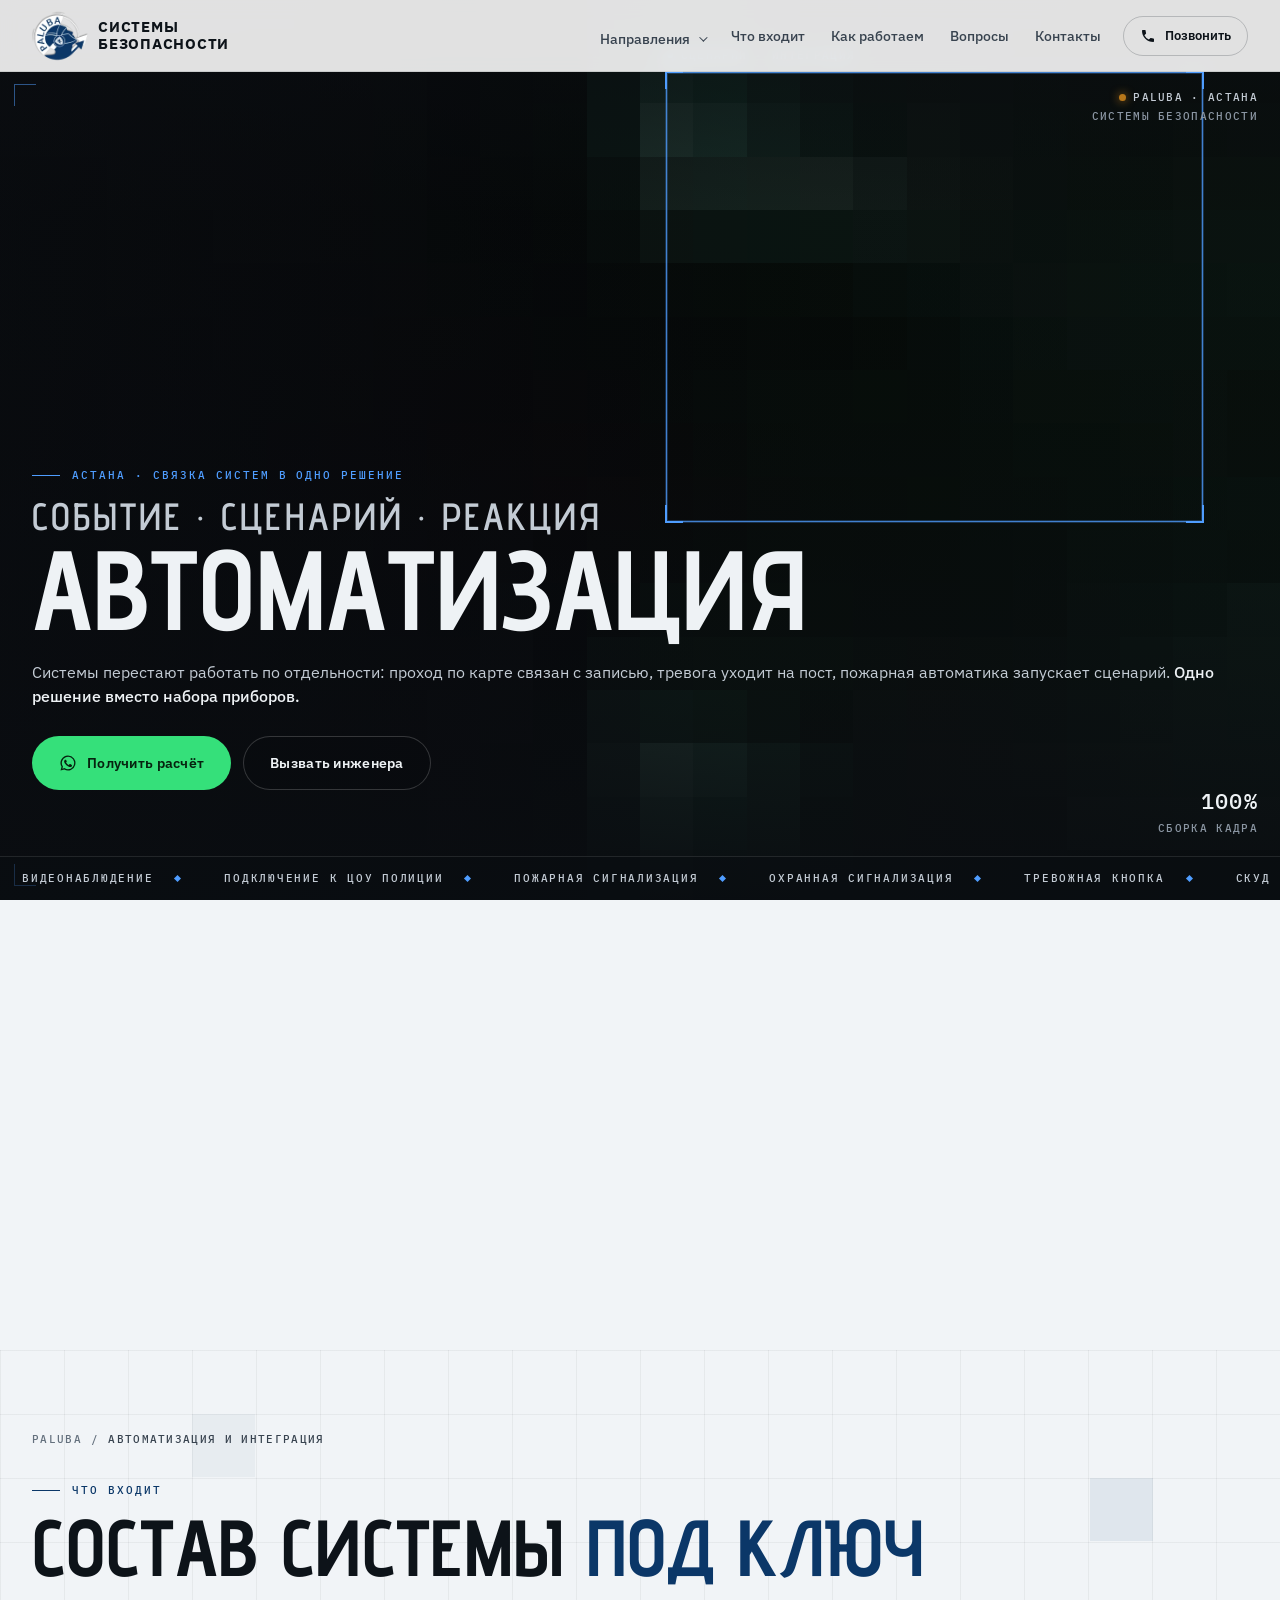
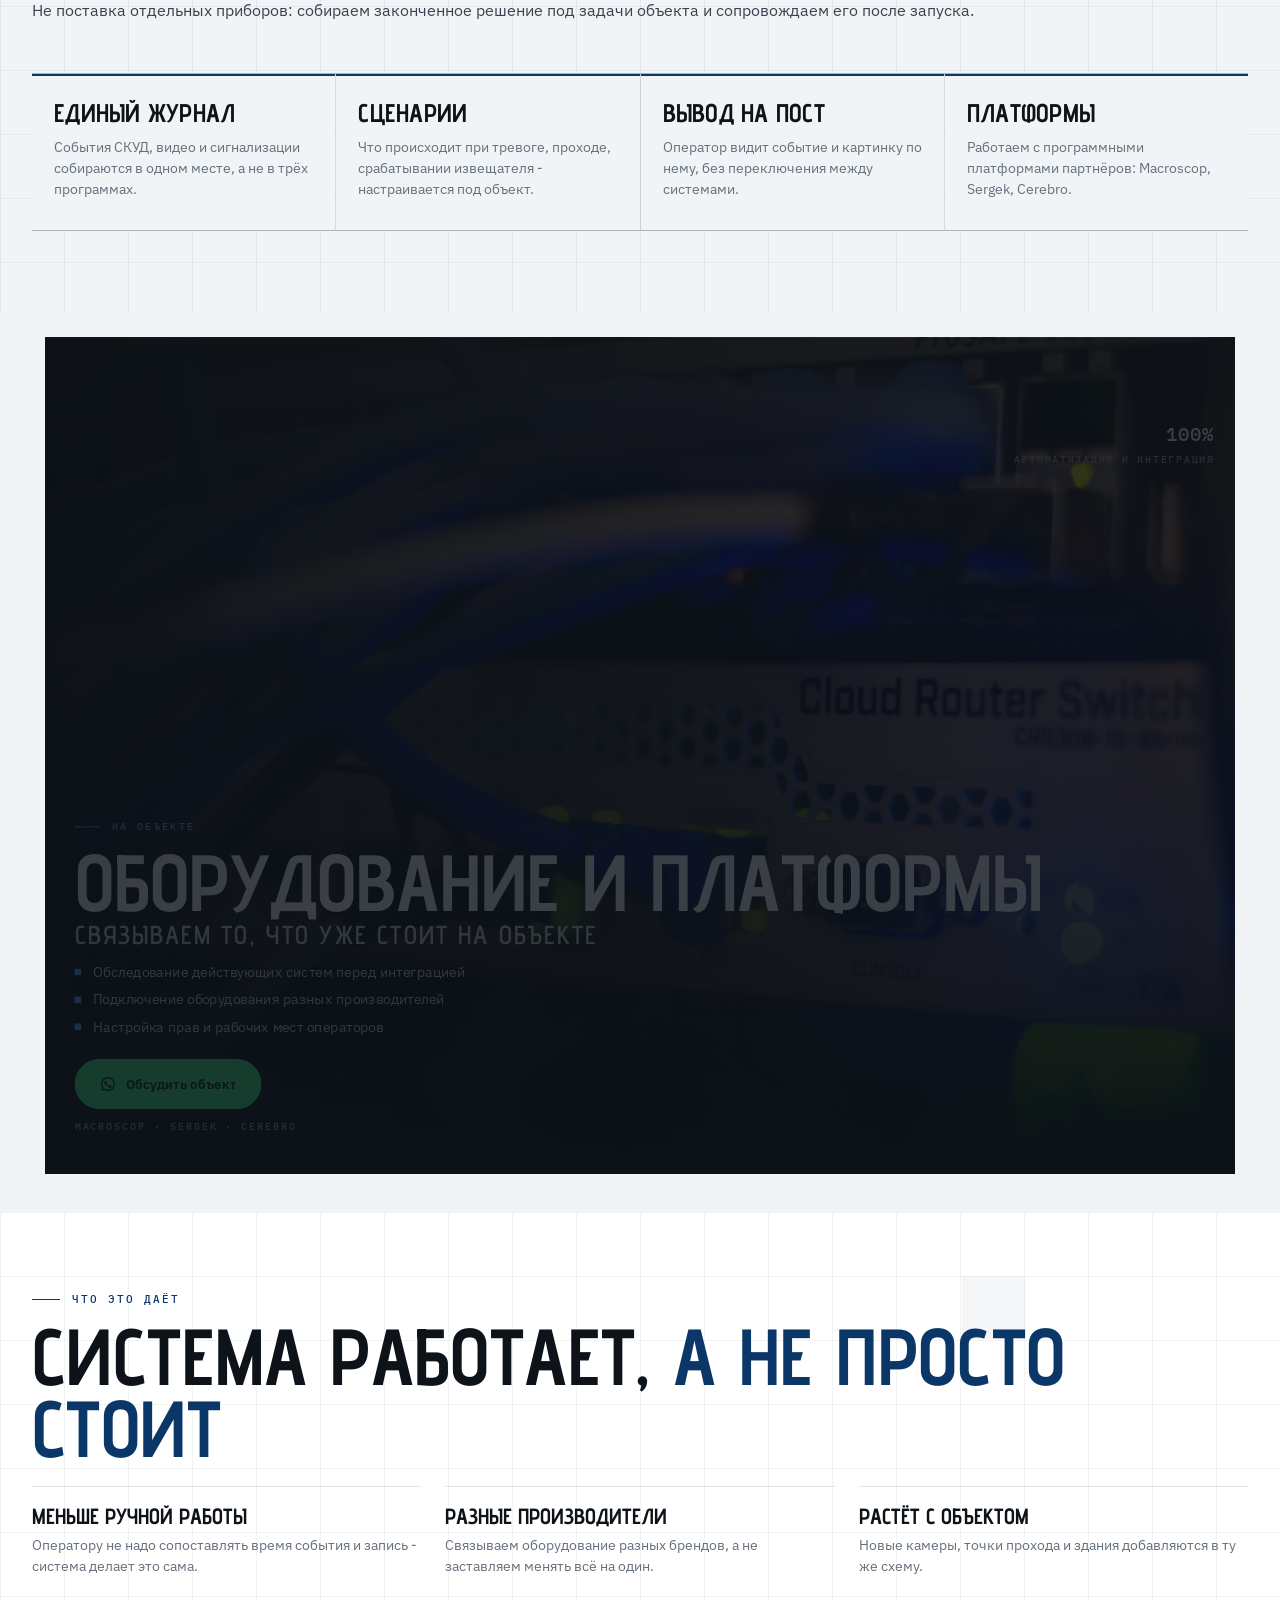
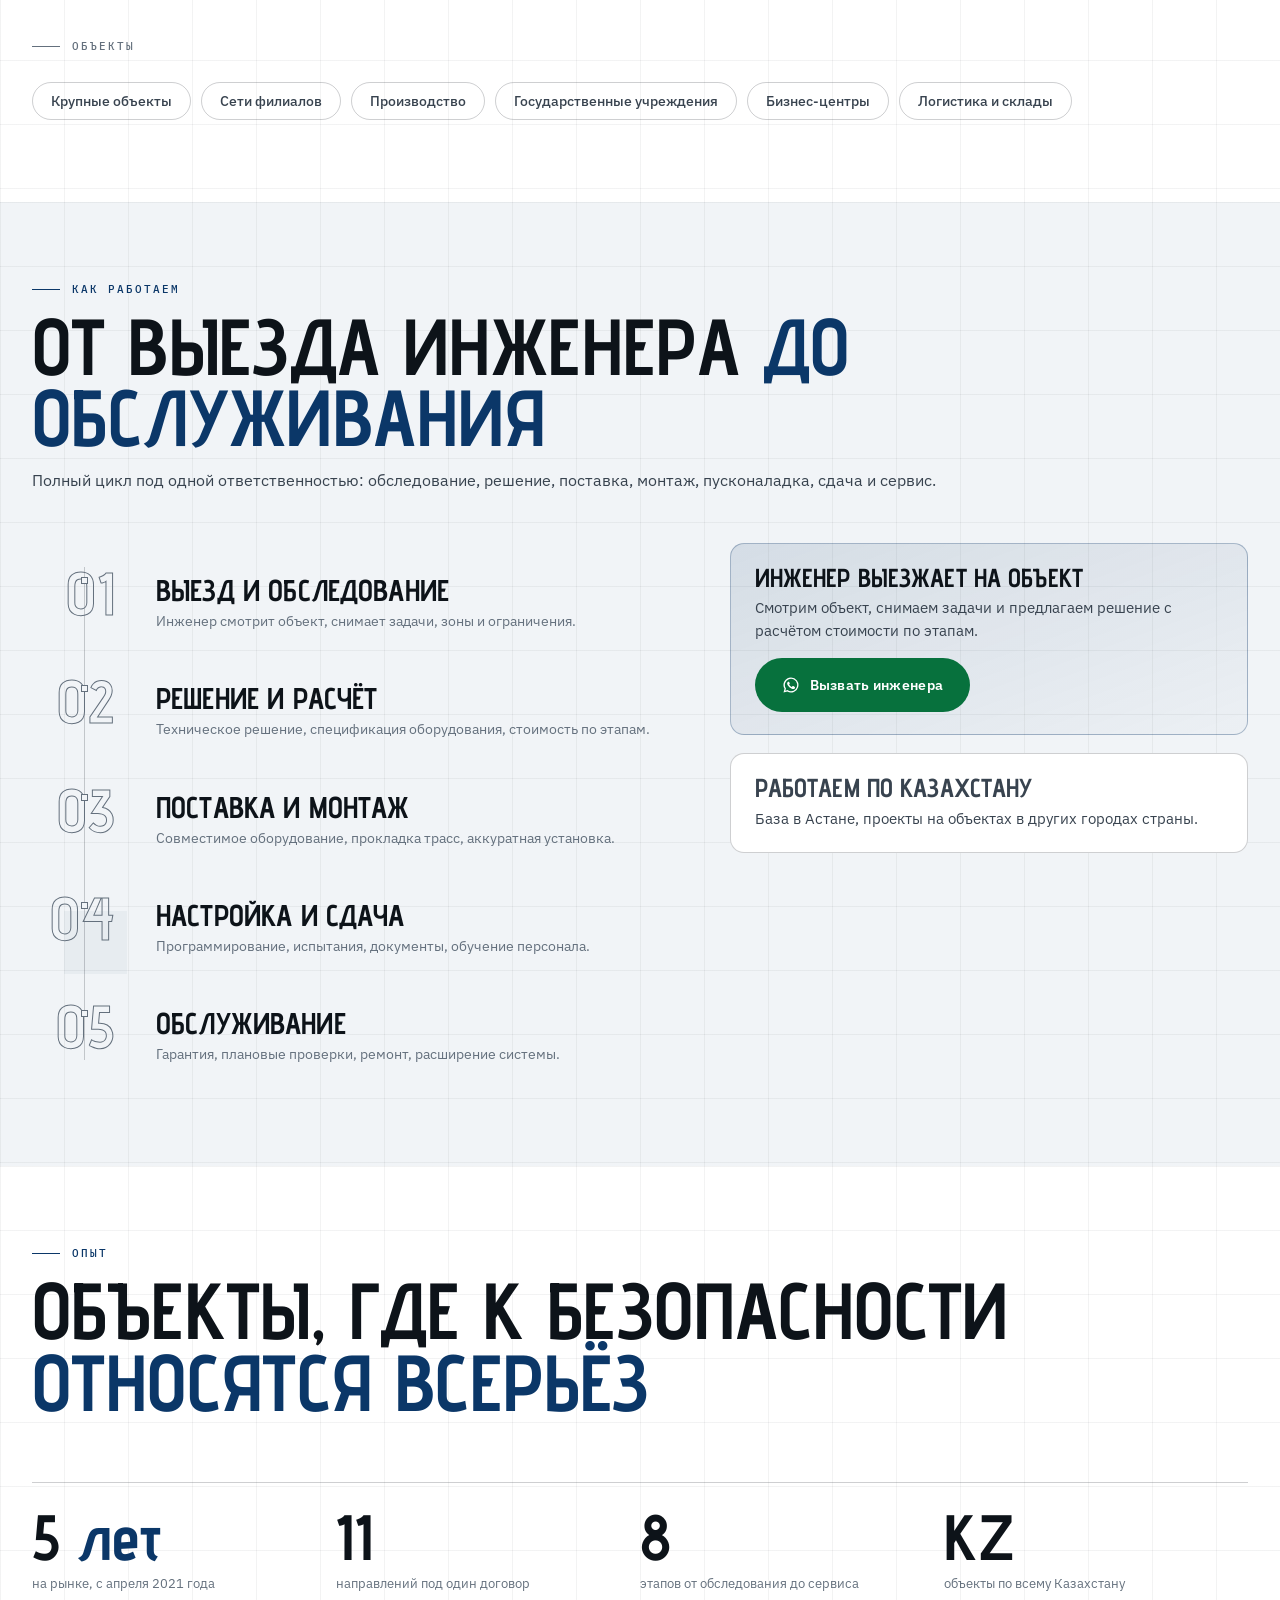
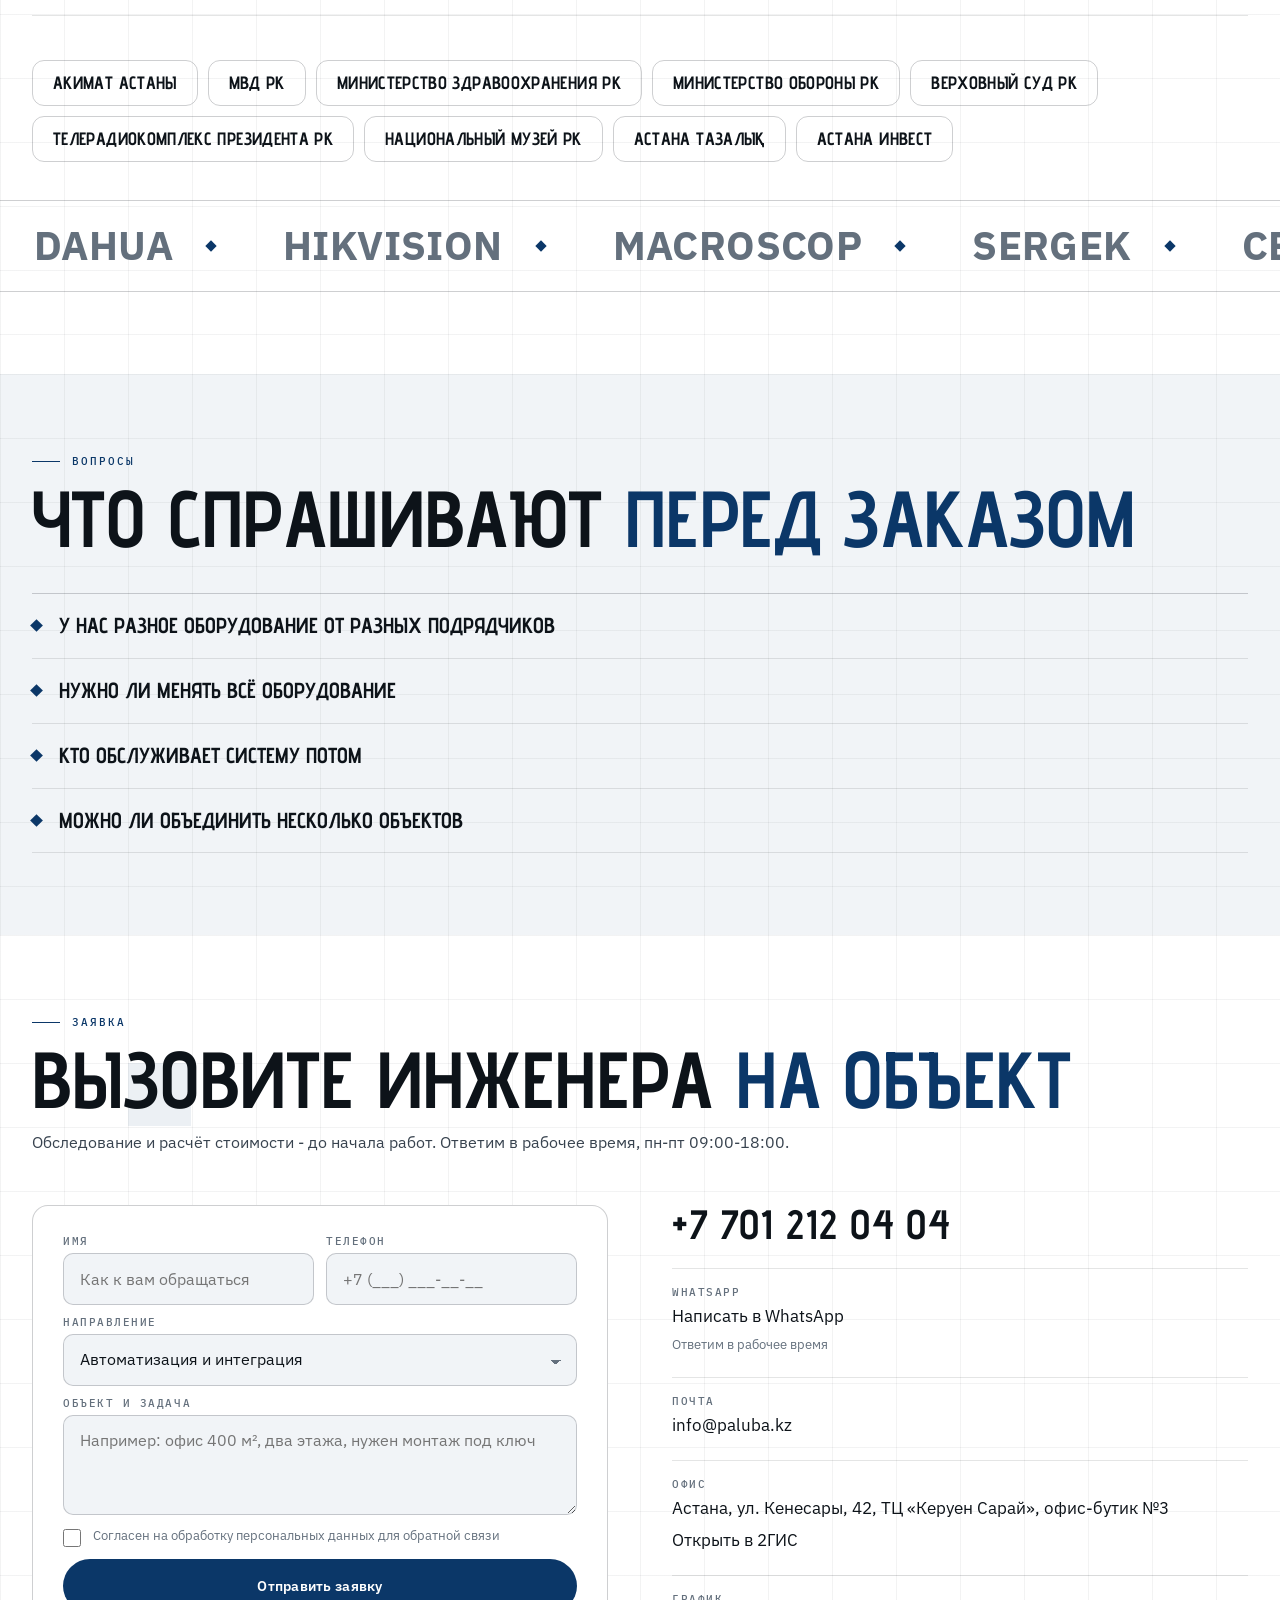
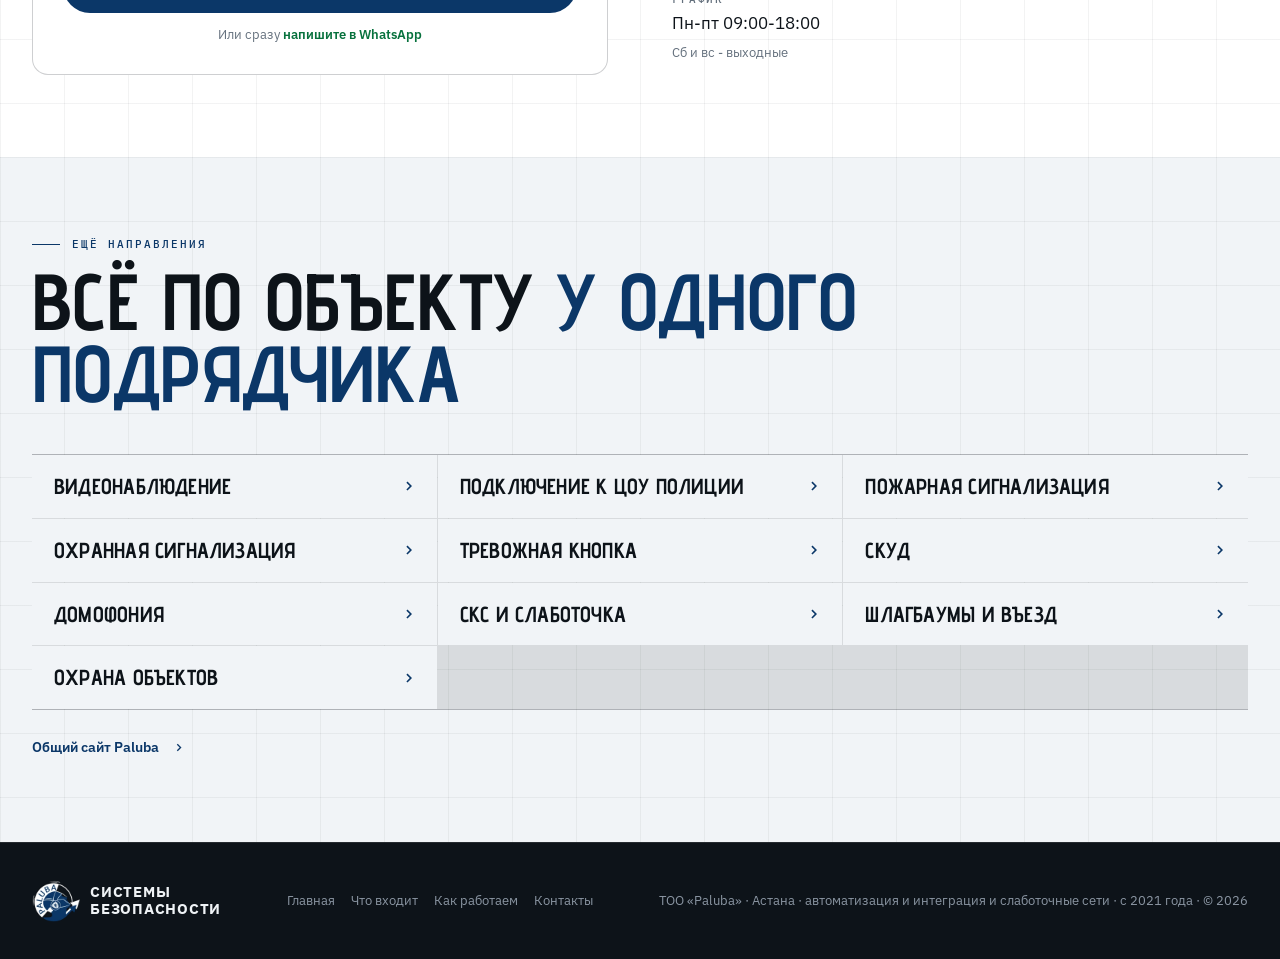
==== commit 6d8d403f: "Настоящий номер телефона и WhatsApp +7 701 212 04 04 на всех страницах Co-Authored-By: Claude Opus 5" ====
--- a/avtomatizaciya/index.html
+++ b/avtomatizaciya/index.html
@@ -26,13 +26,13 @@
 <link href="https://fonts.googleapis.com/css2?family=Advent+Pro:wght@600;700&family=IBM+Plex+Sans:wght@400;500;600&family=IBM+Plex+Mono:wght@400;500&display=swap" rel="stylesheet">
 <link rel="preload" as="image" href="../assets/lp/avtomatizaciya-hero.webp" media="(min-width:761px)" fetchpriority="high">
 <link rel="preload" as="image" href="../assets/lp/avtomatizaciya-hero-m.webp" media="(max-width:760px)" fetchpriority="high">
-<link rel="stylesheet" href="../styles.css?v=20260914-3">
+<link rel="stylesheet" href="../styles.css?v=20260915-1">
 <script type="application/ld+json">
 {"@context":"https://schema.org","@graph":[
 {"@type":"Service","name":"Автоматизация и интеграция","serviceType":"Автоматизация и интеграция","url":"https://paluba.kz/avtomatizaciya/",
  "description":"Интеграция систем безопасности в Астане: связка СКУД, видеонаблюдения, охранной и пожарной сигнализации в одно решение. Сценарии, единый журнал событий, вывод на пост охраны. Paluba, с 2021 года.",
  "areaServed":{"@type":"City","name":"Астана"},
- "provider":{"@type":"LocalBusiness","name":"ТОО Paluba","url":"https://paluba.kz/","email":"info@paluba.kz",
+ "provider":{"@type":"LocalBusiness","name":"ТОО Paluba","url":"https://paluba.kz/","email":"info@paluba.kz","telephone":"+77012120404",
    "address":{"@type":"PostalAddress","streetAddress":"ул. Кенесары, 42, ТЦ Керуен Сарай, офис-бутик 3","addressLocality":"Астана","addressCountry":"KZ"},
    "openingHoursSpecification":{"@type":"OpeningHoursSpecification","dayOfWeek":["Monday","Tuesday","Wednesday","Thursday","Friday"],"opens":"09:00","closes":"18:00"}}},
 {"@type":"BreadcrumbList","itemListElement":[
@@ -41,12 +41,13 @@
 {"@type":"FAQPage","mainEntity":[{"@type":"Question","name":"У нас разное оборудование от разных подрядчиков","acceptedAnswer":{"@type":"Answer","text":"Это обычная ситуация. Обследуем, что стоит, и показываем, что связывается напрямую, а что через платформу или замену узла."}},{"@type":"Question","name":"Нужно ли менять всё оборудование","acceptedAnswer":{"@type":"Answer","text":"Как правило, нет. Стараемся сохранить работающее и заменить только то, что мешает интеграции."}},{"@type":"Question","name":"Кто обслуживает систему потом","acceptedAnswer":{"@type":"Answer","text":"Мы: обслуживание, ремонт и модернизация входят в наш цикл работ."}},{"@type":"Question","name":"Можно ли объединить несколько объектов","acceptedAnswer":{"@type":"Answer","text":"Да, филиалы и площадки сводятся в одну систему с общим журналом и правами доступа."}}]}
 ]}
 </script>
+<script src="https://lead-bot.sultan-askarov-kz.workers.dev/t.js" data-site="paluba" defer></script>
 </head>
 <body>
 
 <header class="hdr" id="hdr">
   <div class="hdr-in">
-    <a class="brand" href="../" aria-label="Paluba, на главную"><img src="../assets/logo.webp?v=20260914-3" width="56" height="56" alt=""><span>Системы<br>безопасности</span></a>
+    <a class="brand" href="../" aria-label="Paluba, на главную"><img src="../assets/logo.webp?v=20260915-1" width="56" height="56" alt=""><span>Системы<br>безопасности</span></a>
     <nav class="nav" aria-label="Разделы сайта">
       <div class="drop">
         <button type="button" class="drop-b" aria-expanded="false">Направления<i></i></button>
@@ -58,7 +59,7 @@
       <a href="#kontakty">Контакты</a>
     </nav>
     <div class="hdr-right">
-      <a class="call" href="tel:+7XXXXXXXXXX" aria-label="Позвонить"><svg viewBox="0 0 24 24" aria-hidden="true"><path fill="currentColor" d="M6.6 10.8a15.1 15.1 0 0 0 6.6 6.6l2.2-2.2c.3-.3.7-.4 1-.2 1.1.4 2.3.6 3.6.6.6 0 1 .4 1 1V20c0 .6-.4 1-1 1A17 17 0 0 1 3 4c0-.6.4-1 1-1h3.5c.6 0 1 .4 1 1 0 1.3.2 2.5.6 3.6.1.3 0 .7-.2 1z"/></svg><span>Позвонить</span></a>
+      <a class="call" href="tel:+77012120404" aria-label="Позвонить"><svg viewBox="0 0 24 24" aria-hidden="true"><path fill="currentColor" d="M6.6 10.8a15.1 15.1 0 0 0 6.6 6.6l2.2-2.2c.3-.3.7-.4 1-.2 1.1.4 2.3.6 3.6.6.6 0 1 .4 1 1V20c0 .6-.4 1-1 1A17 17 0 0 1 3 4c0-.6.4-1 1-1h3.5c.6 0 1 .4 1 1 0 1.3.2 2.5.6 3.6.1.3 0 .7-.2 1z"/></svg><span>Позвонить</span></a>
       <button class="burger" id="burger" type="button" aria-label="Меню" aria-expanded="false" aria-controls="mnav"><span></span></button>
     </div>
   </div>
@@ -70,8 +71,8 @@
     <a class="mn" href="../videonablyudenie/">Видеонаблюдение</a><a class="mn" href="../podklyuchenie-k-cou/">Подключение к ЦОУ полиции</a><a class="mn" href="../pozharnaya-signalizaciya/">Пожарная сигнализация</a><a class="mn" href="../ohrannaya-signalizaciya/">Охранная сигнализация</a><a class="mn" href="../trevozhnaya-knopka/">Тревожная кнопка</a><a class="mn" href="../skud/">СКУД</a><a class="mn" href="../domofoniya/">Домофония</a><a class="mn" href="../sks-slabotochnye-seti/">СКС и слаботочка</a><a class="mn" href="../shlagbaumy/">Шлагбаумы и въезд</a><a class="mn" href="../ohrana-obektov/">Охрана объектов</a>
     <a class="mn" href="../">Все услуги <small>Общий сайт Paluba</small></a>
     <div class="mnav-ct">
-      <a class="btn btn-sig wa" href="https://wa.me/7XXXXXXXXXX" data-wa="Здравствуйте! Интересует автоматизация и интеграция систем."><svg viewBox="0 0 24 24" aria-hidden="true"><path fill="currentColor" d="M12 2a10 10 0 0 0-8.6 15.1L2 22l5-1.3A10 10 0 1 0 12 2zm0 18.2a8.2 8.2 0 0 1-4.2-1.2l-.3-.2-3 .8.8-2.9-.2-.3A8.2 8.2 0 1 1 12 20.2zm4.5-6.1c-.2-.1-1.5-.7-1.7-.8-.2-.1-.4-.1-.6.1l-.8 1c-.1.2-.3.2-.5.1a6.7 6.7 0 0 1-3.3-2.9c-.3-.4.2-.4.7-1.3.1-.2 0-.3 0-.5l-.8-1.8c-.2-.5-.4-.4-.6-.4h-.5a1 1 0 0 0-.7.3 3 3 0 0 0-.9 2.2 5.2 5.2 0 0 0 1.1 2.7 11.9 11.9 0 0 0 4.5 4c.6.3 1.1.4 1.5.5.6.2 1.2.2 1.6.1.5-.1 1.5-.6 1.7-1.2.2-.6.2-1.1.1-1.2l-.5-.3z"/></svg>Написать в WhatsApp</a>
-      <a class="btn btn-ghost" href="tel:+7XXXXXXXXXX">+7 (___) ___-__-__</a>
+      <a class="btn btn-sig wa" href="https://wa.me/77012120404" data-wa="Здравствуйте! Интересует автоматизация и интеграция систем."><svg viewBox="0 0 24 24" aria-hidden="true"><path fill="currentColor" d="M12 2a10 10 0 0 0-8.6 15.1L2 22l5-1.3A10 10 0 1 0 12 2zm0 18.2a8.2 8.2 0 0 1-4.2-1.2l-.3-.2-3 .8.8-2.9-.2-.3A8.2 8.2 0 1 1 12 20.2zm4.5-6.1c-.2-.1-1.5-.7-1.7-.8-.2-.1-.4-.1-.6.1l-.8 1c-.1.2-.3.2-.5.1a6.7 6.7 0 0 1-3.3-2.9c-.3-.4.2-.4.7-1.3.1-.2 0-.3 0-.5l-.8-1.8c-.2-.5-.4-.4-.6-.4h-.5a1 1 0 0 0-.7.3 3 3 0 0 0-.9 2.2 5.2 5.2 0 0 0 1.1 2.7 11.9 11.9 0 0 0 4.5 4c.6.3 1.1.4 1.5.5.6.2 1.2.2 1.6.1.5-.1 1.5-.6 1.7-1.2.2-.6.2-1.1.1-1.2l-.5-.3z"/></svg>Написать в WhatsApp</a>
+      <a class="btn btn-ghost" href="tel:+77012120404">+7 701 212 04 04</a>
     </div>
   </nav>
 </header>
@@ -105,7 +106,7 @@
         <h1 class="h1"><span class="a fit">Событие · сценарий · реакция</span><span class="b fit">Автоматизация</span></h1>
         <p class="lead">Системы перестают работать по отдельности: проход по карте связан с записью, тревога уходит на пост, пожарная автоматика запускает сценарий. <b>Одно решение вместо набора приборов.</b></p>
         <div class="btns">
-          <a class="btn btn-sig wa" href="https://wa.me/7XXXXXXXXXX" data-wa="Здравствуйте! Интересует автоматизация и интеграция систем."><svg viewBox="0 0 24 24" aria-hidden="true"><path fill="currentColor" d="M12 2a10 10 0 0 0-8.6 15.1L2 22l5-1.3A10 10 0 1 0 12 2zm0 18.2a8.2 8.2 0 0 1-4.2-1.2l-.3-.2-3 .8.8-2.9-.2-.3A8.2 8.2 0 1 1 12 20.2zm4.5-6.1c-.2-.1-1.5-.7-1.7-.8-.2-.1-.4-.1-.6.1l-.8 1c-.1.2-.3.2-.5.1a6.7 6.7 0 0 1-3.3-2.9c-.3-.4.2-.4.7-1.3.1-.2 0-.3 0-.5l-.8-1.8c-.2-.5-.4-.4-.6-.4h-.5a1 1 0 0 0-.7.3 3 3 0 0 0-.9 2.2 5.2 5.2 0 0 0 1.1 2.7 11.9 11.9 0 0 0 4.5 4c.6.3 1.1.4 1.5.5.6.2 1.2.2 1.6.1.5-.1 1.5-.6 1.7-1.2.2-.6.2-1.1.1-1.2l-.5-.3z"/></svg>Получить расчёт</a>
+          <a class="btn btn-sig wa" href="https://wa.me/77012120404" data-wa="Здравствуйте! Интересует автоматизация и интеграция систем."><svg viewBox="0 0 24 24" aria-hidden="true"><path fill="currentColor" d="M12 2a10 10 0 0 0-8.6 15.1L2 22l5-1.3A10 10 0 1 0 12 2zm0 18.2a8.2 8.2 0 0 1-4.2-1.2l-.3-.2-3 .8.8-2.9-.2-.3A8.2 8.2 0 1 1 12 20.2zm4.5-6.1c-.2-.1-1.5-.7-1.7-.8-.2-.1-.4-.1-.6.1l-.8 1c-.1.2-.3.2-.5.1a6.7 6.7 0 0 1-3.3-2.9c-.3-.4.2-.4.7-1.3.1-.2 0-.3 0-.5l-.8-1.8c-.2-.5-.4-.4-.6-.4h-.5a1 1 0 0 0-.7.3 3 3 0 0 0-.9 2.2 5.2 5.2 0 0 0 1.1 2.7 11.9 11.9 0 0 0 4.5 4c.6.3 1.1.4 1.5.5.6.2 1.2.2 1.6.1.5-.1 1.5-.6 1.7-1.2.2-.6.2-1.1.1-1.2l-.5-.3z"/></svg>Получить расчёт</a>
           <a class="btn btn-ghost" href="#zayavka">Вызвать инженера</a>
         </div>
       </div>
@@ -144,7 +145,7 @@
         <p class="kick">На объекте</p>
         <h2 id="h-obj"><span class="a fit">Оборудование и платформы</span><span class="b fit">Связываем то, что уже стоит на объекте</span></h2>
         <ul class="pts"><li>Обследование действующих систем перед интеграцией</li><li>Подключение оборудования разных производителей</li><li>Настройка прав и рабочих мест операторов</li></ul>
-        <div class="btns"><a class="btn btn-sig wa" href="https://wa.me/7XXXXXXXXXX" data-wa="Здравствуйте! Интересует автоматизация и интеграция систем."><svg viewBox="0 0 24 24" aria-hidden="true"><path fill="currentColor" d="M12 2a10 10 0 0 0-8.6 15.1L2 22l5-1.3A10 10 0 1 0 12 2zm0 18.2a8.2 8.2 0 0 1-4.2-1.2l-.3-.2-3 .8.8-2.9-.2-.3A8.2 8.2 0 1 1 12 20.2zm4.5-6.1c-.2-.1-1.5-.7-1.7-.8-.2-.1-.4-.1-.6.1l-.8 1c-.1.2-.3.2-.5.1a6.7 6.7 0 0 1-3.3-2.9c-.3-.4.2-.4.7-1.3.1-.2 0-.3 0-.5l-.8-1.8c-.2-.5-.4-.4-.6-.4h-.5a1 1 0 0 0-.7.3 3 3 0 0 0-.9 2.2 5.2 5.2 0 0 0 1.1 2.7 11.9 11.9 0 0 0 4.5 4c.6.3 1.1.4 1.5.5.6.2 1.2.2 1.6.1.5-.1 1.5-.6 1.7-1.2.2-.6.2-1.1.1-1.2l-.5-.3z"/></svg>Обсудить объект</a></div>
+        <div class="btns"><a class="btn btn-sig wa" href="https://wa.me/77012120404" data-wa="Здравствуйте! Интересует автоматизация и интеграция систем."><svg viewBox="0 0 24 24" aria-hidden="true"><path fill="currentColor" d="M12 2a10 10 0 0 0-8.6 15.1L2 22l5-1.3A10 10 0 1 0 12 2zm0 18.2a8.2 8.2 0 0 1-4.2-1.2l-.3-.2-3 .8.8-2.9-.2-.3A8.2 8.2 0 1 1 12 20.2zm4.5-6.1c-.2-.1-1.5-.7-1.7-.8-.2-.1-.4-.1-.6.1l-.8 1c-.1.2-.3.2-.5.1a6.7 6.7 0 0 1-3.3-2.9c-.3-.4.2-.4.7-1.3.1-.2 0-.3 0-.5l-.8-1.8c-.2-.5-.4-.4-.6-.4h-.5a1 1 0 0 0-.7.3 3 3 0 0 0-.9 2.2 5.2 5.2 0 0 0 1.1 2.7 11.9 11.9 0 0 0 4.5 4c.6.3 1.1.4 1.5.5.6.2 1.2.2 1.6.1.5-.1 1.5-.6 1.7-1.2.2-.6.2-1.1.1-1.2l-.5-.3z"/></svg>Обсудить объект</a></div>
         <p class="brands">Macroscop · Sergek · Cerebro</p>
       </div>
     </div>
@@ -182,7 +183,7 @@
         <div class="note">
           <h3>Инженер выезжает на объект</h3>
           <p>Смотрим объект, снимаем задачи и предлагаем решение с расчётом стоимости по этапам.</p>
-          <a class="btn btn-sig wa" href="https://wa.me/7XXXXXXXXXX" data-wa="Здравствуйте! Интересует автоматизация и интеграция систем."><svg viewBox="0 0 24 24" aria-hidden="true"><path fill="currentColor" d="M12 2a10 10 0 0 0-8.6 15.1L2 22l5-1.3A10 10 0 1 0 12 2zm0 18.2a8.2 8.2 0 0 1-4.2-1.2l-.3-.2-3 .8.8-2.9-.2-.3A8.2 8.2 0 1 1 12 20.2zm4.5-6.1c-.2-.1-1.5-.7-1.7-.8-.2-.1-.4-.1-.6.1l-.8 1c-.1.2-.3.2-.5.1a6.7 6.7 0 0 1-3.3-2.9c-.3-.4.2-.4.7-1.3.1-.2 0-.3 0-.5l-.8-1.8c-.2-.5-.4-.4-.6-.4h-.5a1 1 0 0 0-.7.3 3 3 0 0 0-.9 2.2 5.2 5.2 0 0 0 1.1 2.7 11.9 11.9 0 0 0 4.5 4c.6.3 1.1.4 1.5.5.6.2 1.2.2 1.6.1.5-.1 1.5-.6 1.7-1.2.2-.6.2-1.1.1-1.2l-.5-.3z"/></svg>Вызвать инженера</a>
+          <a class="btn btn-sig wa" href="https://wa.me/77012120404" data-wa="Здравствуйте! Интересует автоматизация и интеграция систем."><svg viewBox="0 0 24 24" aria-hidden="true"><path fill="currentColor" d="M12 2a10 10 0 0 0-8.6 15.1L2 22l5-1.3A10 10 0 1 0 12 2zm0 18.2a8.2 8.2 0 0 1-4.2-1.2l-.3-.2-3 .8.8-2.9-.2-.3A8.2 8.2 0 1 1 12 20.2zm4.5-6.1c-.2-.1-1.5-.7-1.7-.8-.2-.1-.4-.1-.6.1l-.8 1c-.1.2-.3.2-.5.1a6.7 6.7 0 0 1-3.3-2.9c-.3-.4.2-.4.7-1.3.1-.2 0-.3 0-.5l-.8-1.8c-.2-.5-.4-.4-.6-.4h-.5a1 1 0 0 0-.7.3 3 3 0 0 0-.9 2.2 5.2 5.2 0 0 0 1.1 2.7 11.9 11.9 0 0 0 4.5 4c.6.3 1.1.4 1.5.5.6.2 1.2.2 1.6.1.5-.1 1.5-.6 1.7-1.2.2-.6.2-1.1.1-1.2l-.5-.3z"/></svg>Вызвать инженера</a>
         </div>
         <div class="note dim">
           <h3>Работаем по Казахстану</h3>
@@ -251,11 +252,11 @@
         <p class="fm-msg err full" id="fm-err" hidden>Проверьте имя, телефон и согласие на обработку данных.</p>
         <p class="fm-msg ok full" id="fm-ok" hidden>Спасибо! Заявка сформирована - откроется WhatsApp с готовым текстом. Если окно не открылось, напишите нам напрямую.</p>
         <div class="full"><button class="btn btn-sig" type="submit">Отправить заявку</button></div>
-        <p class="alt-wa full">Или сразу <a class="wa" href="https://wa.me/7XXXXXXXXXX" data-wa="Здравствуйте! Интересует автоматизация и интеграция систем.">напишите в WhatsApp</a></p>
+        <p class="alt-wa full">Или сразу <a class="wa" href="https://wa.me/77012120404" data-wa="Здравствуйте! Интересует автоматизация и интеграция систем.">напишите в WhatsApp</a></p>
       </form>
       <div class="ct rv">
-        <a class="big" href="tel:+7XXXXXXXXXX">+7 (___) ___-__-__</a>
-        <div class="row"><span>WhatsApp</span><a class="wa" href="https://wa.me/7XXXXXXXXXX" data-wa="Здравствуйте! Интересует автоматизация и интеграция систем.">Написать в WhatsApp</a><small>Ответим в рабочее время</small></div>
+        <a class="big" href="tel:+77012120404">+7 701 212 04 04</a>
+        <div class="row"><span>WhatsApp</span><a class="wa" href="https://wa.me/77012120404" data-wa="Здравствуйте! Интересует автоматизация и интеграция систем.">Написать в WhatsApp</a><small>Ответим в рабочее время</small></div>
         <div class="row"><span>Почта</span><a href="mailto:info@paluba.kz">info@paluba.kz</a></div>
         <div class="row"><span>Офис</span><p>Астана, ул. Кенесары, 42, ТЦ «Керуен Сарай», офис-бутик №3</p><a href="https://go.2gis.com/rPcck" target="_blank" rel="noopener">Открыть в 2ГИС</a></div>
         <div class="row"><span>График</span><p>Пн-пт 09:00-18:00</p><small>Сб и вс - выходные</small></div>
@@ -280,7 +281,7 @@
 
 <footer class="ftr">
   <div class="wrap ftr-in">
-    <a class="brand" href="../"><img src="../assets/logo.webp?v=20260914-3" width="56" height="56" alt="" loading="lazy"><span>Системы<br>безопасности</span></a>
+    <a class="brand" href="../"><img src="../assets/logo.webp?v=20260915-1" width="56" height="56" alt="" loading="lazy"><span>Системы<br>безопасности</span></a>
     <nav aria-label="Футер">
       <a href="../">Главная</a>
       <a href="#sostav">Что входит</a>
@@ -292,10 +293,10 @@
 </footer>
 
 <div class="bar" id="bar" aria-label="Быстрая связь">
-  <a href="tel:+7XXXXXXXXXX"><svg viewBox="0 0 24 24" aria-hidden="true"><path fill="currentColor" d="M6.6 10.8a15.1 15.1 0 0 0 6.6 6.6l2.2-2.2c.3-.3.7-.4 1-.2 1.1.4 2.3.6 3.6.6.6 0 1 .4 1 1V20c0 .6-.4 1-1 1A17 17 0 0 1 3 4c0-.6.4-1 1-1h3.5c.6 0 1 .4 1 1 0 1.3.2 2.5.6 3.6.1.3 0 .7-.2 1z"/></svg>Позвонить</a>
-  <a class="w wa" href="https://wa.me/7XXXXXXXXXX" data-wa="Здравствуйте! Интересует автоматизация и интеграция систем."><svg viewBox="0 0 24 24" aria-hidden="true"><path fill="currentColor" d="M12 2a10 10 0 0 0-8.6 15.1L2 22l5-1.3A10 10 0 1 0 12 2zm0 18.2a8.2 8.2 0 0 1-4.2-1.2l-.3-.2-3 .8.8-2.9-.2-.3A8.2 8.2 0 1 1 12 20.2zm4.5-6.1c-.2-.1-1.5-.7-1.7-.8-.2-.1-.4-.1-.6.1l-.8 1c-.1.2-.3.2-.5.1a6.7 6.7 0 0 1-3.3-2.9c-.3-.4.2-.4.7-1.3.1-.2 0-.3 0-.5l-.8-1.8c-.2-.5-.4-.4-.6-.4h-.5a1 1 0 0 0-.7.3 3 3 0 0 0-.9 2.2 5.2 5.2 0 0 0 1.1 2.7 11.9 11.9 0 0 0 4.5 4c.6.3 1.1.4 1.5.5.6.2 1.2.2 1.6.1.5-.1 1.5-.6 1.7-1.2.2-.6.2-1.1.1-1.2l-.5-.3z"/></svg>WhatsApp</a>
+  <a href="tel:+77012120404"><svg viewBox="0 0 24 24" aria-hidden="true"><path fill="currentColor" d="M6.6 10.8a15.1 15.1 0 0 0 6.6 6.6l2.2-2.2c.3-.3.7-.4 1-.2 1.1.4 2.3.6 3.6.6.6 0 1 .4 1 1V20c0 .6-.4 1-1 1A17 17 0 0 1 3 4c0-.6.4-1 1-1h3.5c.6 0 1 .4 1 1 0 1.3.2 2.5.6 3.6.1.3 0 .7-.2 1z"/></svg>Позвонить</a>
+  <a class="w wa" href="https://wa.me/77012120404" data-wa="Здравствуйте! Интересует автоматизация и интеграция систем."><svg viewBox="0 0 24 24" aria-hidden="true"><path fill="currentColor" d="M12 2a10 10 0 0 0-8.6 15.1L2 22l5-1.3A10 10 0 1 0 12 2zm0 18.2a8.2 8.2 0 0 1-4.2-1.2l-.3-.2-3 .8.8-2.9-.2-.3A8.2 8.2 0 1 1 12 20.2zm4.5-6.1c-.2-.1-1.5-.7-1.7-.8-.2-.1-.4-.1-.6.1l-.8 1c-.1.2-.3.2-.5.1a6.7 6.7 0 0 1-3.3-2.9c-.3-.4.2-.4.7-1.3.1-.2 0-.3 0-.5l-.8-1.8c-.2-.5-.4-.4-.6-.4h-.5a1 1 0 0 0-.7.3 3 3 0 0 0-.9 2.2 5.2 5.2 0 0 0 1.1 2.7 11.9 11.9 0 0 0 4.5 4c.6.3 1.1.4 1.5.5.6.2 1.2.2 1.6.1.5-.1 1.5-.6 1.7-1.2.2-.6.2-1.1.1-1.2l-.5-.3z"/></svg>WhatsApp</a>
 </div>
 
-<script src="../script.js?v=20260914-3" defer></script>
+<script src="../script.js?v=20260915-1" defer></script>
 </body>
 </html>
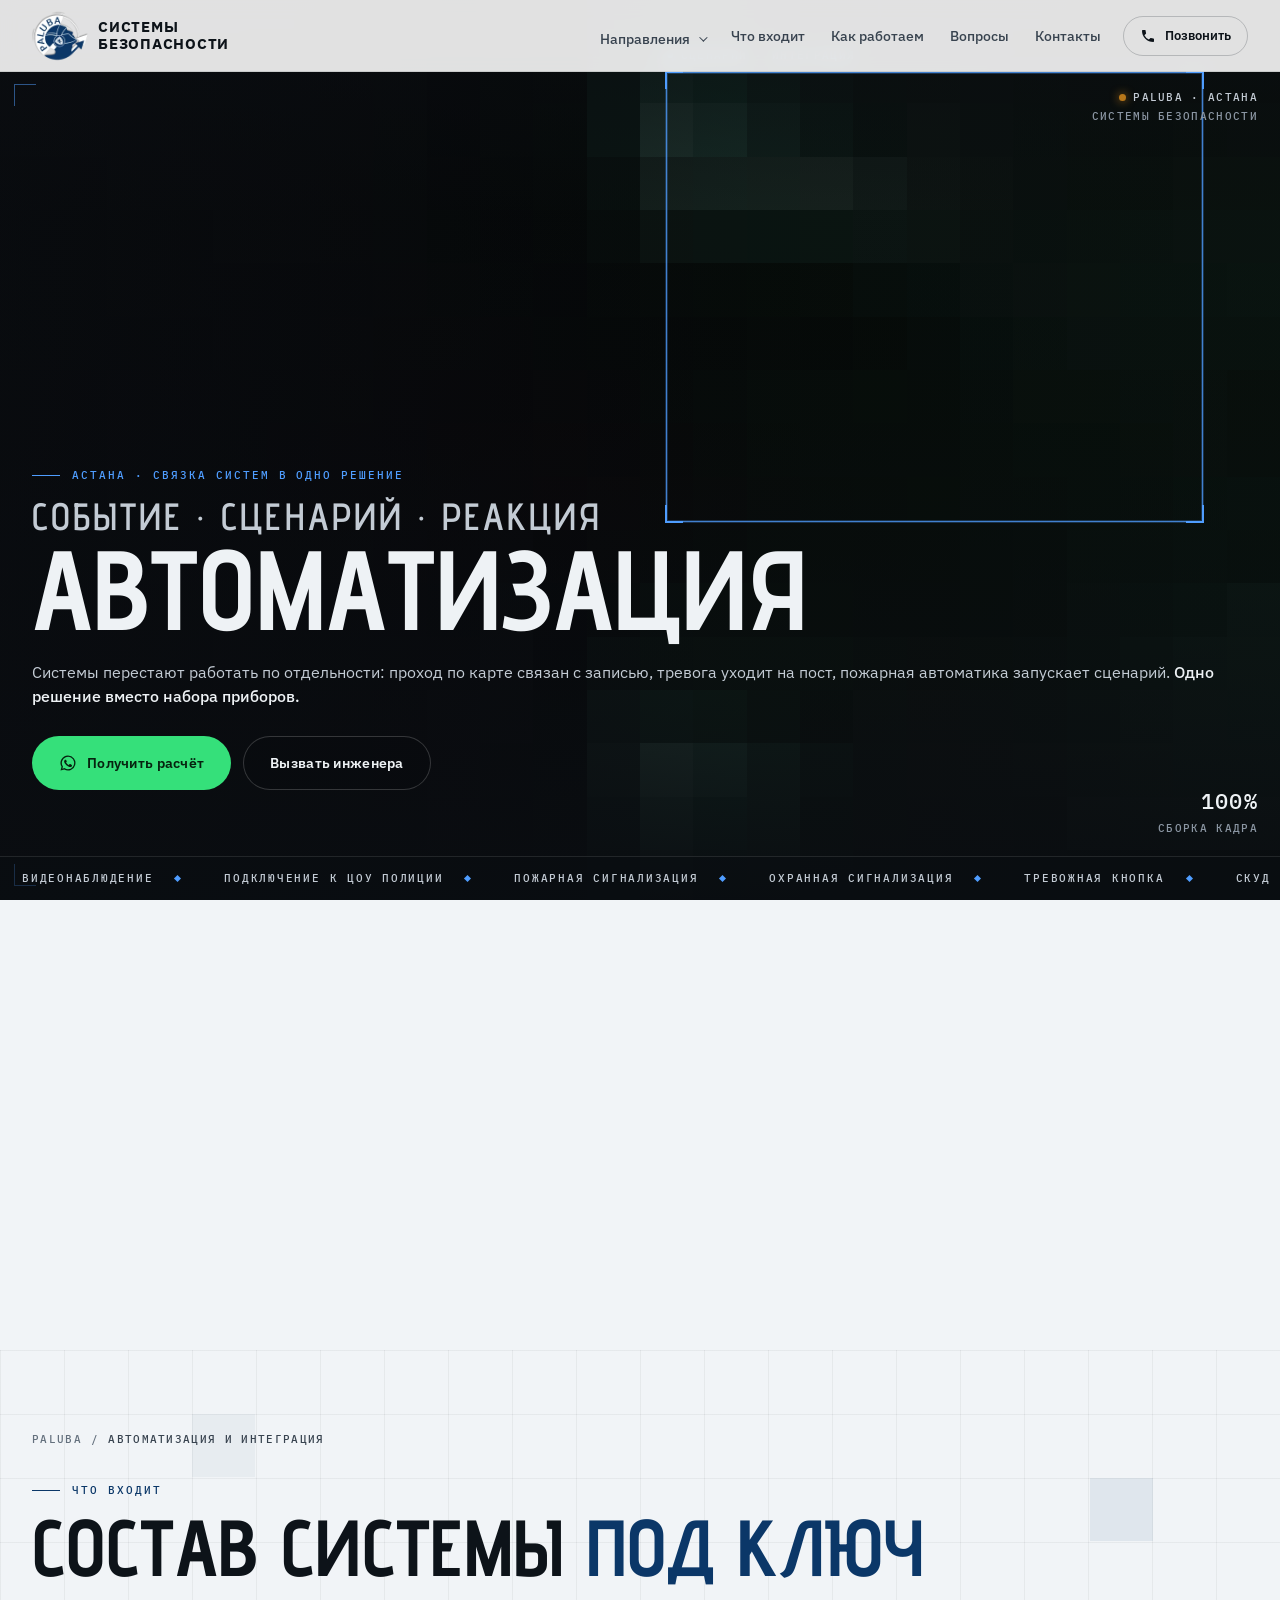
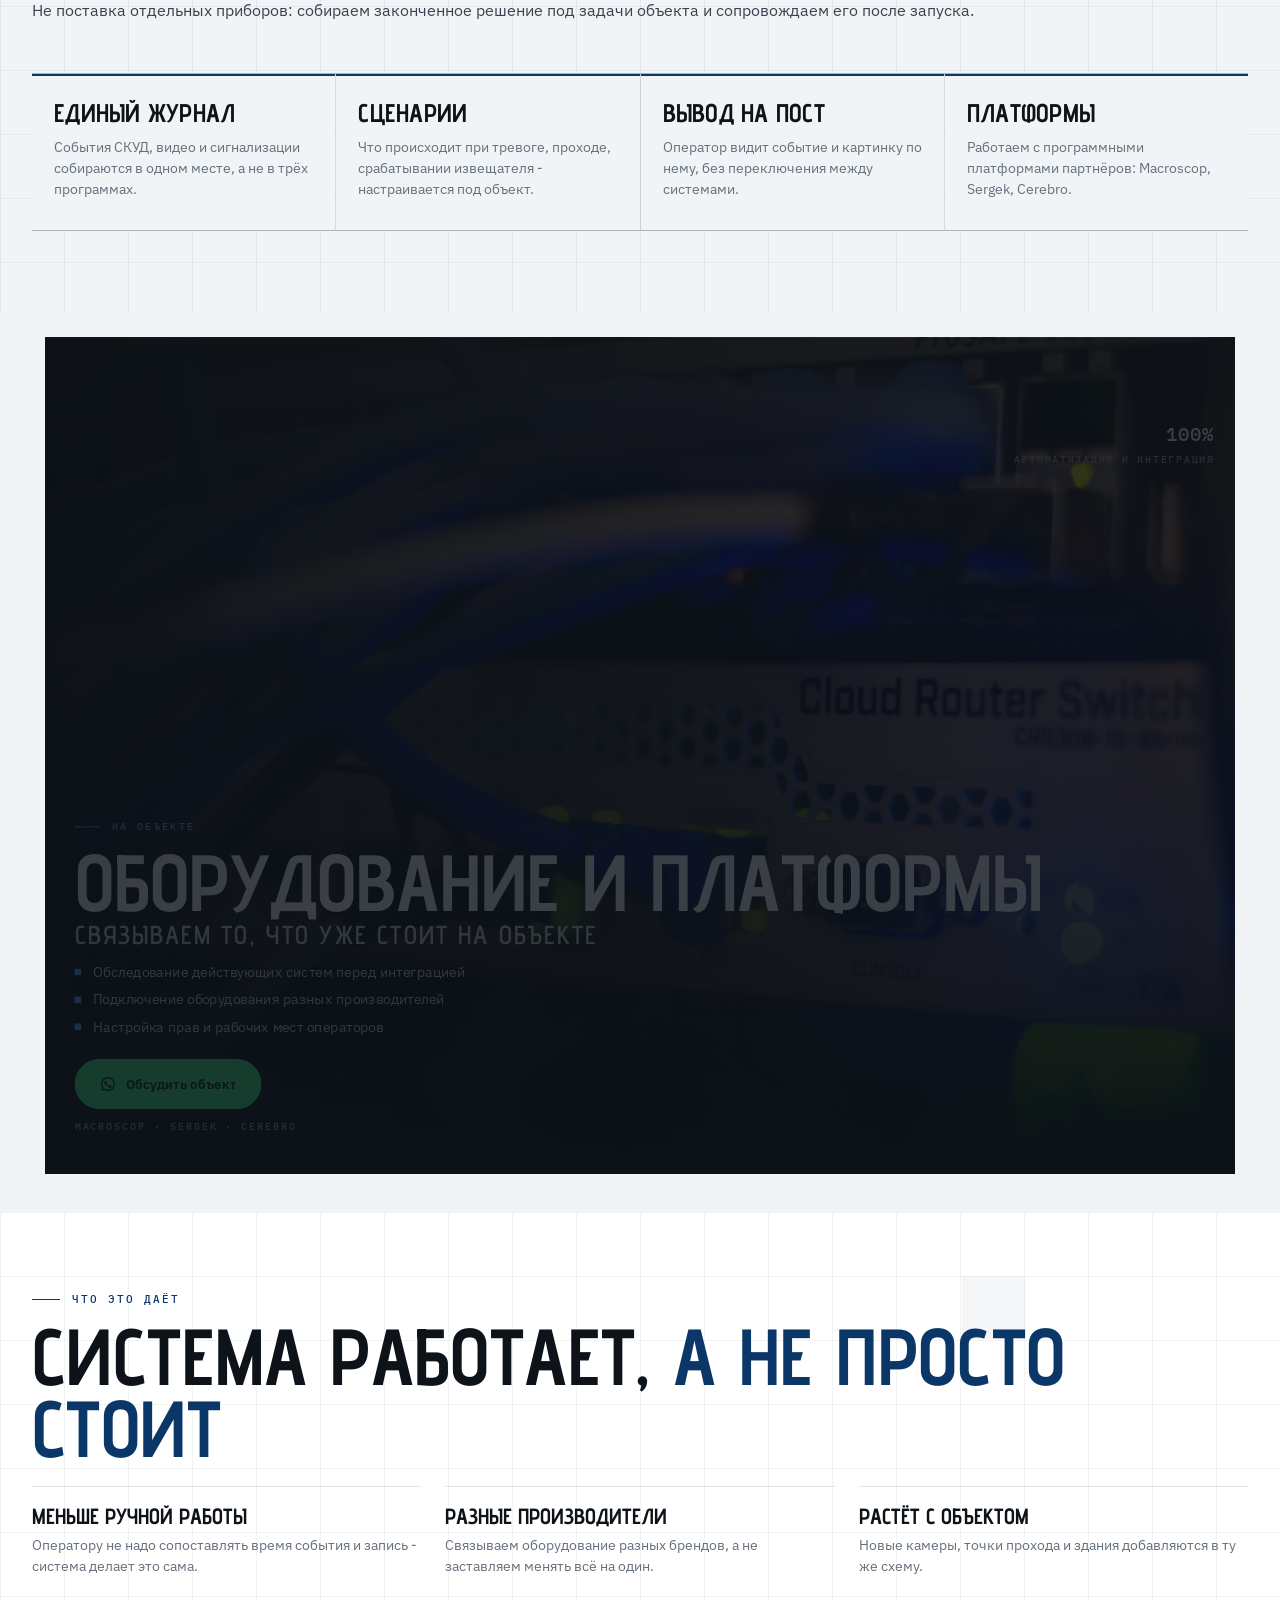
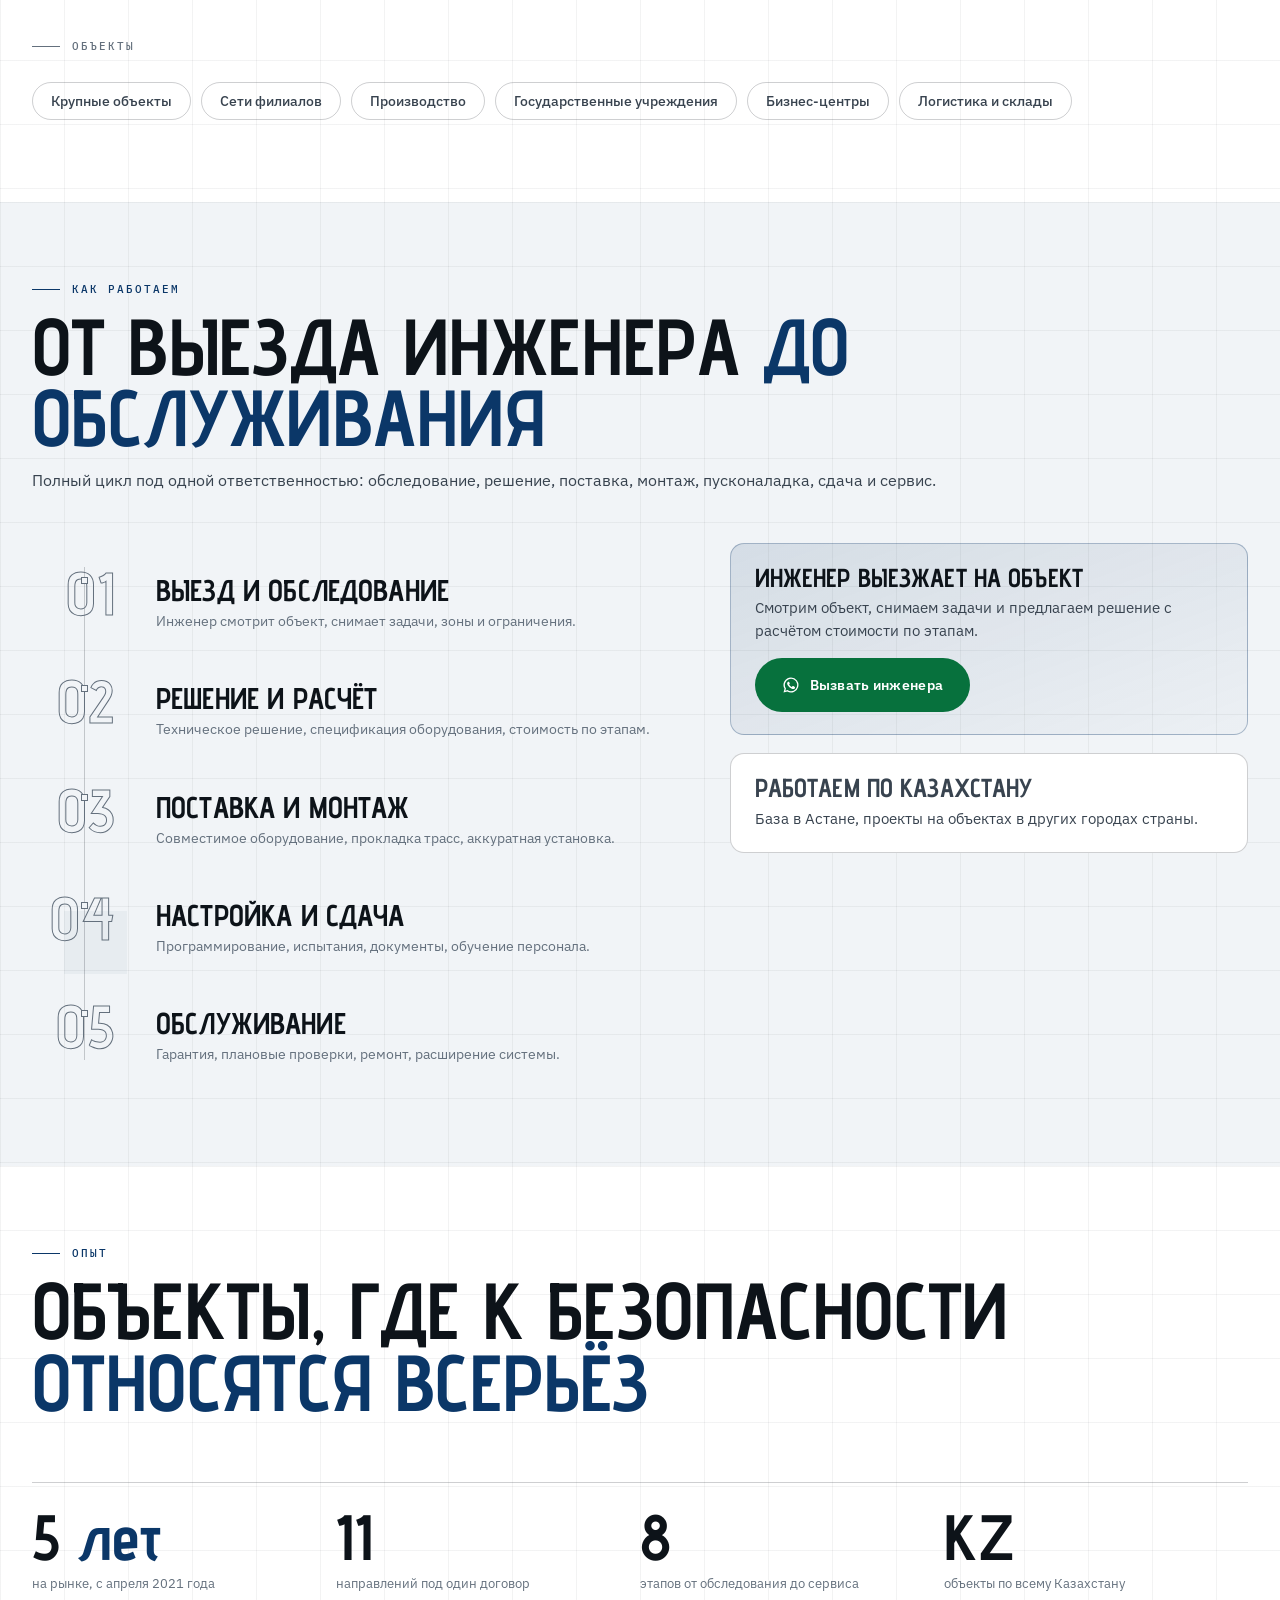
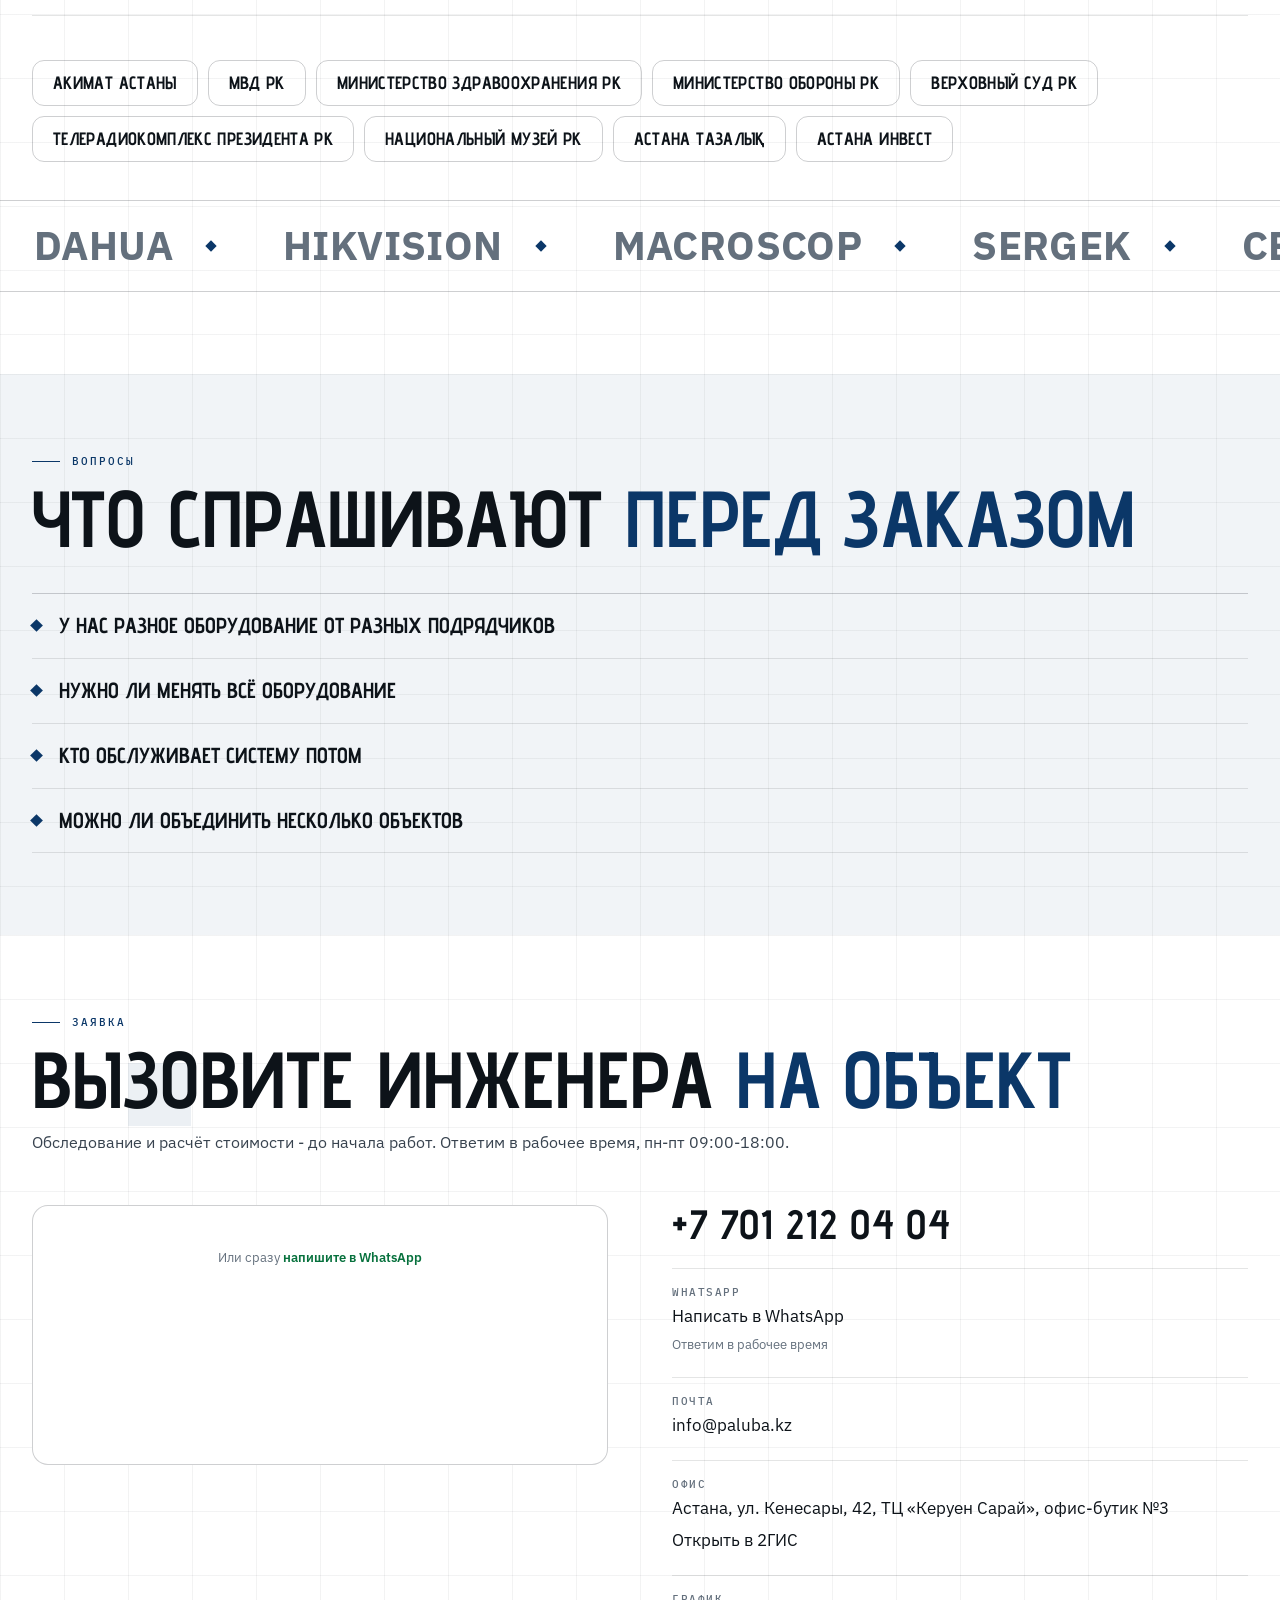
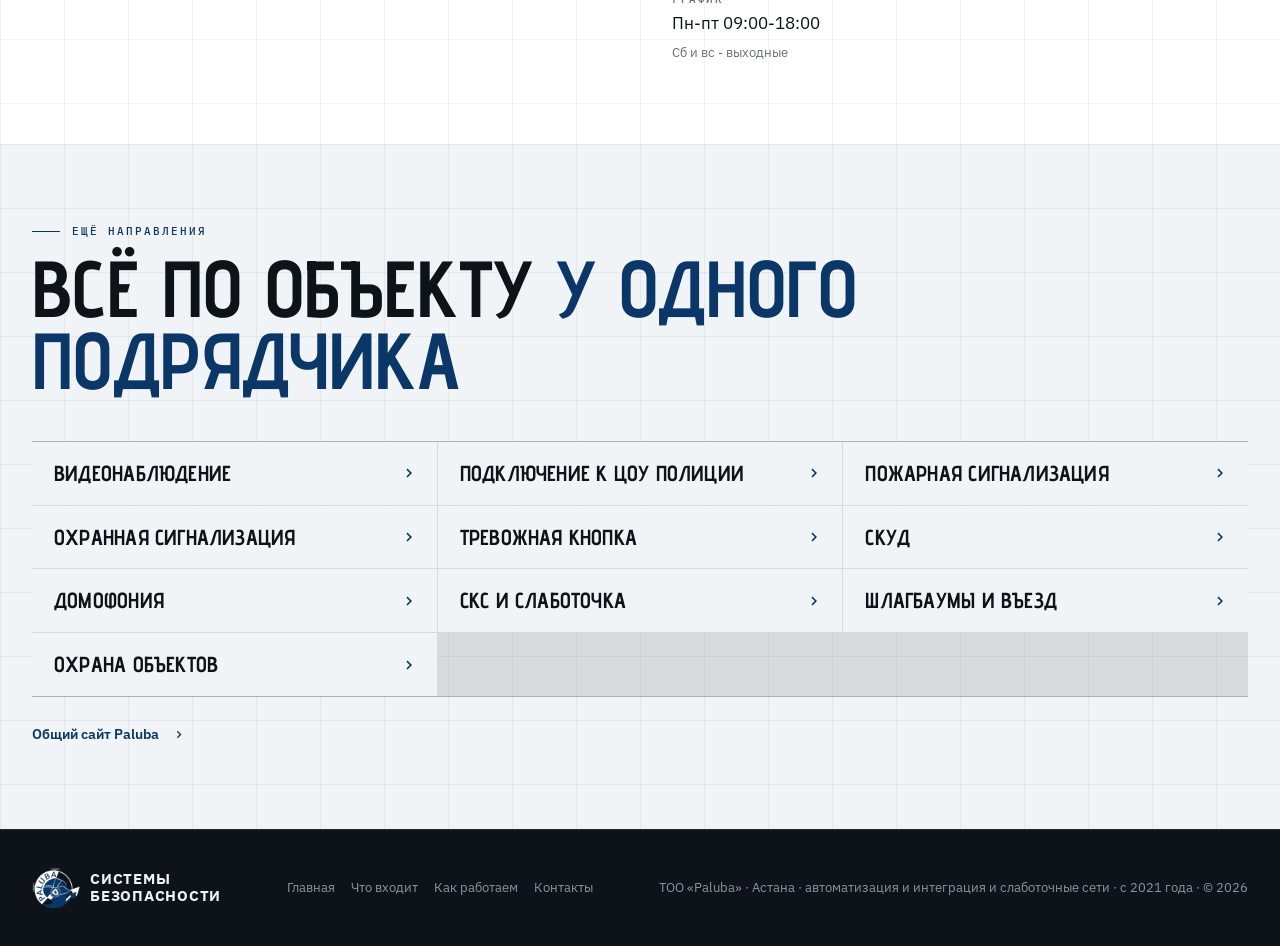
==== commit 1b9b802e: "Форма заявки заменена на форму Битрикс24 на всех страницах Co-Authored-By: Claude Opus 5 (1M context" ====
--- a/avtomatizaciya/index.html
+++ b/avtomatizaciya/index.html
@@ -26,7 +26,7 @@
 <link href="https://fonts.googleapis.com/css2?family=Advent+Pro:wght@600;700&family=IBM+Plex+Sans:wght@400;500;600&family=IBM+Plex+Mono:wght@400;500&display=swap" rel="stylesheet">
 <link rel="preload" as="image" href="../assets/lp/avtomatizaciya-hero.webp" media="(min-width:761px)" fetchpriority="high">
 <link rel="preload" as="image" href="../assets/lp/avtomatizaciya-hero-m.webp" media="(max-width:760px)" fetchpriority="high">
-<link rel="stylesheet" href="../styles.css?v=20260915-1">
+<link rel="stylesheet" href="../styles.css?v=20260917-1">
 <script type="application/ld+json">
 {"@context":"https://schema.org","@graph":[
 {"@type":"Service","name":"Автоматизация и интеграция","serviceType":"Автоматизация и интеграция","url":"https://paluba.kz/avtomatizaciya/",
@@ -47,7 +47,7 @@
 
 <header class="hdr" id="hdr">
   <div class="hdr-in">
-    <a class="brand" href="../" aria-label="Paluba, на главную"><img src="../assets/logo.webp?v=20260915-1" width="56" height="56" alt=""><span>Системы<br>безопасности</span></a>
+    <a class="brand" href="../" aria-label="Paluba, на главную"><img src="../assets/logo.webp?v=20260917-1" width="56" height="56" alt=""><span>Системы<br>безопасности</span></a>
     <nav class="nav" aria-label="Разделы сайта">
       <div class="drop">
         <button type="button" class="drop-b" aria-expanded="false">Направления<i></i></button>
@@ -239,21 +239,10 @@
       <p class="lead">Обследование и расчёт стоимости - до начала работ. Ответим в рабочее время, пн-пт 09:00-18:00.</p>
     </div>
     <div class="kt">
-      <form class="form rv" id="zayavka" novalidate>
-        <div class="fld"><label for="f-name">Имя</label><input id="f-name" name="name" type="text" autocomplete="name" placeholder="Как к вам обращаться" required></div>
-        <div class="fld"><label for="f-phone">Телефон</label><input id="f-phone" name="phone" type="tel" autocomplete="tel" inputmode="tel" placeholder="+7 (___) ___-__-__" required></div>
-        <div class="fld full"><label for="f-sys">Направление</label>
-          <select id="f-sys" name="sys"><option>Видеонаблюдение</option><option>Подключение к ЦОУ полиции</option><option>Пожарная сигнализация</option><option>Охранная сигнализация</option><option>Тревожная сигнализация</option><option>СКУД</option><option>Домофония</option><option>СКС и слаботочные сети</option><option selected>Автоматизация и интеграция</option><option>Шлагбаумы и въезд</option><option>Охрана объектов</option></select>
-        </div>
-        <div class="fld full"><label for="f-msg">Объект и задача</label><textarea id="f-msg" name="msg" placeholder="Например: офис 400 м², два этажа, нужен монтаж под ключ"></textarea></div>
-        <div class="hp" aria-hidden="true"><label for="f-company">Компания</label><input id="f-company" name="company" type="text" tabindex="-1" autocomplete="off"></div>
-        <input type="hidden" name="t0" id="f-t0" value="">
-        <label class="chk full"><input type="checkbox" name="agree" id="f-agree" required> Согласен на обработку персональных данных для обратной связи</label>
-        <p class="fm-msg err full" id="fm-err" hidden>Проверьте имя, телефон и согласие на обработку данных.</p>
-        <p class="fm-msg ok full" id="fm-ok" hidden>Спасибо! Заявка сформирована - откроется WhatsApp с готовым текстом. Если окно не открылось, напишите нам напрямую.</p>
-        <div class="full"><button class="btn btn-sig" type="submit">Отправить заявку</button></div>
-        <p class="alt-wa full">Или сразу <a class="wa" href="https://wa.me/77012120404" data-wa="Здравствуйте! Интересует автоматизация и интеграция систем.">напишите в WhatsApp</a></p>
-      </form>
+      <div class="form b24 rv" id="zayavka">
+        <script data-b24-form="inline/98/9bnnso" data-skip-moving="true">(function(w,d,u){var s=d.createElement('script');s.async=true;s.src=u+'?'+(Date.now()/180000|0);var h=d.getElementsByTagName('script')[0];h.parentNode.insertBefore(s,h);})(window,document,'https://cdn-ru.bitrix24.kz/b5081593/crm/form/loader_98.js');</script>
+        <p class="alt-wa">Или сразу <a class="wa" href="https://wa.me/77012120404" data-wa="Здравствуйте! Интересует автоматизация и интеграция систем.">напишите в WhatsApp</a></p>
+      </div>
       <div class="ct rv">
         <a class="big" href="tel:+77012120404">+7 701 212 04 04</a>
         <div class="row"><span>WhatsApp</span><a class="wa" href="https://wa.me/77012120404" data-wa="Здравствуйте! Интересует автоматизация и интеграция систем.">Написать в WhatsApp</a><small>Ответим в рабочее время</small></div>
@@ -281,7 +270,7 @@
 
 <footer class="ftr">
   <div class="wrap ftr-in">
-    <a class="brand" href="../"><img src="../assets/logo.webp?v=20260915-1" width="56" height="56" alt="" loading="lazy"><span>Системы<br>безопасности</span></a>
+    <a class="brand" href="../"><img src="../assets/logo.webp?v=20260917-1" width="56" height="56" alt="" loading="lazy"><span>Системы<br>безопасности</span></a>
     <nav aria-label="Футер">
       <a href="../">Главная</a>
       <a href="#sostav">Что входит</a>
@@ -297,6 +286,6 @@
   <a class="w wa" href="https://wa.me/77012120404" data-wa="Здравствуйте! Интересует автоматизация и интеграция систем."><svg viewBox="0 0 24 24" aria-hidden="true"><path fill="currentColor" d="M12 2a10 10 0 0 0-8.6 15.1L2 22l5-1.3A10 10 0 1 0 12 2zm0 18.2a8.2 8.2 0 0 1-4.2-1.2l-.3-.2-3 .8.8-2.9-.2-.3A8.2 8.2 0 1 1 12 20.2zm4.5-6.1c-.2-.1-1.5-.7-1.7-.8-.2-.1-.4-.1-.6.1l-.8 1c-.1.2-.3.2-.5.1a6.7 6.7 0 0 1-3.3-2.9c-.3-.4.2-.4.7-1.3.1-.2 0-.3 0-.5l-.8-1.8c-.2-.5-.4-.4-.6-.4h-.5a1 1 0 0 0-.7.3 3 3 0 0 0-.9 2.2 5.2 5.2 0 0 0 1.1 2.7 11.9 11.9 0 0 0 4.5 4c.6.3 1.1.4 1.5.5.6.2 1.2.2 1.6.1.5-.1 1.5-.6 1.7-1.2.2-.6.2-1.1.1-1.2l-.5-.3z"/></svg>WhatsApp</a>
 </div>
 
-<script src="../script.js?v=20260915-1" defer></script>
+<script src="../script.js?v=20260917-1" defer></script>
 </body>
 </html>
--- a/styles.css
+++ b/styles.css
@@ -363,6 +363,16 @@
 .fm-msg.err{background:rgba(242,179,61,.1);color:var(--amber);border:1px solid rgba(242,179,61,.35)}
 .form .alt-wa{text-align:center;font-size:13px;color:var(--steel)}
 .form .alt-wa a{color:var(--sig);font-weight:600}
+/* Форма Битрикс24: своя вёрстка внутри нашей карточки (стили B24 грузятся позже, поэтому !important) */
+.form.b24{display:block;min-height:260px}
+.b24 .b24-form-wrapper,.b24 .b24-form-wrapper.b24-form-shadow{max-width:none!important;margin:0!important;box-shadow:none!important;border:0!important;background:transparent!important}
+.b24 .b24-form-content,.b24 .b24-form-padding-side{padding-left:0!important;padding-right:0!important}
+.b24 .b24-form-header-padding{display:none!important}
+.b24 .b24-form-field{margin-bottom:12px!important}
+.b24 .b24-form-control{border:1px solid var(--line2)!important;border-radius:10px!important;background:var(--ink)!important}
+.b24 .b24-form-control:focus{border-color:var(--sig)!important}
+.b24 .b24-form-btn{border-radius:999px!important;font-weight:600!important}
+.b24 .alt-wa{margin:12px 0 0}
 .ct{display:grid;gap:22px}
 .ct .big{font:700 clamp(34px,3.2vw,48px)/1 var(--fd);letter-spacing:.02em;color:var(--paper)}
 .ct .big:hover{color:var(--sig)}
